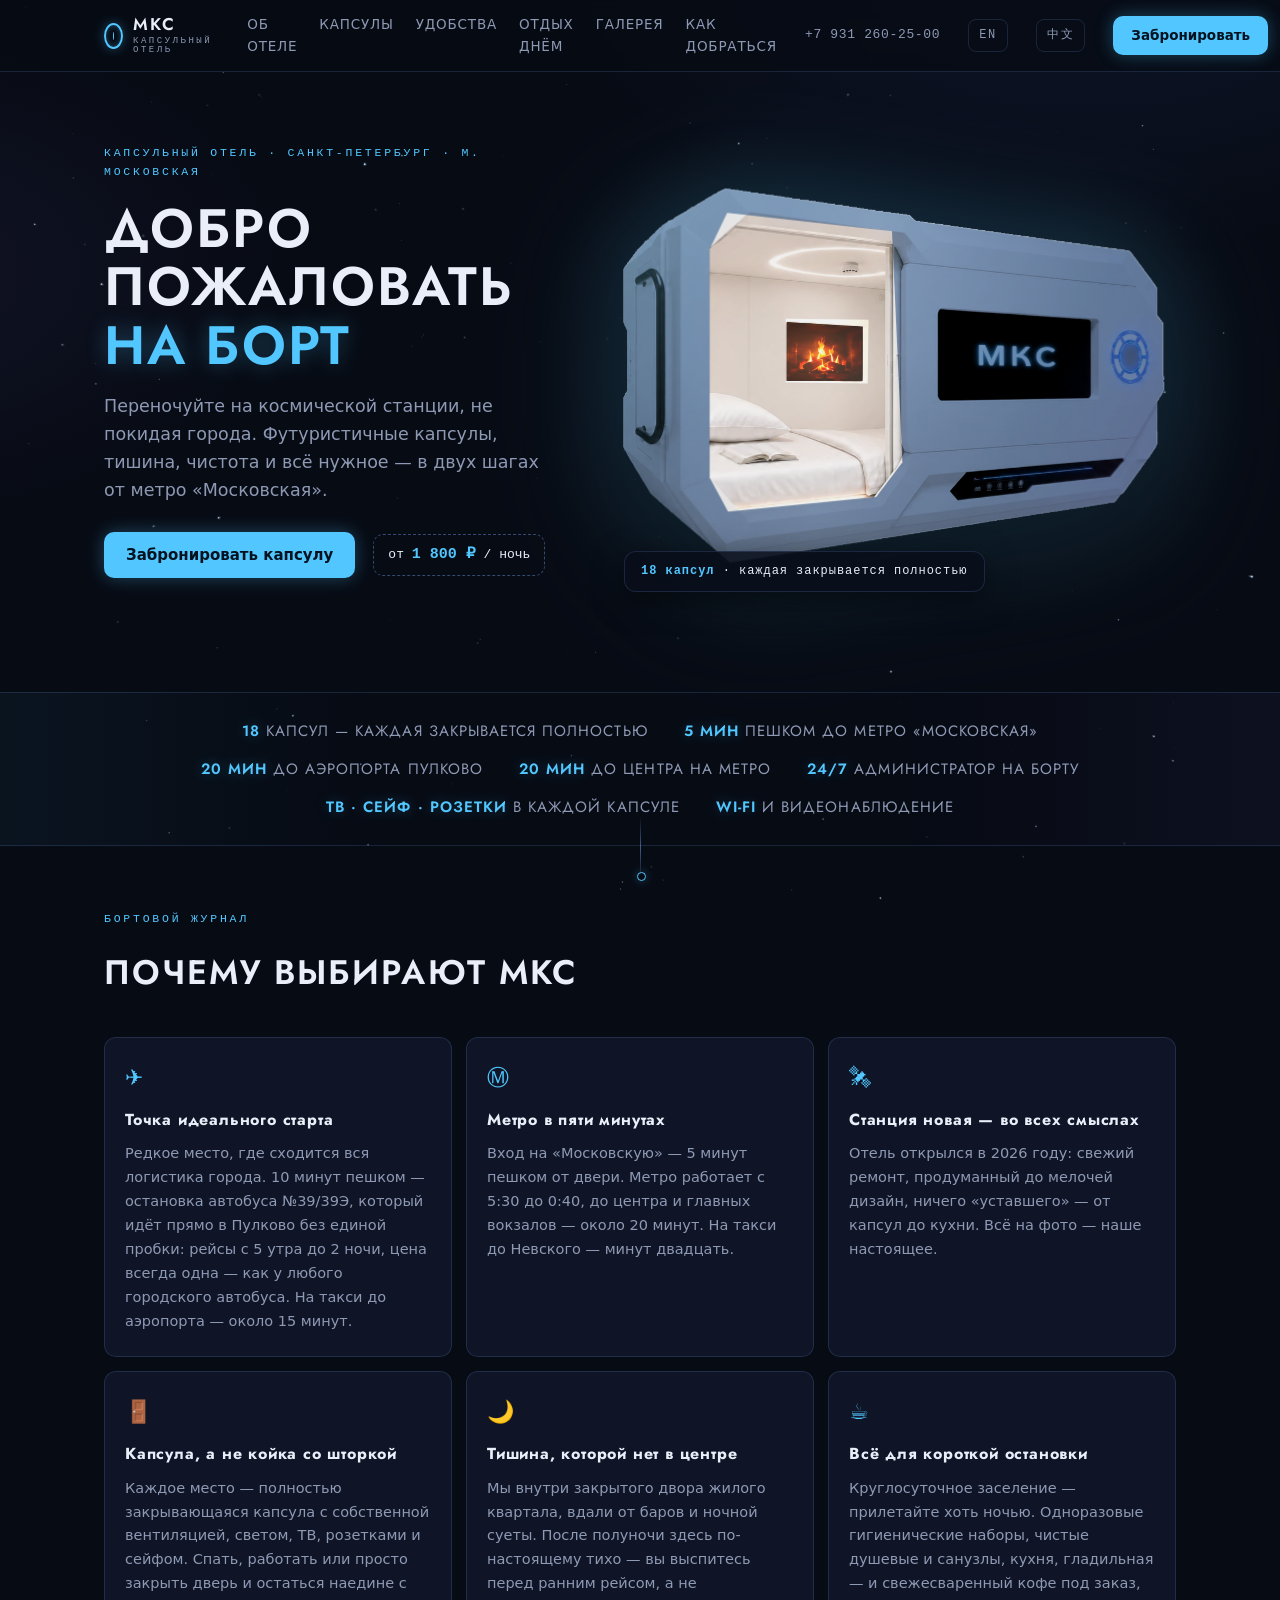
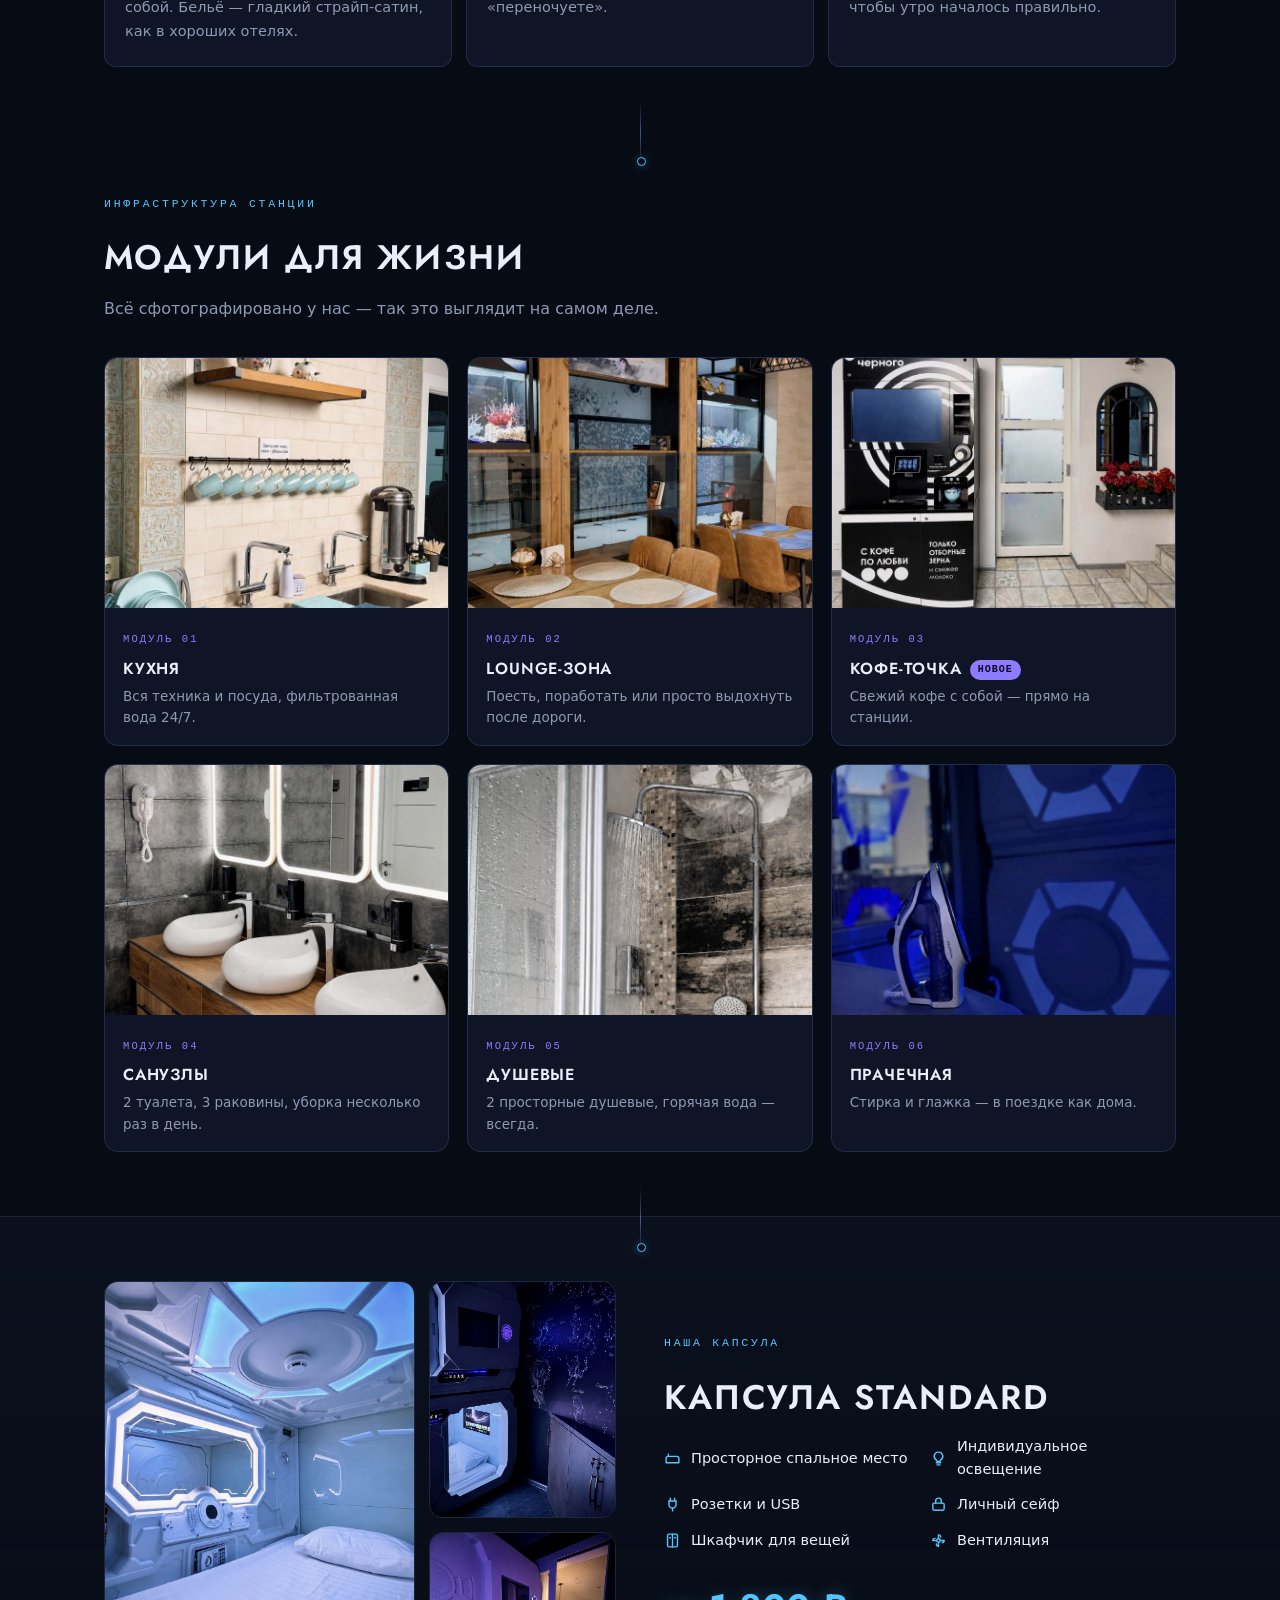
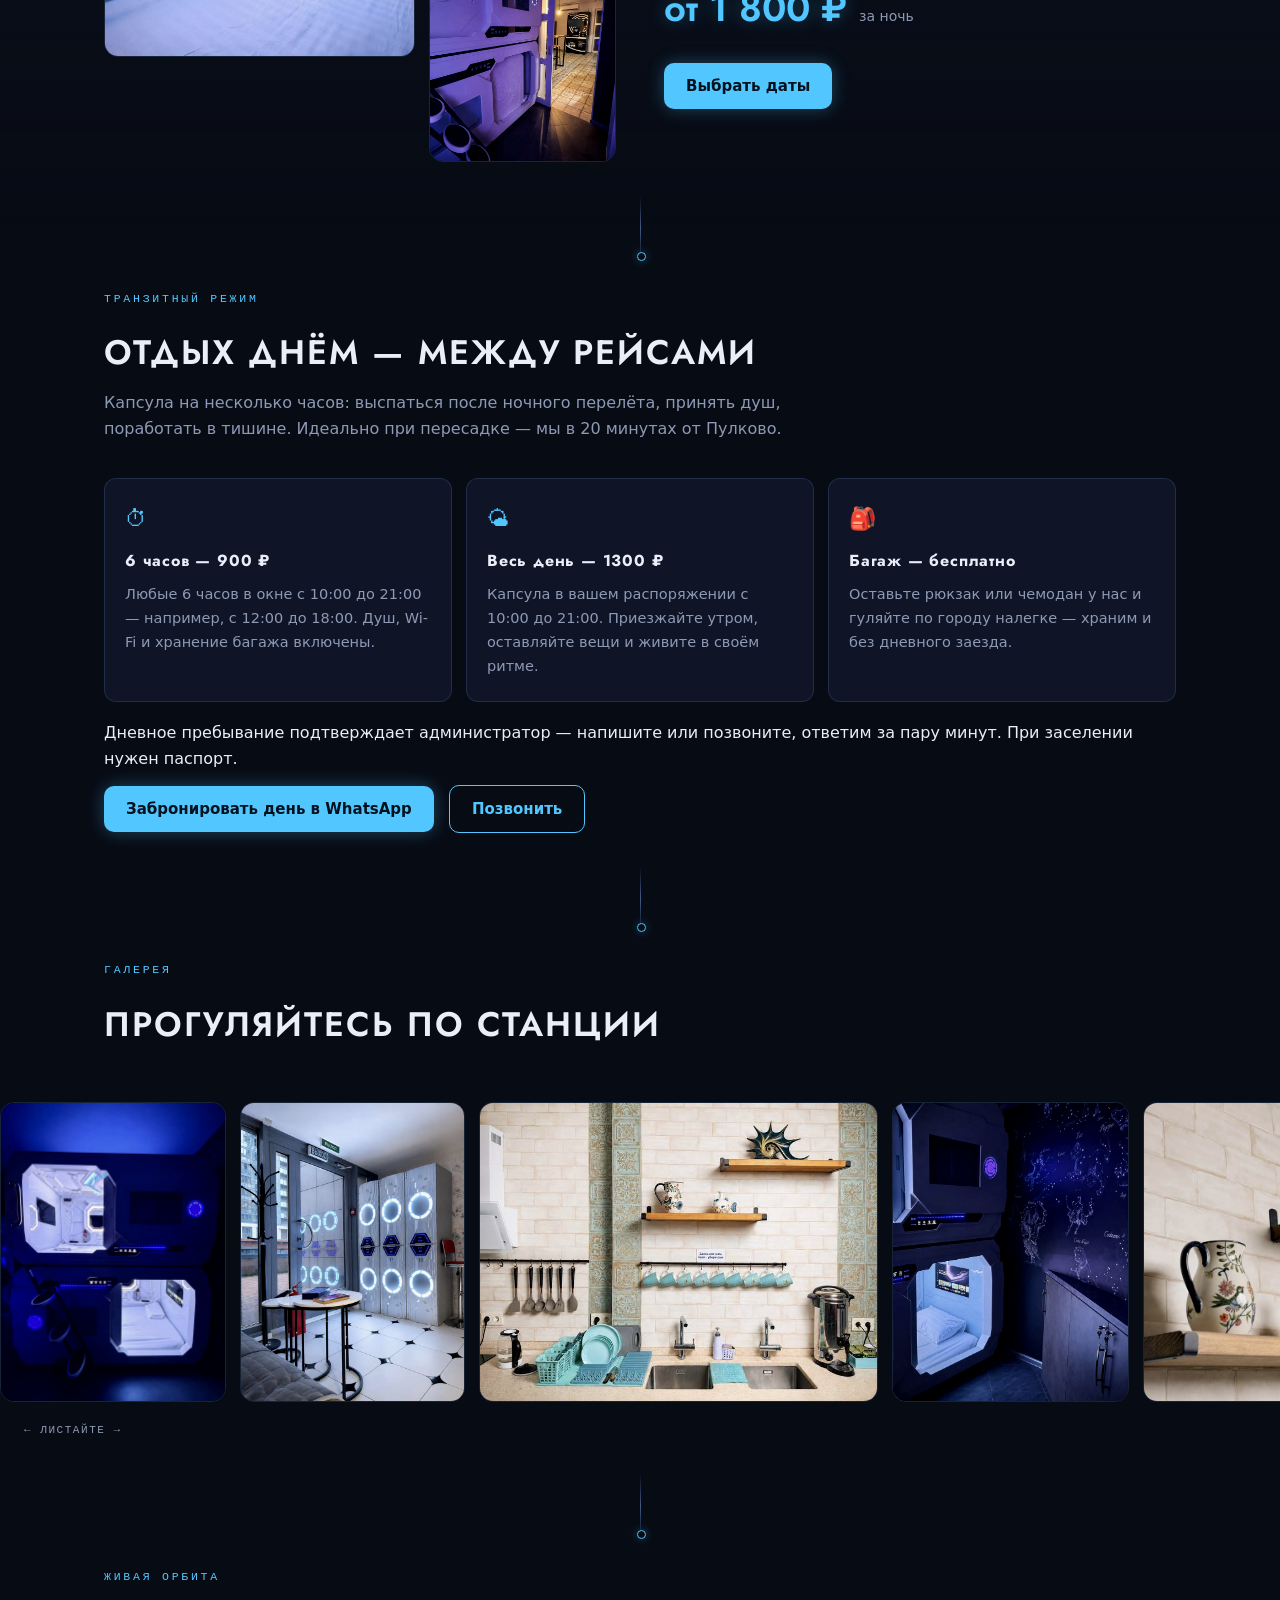
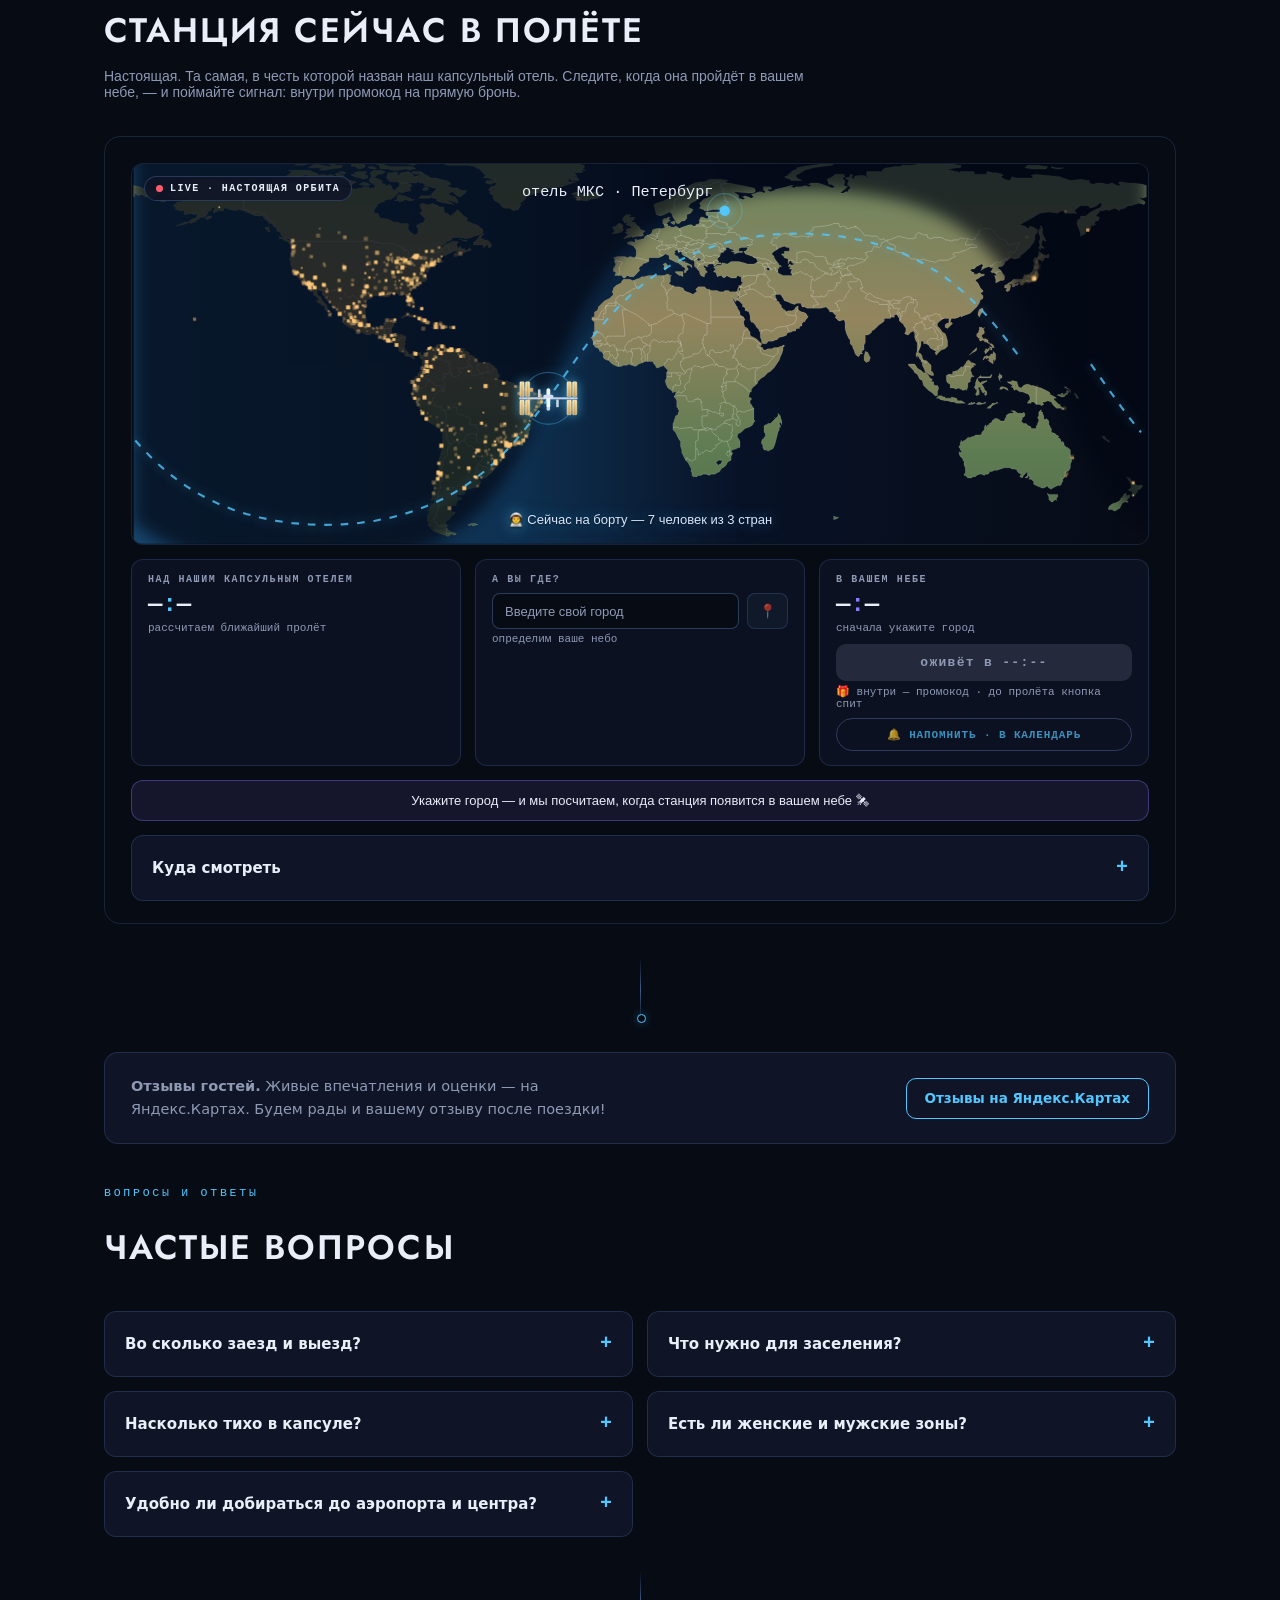
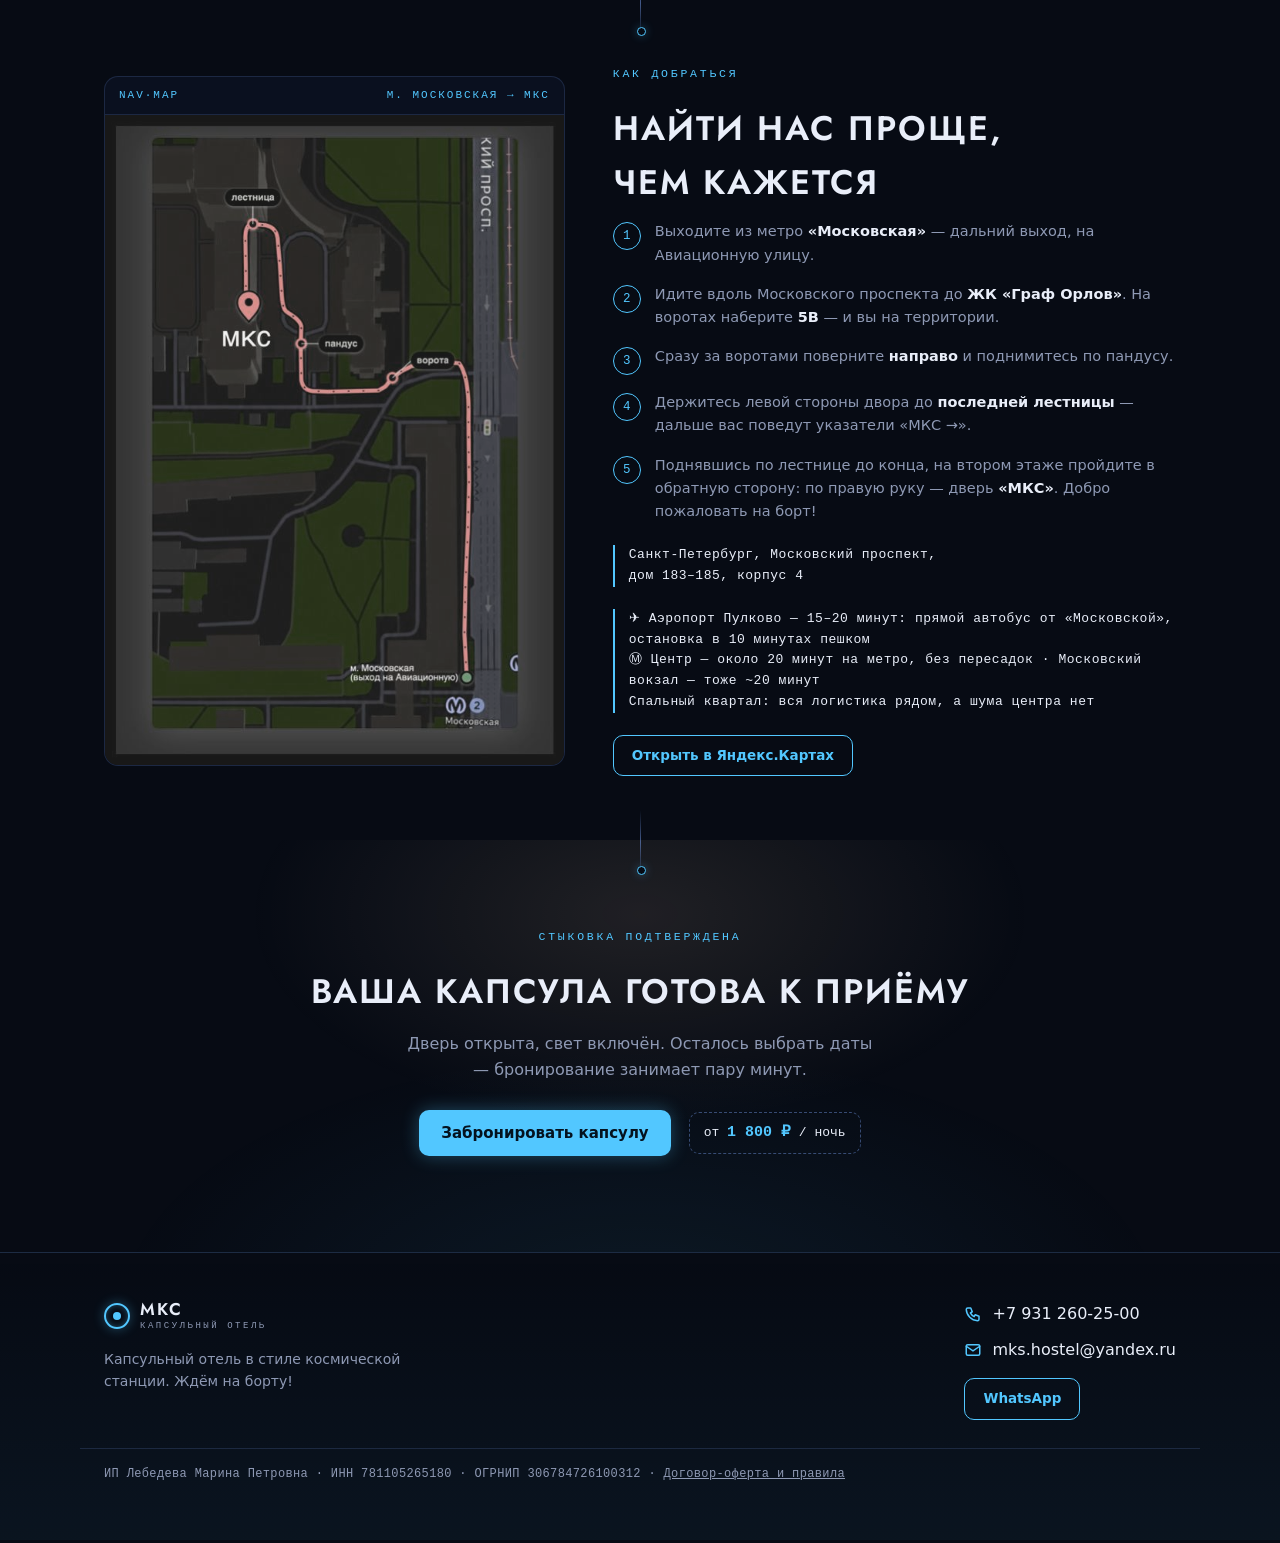
==== index.html @ ea03d128 "Живая орбита: честная ночная заливка терминатора вместо статичного градиента" ====
<!doctype html>
<html lang="ru">
<meta charset="utf-8">
<title>МКС — капсульный хостел в Санкт-Петербурге у метро Московская</title>
<link rel="alternate" hreflang="ru" href="https://mks-hostel.vercel.app/">
<link rel="alternate" hreflang="en" href="https://mks-hostel.vercel.app/en/">
<link rel="alternate" hreflang="zh" href="https://mks-hostel.vercel.app/zh/">
<link rel="canonical" href="https://mks-hostel.vercel.app/">
<meta property="og:locale" content="ru_RU">
<script type="application/ld+json">
{
 "@context": "https://schema.org",
 "@graph": [
  {
   "@type": "Hotel",
   "@id": "https://mks-hostel.vercel.app/#hotel",
   "name": "МКС — капсульный отель",
   "description": "Капсульный отель в стиле космической станции у метро «Московская» в Санкт-Петербурге. 18 капсул, каждая полностью закрывается. От 1800 ₽ за ночь.",
   "url": "https://mks-hostel.vercel.app/",
   "image": [
    "https://mks-hostel.vercel.app/photos/kapsula-vnutri.jpg",
    "https://mks-hostel.vercel.app/photos/kapsuly-siniy-neon.jpg",
    "https://mks-hostel.vercel.app/photos/kapsula-s-tv.jpg",
    "https://mks-hostel.vercel.app/photos/vhod-i-kapsuly.jpg",
    "https://mks-hostel.vercel.app/photos/kuhnya-2.jpg",
    "https://mks-hostel.vercel.app/photos/sanuzel.jpg"
   ],
   "telephone": "+7 931 260-25-00",
   "email": "mks.hostel@yandex.ru",
   "priceRange": "от 1800 ₽",
   "currenciesAccepted": "RUB",
   "checkinTime": "14:00",
   "checkoutTime": "12:00",
   "numberOfRooms": 18,
   "address": {
    "@type": "PostalAddress",
    "streetAddress": "Московский проспект, 183–185, корпус 4",
    "addressLocality": "Санкт-Петербург",
    "addressCountry": "RU"
   },
   "geo": {
    "@type": "GeoCoordinates",
    "latitude": 59.855407,
    "longitude": 30.318716
   },
   "amenityFeature": [
    {
     "@type": "LocationFeatureSpecification",
     "name": "Бесплатный Wi-Fi",
     "value": true
    },
    {
     "@type": "LocationFeatureSpecification",
     "name": "Круглосуточная стойка регистрации",
     "value": true
    },
    {
     "@type": "LocationFeatureSpecification",
     "name": "Видеонаблюдение",
     "value": true
    },
    {
     "@type": "LocationFeatureSpecification",
     "name": "Общая кухня",
     "value": true
    },
    {
     "@type": "LocationFeatureSpecification",
     "name": "Прачечная",
     "value": true
    },
    {
     "@type": "LocationFeatureSpecification",
     "name": "Индивидуальный сейф",
     "value": true
    },
    {
     "@type": "LocationFeatureSpecification",
     "name": "Телевизор в капсуле",
     "value": true
    },
    {
     "@type": "LocationFeatureSpecification",
     "name": "Розетки и USB",
     "value": true
    },
    {
     "@type": "LocationFeatureSpecification",
     "name": "Вентиляция в капсуле",
     "value": true
    },
    {
     "@type": "LocationFeatureSpecification",
     "name": "Кофе-автомат",
     "value": true
    }
   ],
   "sameAs": [
    "https://yandex.ru/maps/org/mks/128790218160/"
   ],
   "potentialAction": {
    "@type": "ReserveAction",
    "target": {
     "@type": "EntryPoint",
     "urlTemplate": "https://reservationsteps.ru/rooms/index/ea21fb37-1ed7-4f28-902e-545dd8283dc3"
    }
   }
  },
  {
   "@type": "FAQPage",
   "mainEntity": [
    {
     "@type": "Question",
     "name": "Во сколько заезд и выезд?",
     "acceptedAnswer": {
      "@type": "Answer",
      "text": "Заезд с 14:00, выезд до 12:00. Ранний заезд и поздний выезд — по договорённости."
     }
    },
    {
     "@type": "Question",
     "name": "Что нужно для заселения?",
     "acceptedAnswer": {
      "@type": "Answer",
      "text": "Паспорт РФ или загранпаспорт. Для детей до 14 лет — свидетельство о рождении. Заселение занимает пару минут — администратор на месте круглосуточно."
     }
    },
    {
     "@type": "Question",
     "name": "Насколько тихо в капсуле?",
     "acceptedAnswer": {
      "@type": "Answer",
      "text": "Капсула закрывается полностью, у каждой — своя вентиляция и свет. Общие зоны отделены от спальной."
     }
    },
    {
     "@type": "Question",
     "name": "Есть ли женские и мужские зоны?",
     "acceptedAnswer": {
      "@type": "Answer",
      "text": "Зоны общие, но есть условно женская комната — по возможности мы всегда селим туда женщин. Наличие мест в ней уточняйте по телефону."
     }
    },
    {
     "@type": "Question",
     "name": "Удобно ли добираться до аэропорта и центра?",
     "acceptedAnswer": {
      "@type": "Answer",
      "text": "До аэропорта Пулково — прямой автобус от метро «Московская», 15–20 минут в пути, остановка в 10 минутах пешком от отеля. До центра — около 20 минут на метро без пересадок, до Московского вокзала — тоже около 20 минут."
     }
    }
   ]
  }
 ]
}
</script>
<meta name="description" content="Капсульный хостел в стиле космической станции. Футуристичные капсулы, тишина и чистота в двух шагах от метро «Московская». От 1800 ₽ за ночь.">
<meta name="viewport" content="width=device-width, initial-scale=1">
<meta name="description" content="Капсульный отель «МКС» в Санкт-Петербурге: полностью закрывающиеся капсулы, тишина и чистота в 5 минутах от метро «Московская». От 1 800 ₽ за ночь.">
<meta property="og:title" content="Капсульный отель «МКС» — переночуйте на космической станции">
<meta property="og:description" content="Футуристичные капсулы в двух шагах от метро «Московская». От 1 800 ₽ за ночь.">
<meta property="og:type" content="website">
<meta property="og:url" content="https://mks-hostel.vercel.app/">
<meta property="og:image" content="https://mks-hostel.vercel.app/photos/kapsuly-siniy-neon.jpg">
<link rel="icon" type="image/png" sizes="32x32" href="/favicon-32.png">
<link rel="icon" type="image/png" sizes="48x48" href="/favicon-48.png">
<link rel="apple-touch-icon" href="/apple-touch-icon.png">
<link rel="preconnect" href="https://fonts.googleapis.com">
<link rel="preconnect" href="https://fonts.gstatic.com" crossorigin>
<link href="https://fonts.googleapis.com/css2?family=Jost:wght@400;500;600&display=swap" rel="stylesheet">
<style>
  :root{
    color-scheme: dark;
    --bg:#070B14;
    --panel:#0F1526;
    --panel-2:#131B30;
    --line:rgba(126,168,255,.16);
    --text:#E9EEF9;
    --muted:#8E99B4;
    --accent:#52C7FF;
    --accent-deep:#1E9BE0;
    --violet:#8F7BFF;
    --glow:rgba(82,199,255,.32);
    --disp:Futura,'Avenir Next',Jost,'Century Gothic','Segoe UI',sans-serif;
    --body:'Avenir Next',Avenir,'Segoe UI',system-ui,sans-serif;
    --door-shape:polygon(20.348% 8.947%, 49.542% 13.456%, 51.396% 71.944%, 46.762% 80.689%, 20.502% 84.379%, 17.259% 75.77%, 17.259% 18.102%);
    --fire-shape:polygon(30.697% 35.594%, 45.371% 35.867%, 45.217% 51.992%, 30.697% 51.719%);
    --door-cut:url("data:image/svg+xml,<svg xmlns='http://www.w3.org/2000/svg' viewBox='0 0 1030 723'><polygon points='209.6,64.7 510.3,97.3 529.4,520.2 481.7,583.4 211.2,610.1 177.8,547.8 177.8,130.9' fill='white'/></svg>");
    --mono:'SF Mono',Menlo,'Cascadia Code',Consolas,monospace;
  }
  *{box-sizing:border-box}
  html{scroll-behavior:smooth}
  @media (prefers-reduced-motion: reduce){ html{scroll-behavior:auto} }
  body{
    margin:0; background:var(--bg); color:var(--text);
    font-family:var(--body); font-size:16px; line-height:1.6;
    background-image:
      radial-gradient(900px 500px at 85% -5%, rgba(84,120,255,.10), transparent 60%),
      radial-gradient(700px 420px at -10% 30%, rgba(143,123,255,.08), transparent 60%);
    background-attachment:fixed;
  }
  #stars{position:fixed;inset:0;z-index:-1;display:block;width:100%;height:100%}
  .wrap{max-width:1120px;margin:0 auto;padding:0 24px}

  /* ── preview banner ── */
  .note{border-bottom:1px solid var(--line);background:linear-gradient(180deg,rgba(82,199,255,.07),transparent)}
  .note .wrap{padding:18px 24px}
  .note-tag{font-family:var(--mono);font-size:11px;letter-spacing:.22em;color:var(--accent);text-transform:uppercase}
  .note p{margin:6px 0 10px;color:var(--muted);font-size:14px;max-width:72ch}
  .chips{display:flex;flex-wrap:wrap;gap:8px}
  .chip{font-size:12.5px;padding:4px 12px;border:1px solid var(--line);border-radius:999px;color:var(--text);background:rgba(82,199,255,.06);white-space:nowrap}

  /* ── header ── */
  header{position:sticky;top:0;z-index:50;background:rgba(7,11,20,.82);backdrop-filter:blur(10px);border-bottom:1px solid var(--line)}
  .nav{display:flex;align-items:center;gap:28px;padding:14px 24px;max-width:1120px;margin:0 auto}
  .logo{display:flex;align-items:center;gap:10px;text-decoration:none;color:var(--text);font-family:var(--disp);font-weight:600;letter-spacing:.12em;font-size:17px}
  .logo-ring{width:26px;height:26px;border-radius:50%;border:2px solid var(--accent);box-shadow:0 0 12px var(--glow), inset 0 0 6px var(--glow);position:relative}
  .logo-ring::after{content:'';position:absolute;inset:7px;border-radius:50%;background:var(--accent)}
  .logo-txt{display:flex;flex-direction:column;line-height:1.05}
  .logo-txt small{font-family:var(--mono);font-size:9px;letter-spacing:.28em;color:var(--muted);text-transform:uppercase;font-weight:400;margin-top:3px}
  nav.menu{display:flex;gap:22px;margin-left:auto}
  nav.menu a{color:var(--muted);text-decoration:none;font-size:13.5px;letter-spacing:.06em;text-transform:uppercase}
  nav.menu a:hover{color:var(--text)}
  .lang-switch{font-family:var(--mono);font-size:12px;letter-spacing:.14em;color:var(--muted);text-decoration:none;border:1px solid var(--line);border-radius:8px;padding:6px 10px;transition:color .15s,border-color .15s;white-space:nowrap}
  .lang-switch:hover{color:var(--accent);border-color:var(--accent)}
  .nav-tel{color:var(--muted);text-decoration:none;font-family:var(--mono);font-size:13px;letter-spacing:.05em;white-space:nowrap}
  .nav-tel:hover{color:var(--accent)}
  .btn{display:inline-block;background:var(--accent);color:#04121F;font-weight:600;text-decoration:none;
    padding:11px 22px;border-radius:10px;box-shadow:0 0 18px var(--glow);transition:transform .15s, box-shadow .15s;font-size:15px}
  .btn:hover{transform:translateY(-1px);box-shadow:0 0 28px var(--glow)}
  .btn:focus-visible, a:focus-visible, summary:focus-visible{outline:2px solid var(--accent);outline-offset:3px}
  .btn.small{padding:9px 18px;font-size:13.5px}
  .btn.ghost{background:transparent;color:var(--accent);border:1px solid var(--accent);box-shadow:none}

  /* декор героя не должен растягивать страницу вбок */
  html,body{overflow-x:clip}
  /* мобильная шапка: умещается вплоть до iPhone SE */
  @media (max-width:700px){
    .nav{gap:10px;padding:10px 12px}
    .logo{font-size:15px;gap:8px}
    .logo-ring{width:22px;height:22px}
    .lang-switch{font-size:10.5px;padding:5px 7px;letter-spacing:.08em}
    .btn.small{padding:8px 11px;font-size:12px}
  }
  @media (max-width:520px){
    .logo-txt small{display:none}
  }

  /* ── hero ── */
  .hero{padding:72px 0 84px}
  .hero .wrap{display:grid;grid-template-columns:.9fr 1.1fr;gap:48px;align-items:center}
  .eyebrow{font-family:var(--mono);font-size:11.5px;letter-spacing:.24em;text-transform:uppercase;color:var(--accent);margin-bottom:18px}
  h1{font-family:var(--disp);font-weight:600;font-size:clamp(34px,4.6vw,54px);line-height:1.08;margin:0 0 18px;letter-spacing:.04em;text-wrap:balance;text-transform:uppercase}
  h1 .neon{color:var(--accent);text-shadow:0 0 22px var(--glow)}
  .hero p.lead{color:var(--muted);font-size:17.5px;max-width:46ch;margin:0 0 28px}
  .cta-row{display:flex;align-items:center;gap:18px;flex-wrap:wrap;margin-bottom:30px}
  .price-chip{font-family:var(--mono);font-size:13px;color:var(--text);border:1px dashed rgba(126,168,255,.4);padding:8px 14px;border-radius:10px}
  .price-chip b{color:var(--accent);font-size:15px}
  .facts{display:flex;gap:26px;flex-wrap:wrap}
  .fact{display:flex;gap:9px;align-items:center;color:var(--muted);font-size:13.5px}
  .fact svg{flex:none}
  .hero-scene{position:relative;isolation:isolate}
  .hero-scene .float{position:absolute;left:2%;bottom:-18px;z-index:70;background:rgba(9,14,26,.84);border:1px solid var(--line);border-radius:12px;padding:10px 16px;font-family:var(--mono);font-size:12px;letter-spacing:.08em;color:var(--text);box-shadow:0 8px 30px rgba(0,0,0,.5);opacity:0;animation:copyIn .8s ease-out 5.6s forwards}
  .hero-scene .float b{color:var(--accent)}
  .replay{position:absolute;z-index:71;right:2%;bottom:-14px;display:inline-flex;gap:7px;align-items:center;padding:7px 13px;font-family:var(--body);font-size:12.5px;color:rgba(226,244,255,.75);border:1px solid rgba(128,208,255,.22);border-radius:999px;background:rgba(4,13,27,.6);cursor:pointer;opacity:0;animation:copyIn .8s ease-out 5.6s forwards;transition:border-color .18s,color .18s}
  .replay:hover{color:#fff;border-color:rgba(128,208,255,.5)}

  /* ═══ сценка «Прибытие капсулы» (кадры из ChatGPT) ═══ */
  .hero-copy{opacity:0;transform:translateY(14px);animation:copyIn .8s ease-out .2s forwards}
  @keyframes copyIn{to{opacity:1;transform:none}}

  .energy-cloud{position:absolute;z-index:2;left:5%;top:4%;width:90%;height:92%;opacity:0;pointer-events:none;transform:scale(.16);transform-origin:50% 50%;filter:blur(28px)}
  .energy-cloud::before,.energy-cloud::after,.energy-cloud__core{position:absolute;content:"";border-radius:50%}
  .energy-cloud::before{inset:7% 2% 5% 2%;background:radial-gradient(ellipse at center,rgba(142,225,255,.36) 0%,rgba(72,170,255,.17) 32%,rgba(33,94,172,.05) 56%,transparent 72%)}
  .energy-cloud::after{inset:25% 22%;border:1px solid rgba(184,237,255,.34);box-shadow:0 0 30px rgba(95,201,255,.35),inset 0 0 28px rgba(95,201,255,.16)}
  .energy-cloud__core{inset:34% 31%;background:radial-gradient(circle,rgba(224,250,255,.74),rgba(92,199,255,.22) 44%,transparent 72%)}
  .energy-cloud__ring{position:absolute;border:1px solid rgba(121,215,255,.28);border-radius:50%}
  .energy-cloud__ring--one{inset:20% 14%;transform:rotate(-12deg)}
  .energy-cloud__ring--two{inset:30% 25%;transform:rotate(19deg)}
  .is-playing .energy-cloud{animation:gather-glow 1s cubic-bezier(.2,.74,.25,1) 1.8s both}

  .capsule-anchor{position:relative;z-index:3;width:100%;aspect-ratio:1030/723;perspective:1500px;pointer-events:none}
  .capsule-entry,.capsule-float,.capsule-art{position:absolute;inset:0}
  .capsule-entry{opacity:0;transform:translate3d(5%,1.8%,0) rotateY(-9deg) rotateX(2deg) scale(.91);transform-origin:60% 50%;filter:blur(12px) brightness(1.16);will-change:transform,opacity,filter}
  .is-playing .capsule-entry{animation:capsule-arrival 1s cubic-bezier(.16,.76,.24,1) 2.8s both}
  .capsule-float{transform:translate3d(0,0,0);transform-origin:60% 50%;will-change:transform}
  .is-playing .capsule-float{animation:capsule-float 6s ease-in-out 5.8s infinite alternate}
  .capsule-art{filter:brightness(.93) contrast(1.04) drop-shadow(0 26px 42px rgba(0,0,0,.55)) drop-shadow(0 0 46px rgba(82,199,255,.3))}
  .capsule-art img{position:absolute;inset:0;display:block;width:100%;height:100%;object-fit:contain;user-select:none}
  .capsule-open{z-index:10}

  .interior-dim,.interior-light,.fireplace-live,.door-layer,.fixed-housing,.sweep-mask{position:absolute;inset:0}
  .interior-dim{z-index:20;opacity:.83;clip-path:var(--door-shape);background:rgba(0,5,13,.75);mix-blend-mode:multiply;will-change:opacity}
  .is-playing .interior-dim{animation:interior-wakes 1s ease-out 4.8s forwards}
  .interior-light{z-index:21;opacity:0;clip-path:var(--door-shape);background:radial-gradient(ellipse at 50% 49%,rgba(246,229,225,.3) 0%,rgba(255,216,206,.2) 42%,rgba(255,216,206,.05) 66%,transparent 78%);mix-blend-mode:screen;will-change:opacity}
  .is-playing .interior-light{animation:interior-light-on 1s ease-out 4.8s forwards}

  .fireplace-live{z-index:25;opacity:0;clip-path:var(--fire-shape);will-change:opacity}
  .fireplace-live__image{animation:fire-flicker .18s steps(2,end) 5.05s infinite alternate;filter:brightness(1.28) saturate(1.25) contrast(1.06)}
  .fireplace-live__glow{position:absolute;inset:32.451% 52.157% 43.362% 22.047%;border-radius:50%;background:radial-gradient(ellipse,rgba(255,116,61,.3),rgba(255,73,28,.08) 46%,transparent 72%);mix-blend-mode:screen;animation:fire-glow .54s ease-in-out 5.05s infinite alternate}
  .is-playing .fireplace-live{animation:fire-starts .4s ease-out 4.95s forwards}

  .door-cool{position:absolute;inset:0;background:linear-gradient(102deg,rgb(52,86,140) 0%,rgb(104,140,186) 42%,rgb(44,78,132) 100%);mix-blend-mode:multiply;opacity:.74}
  .door-layer{z-index:40;opacity:1;clip-path:var(--door-shape);transform:translate3d(0,0,0);filter:drop-shadow(-11px 2px 10px rgba(0,2,8,.46));will-change:transform,opacity,filter}
  .is-playing .door-layer{animation:door-opens 1s cubic-bezier(.62,.01,.22,1) 4.8s forwards}
  .fixed-housing{z-index:50;clip-path:polygon(50.623% 7.17%, 92.175% 13.729%, 99.743% 22.749%, 99.743% 77.956%, 92.638% 88.479%, 44.445% 97.634%, 44.445% 86.155%, 50.623% 71.67%)}

  /* ── подгонка капсулы под палитру сайта ── */
  .capsule-cool,.capsule-rim,.interior-warm{position:absolute;inset:0;pointer-events:none}
  .capsule-cool{z-index:55;opacity:.74;
    -webkit-mask-image:url("[data-uri]"),var(--door-cut);-webkit-mask-size:contain,100% 100%;-webkit-mask-position:center;-webkit-mask-repeat:no-repeat;-webkit-mask-composite:destination-out;
    mask-image:url("[data-uri]"),var(--door-cut);mask-size:contain,100% 100%;mask-position:center;mask-repeat:no-repeat;mask-composite:subtract;
    background:
      linear-gradient(178deg,rgba(255,255,255,0) 45%,rgba(28,48,84,.4) 100%),
      linear-gradient(102deg,rgb(52,86,140) 0%,rgb(104,140,186) 42%,rgb(44,78,132) 100%);
    mix-blend-mode:multiply}
  .capsule-rim{z-index:56;opacity:.5;
    -webkit-mask-image:url("[data-uri]"),var(--door-cut);-webkit-mask-size:contain,100% 100%;-webkit-mask-position:center;-webkit-mask-repeat:no-repeat;-webkit-mask-composite:destination-out;
    mask-image:url("[data-uri]"),var(--door-cut);mask-size:contain,100% 100%;mask-position:center;mask-repeat:no-repeat;mask-composite:subtract;
    background:
      linear-gradient(118deg,rgba(140,225,255,.72) 0%,rgba(120,215,255,.2) 24%,transparent 46%),
      linear-gradient(300deg,rgba(143,123,255,.34) 0%,transparent 30%);
    mix-blend-mode:screen}
  /* тёплый свет из проёма возвращается поверх холодного тона */
  .interior-warm{z-index:57;opacity:0;clip-path:var(--door-shape);
    background:radial-gradient(ellipse at 48% 52%,rgba(255,233,206,.5) 0%,rgba(255,206,170,.28) 45%,transparent 74%);
    mix-blend-mode:screen}
  .is-playing .interior-warm{animation:interior-warm-on 1.2s ease-out 4.9s forwards,warm-breath 6s ease-in-out 6.6s infinite alternate}
  @keyframes interior-warm-on{to{opacity:.55}}
  @keyframes warm-breath{from{opacity:.55}to{opacity:.38}}

  /* неоновая вывеска на экране капсулы: лежит в его плоскости */
  .is-playing

  .sweep-mask{z-index:60;overflow:hidden;pointer-events:none;-webkit-mask:url("[data-uri]") center / contain no-repeat;mask:url("[data-uri]") center / contain no-repeat}
  .sweep-beam{position:absolute;top:-45%;left:0;width:28%;height:190%;opacity:0;background:linear-gradient(90deg,transparent 0%,rgba(83,183,255,.08) 18%,rgba(151,229,255,.52) 42%,rgba(227,252,255,.98) 50%,rgba(86,181,255,.32) 61%,transparent 100%);mix-blend-mode:screen;transform:translateX(-150%) skewX(-10deg);will-change:transform,opacity}
  .is-playing .sweep-beam{animation:body-sweep 1s cubic-bezier(.4,0,.24,1) 3.8s both}

  @keyframes gather-glow{0%{opacity:0;transform:scale(.16);filter:blur(38px)}58%{opacity:.9;transform:scale(.66);filter:blur(20px)}100%{opacity:0;transform:scale(1.12);filter:blur(16px)}}
  @keyframes capsule-arrival{0%{opacity:0;transform:translate3d(5%,1.8%,0) rotateY(-9deg) rotateX(2deg) scale(.91);filter:blur(12px) brightness(1.16)}38%{opacity:.72}100%{opacity:1;transform:translate3d(0,0,0) rotateY(1deg) rotateX(0deg) scale(1);filter:blur(0) brightness(1)}}
  @keyframes body-sweep{0%{opacity:0;transform:translateX(-150%) skewX(-10deg)}12%,78%{opacity:1}100%{opacity:0;transform:translateX(430%) skewX(-10deg)}}
  @keyframes door-opens{0%{opacity:1;transform:translate3d(0,0,0);filter:drop-shadow(-11px 2px 10px rgba(0,2,8,.46))}72%{opacity:1}100%{opacity:0;transform:translate3d(23%,0,0);filter:drop-shadow(-18px 2px 16px rgba(0,2,8,.18))}}
  @keyframes interior-wakes{0%{opacity:.83}38%{opacity:.55}100%{opacity:0}}
  @keyframes interior-light-on{0%{opacity:0}55%{opacity:.55}100%{opacity:.32}}
  @keyframes fire-starts{to{opacity:1}}
  @keyframes fire-flicker{0%{opacity:.58;filter:brightness(1.13) saturate(1.18) contrast(1.03)}48%{opacity:.88;filter:brightness(1.31) saturate(1.32) contrast(1.07)}100%{opacity:.68;filter:brightness(1.21) saturate(1.24) contrast(1.04)}}
  @keyframes fire-glow{from{opacity:.42;transform:scale(.96)}to{opacity:.76;transform:scale(1.05)}}
  @keyframes capsule-float{0%{transform:translate3d(0,0,0) rotateZ(0deg)}45%{transform:translate3d(-2px,-5px,0) rotateZ(-.08deg)}100%{transform:translate3d(2px,4px,0) rotateZ(.08deg)}}

  @media (prefers-reduced-motion: reduce){
    .hero-copy,.hero-scene .float,.replay{animation:none;opacity:1;transform:none}
    .energy-cloud{opacity:0}
    .capsule-entry{opacity:1;transform:none;filter:none}
    .door-layer,.interior-dim,.sweep-mask{display:none}
    .interior-light{opacity:.2}
    .fireplace-live{opacity:1}
    .interior-warm{opacity:.55}
    .fireplace-live__image,.fireplace-live__glow,.capsule-float,
    .is-playing .energy-cloud,.is-playing .capsule-entry,.is-playing .capsule-float{animation:none}
  }

  /* ── sections ── */
  section{padding:64px 0}
  .dock{position:relative}
  .dock::before{content:'';position:absolute;left:50%;top:-30px;height:64px;width:1px;background:linear-gradient(180deg,transparent,rgba(126,168,255,.5),transparent);pointer-events:none}
  .dock::after{content:'';position:absolute;left:calc(50% - 3.5px);top:26px;width:7px;height:7px;border-radius:50%;border:1px solid var(--accent);background:var(--bg);box-shadow:0 0 10px var(--glow);pointer-events:none}
  h2{font-family:var(--disp);font-weight:600;font-size:clamp(24px,3vw,34px);letter-spacing:.06em;text-transform:uppercase;margin:0 0 10px;text-wrap:balance}
  .sec-head{max-width:70ch;margin-bottom:36px}
  .sec-head p{color:var(--muted);margin:0}

  /* факт-лента под hero */
  .factline{padding:26px 0;border-top:1px solid var(--line);border-bottom:1px solid var(--line);background:linear-gradient(90deg,rgba(82,199,255,.05),transparent 30%,transparent 70%,rgba(143,123,255,.05))}
  .fl-row{display:flex;flex-wrap:wrap;gap:14px 36px;justify-content:center;align-items:baseline}
  .fl-item{font-family:var(--disp);font-size:15px;letter-spacing:.07em;text-transform:uppercase;color:var(--muted);white-space:nowrap}
  @media (max-width: 560px){ .fl-item{white-space:normal;text-align:center} }
  .fl-item b{color:var(--accent);font-weight:600;text-shadow:0 0 14px var(--glow)}

  /* why us */
  .grid4{display:grid;grid-template-columns:repeat(4,1fr);gap:16px}
  .card{background:var(--panel);border:1px solid var(--line);border-radius:14px;padding:24px 22px}
  .card svg{color:var(--accent);margin-bottom:14px}
  .card h3{font-family:var(--disp);font-size:15.5px;letter-spacing:.08em;text-transform:uppercase;margin:0 0 8px;font-weight:600}
  .card p{color:var(--muted);font-size:14px;margin:0;line-height:1.55}

  /* modules */
  .grid3{display:grid;grid-template-columns:repeat(3,1fr);gap:18px}
  .mod{background:var(--panel);border:1px solid var(--line);border-radius:14px;overflow:hidden;transition:transform .18s, box-shadow .18s}
  .mod:hover{transform:translateY(-3px);box-shadow:0 14px 40px rgba(0,0,0,.5), 0 0 24px rgba(82,199,255,.10)}
  .mod img{cursor:zoom-in;width:100%;height:250px;object-fit:cover;display:block}
  .mod img,.strip img,.cap-photos img{filter:saturate(.85) contrast(1.06) brightness(.97)}
  .mod .pad{padding:16px 18px}
  .mod .tag{font-family:var(--mono);font-size:10.5px;letter-spacing:.2em;color:var(--violet);text-transform:uppercase}
  .mod h3{font-family:var(--disp);font-size:16px;margin:6px 0 4px;letter-spacing:.05em;font-weight:600;text-transform:uppercase}
  .mod p{margin:0;color:var(--muted);font-size:13.5px}
  .mod .new{display:inline-block;margin-left:8px;background:var(--violet);color:#0B0620;font-family:var(--mono);font-size:10px;padding:2px 8px;border-radius:999px;letter-spacing:.1em;vertical-align:2px}

  /* capsule */
  .capsule{background:linear-gradient(180deg,rgba(15,21,38,.6),rgba(15,21,38,0));border-top:1px solid var(--line)}
  .capsule .wrap{display:grid;grid-template-columns:1fr 1fr;gap:48px;align-items:center}
  .cap-photos{display:grid;grid-template-columns:2fr 1.2fr;gap:14px;align-items:start}
  .cap-photos img{width:100%;border-radius:14px;border:1px solid var(--line);display:block}
  .cap-photos img.tall{grid-row:span 2}
  .features{list-style:none;padding:0;margin:0 0 26px;display:grid;grid-template-columns:1fr 1fr;gap:12px 20px}
  .features li{display:flex;gap:10px;align-items:center;color:var(--text);font-size:14.5px}
  .features svg{color:var(--accent);flex:none}
  .price-line{display:flex;align-items:baseline;gap:12px;margin-bottom:24px}
  .price-line .num{font-family:var(--disp);font-size:38px;font-weight:600;color:var(--accent);text-shadow:0 0 18px var(--glow)}
  .price-line .per{color:var(--muted);font-size:14px}

  /* gallery */
  .strip{display:flex;gap:14px;overflow-x:auto;padding:14px 24px 20px;scroll-snap-type:x mandatory;cursor:grab}
  .strip.dragging{cursor:grabbing;scroll-snap-type:none}
  .strip::-webkit-scrollbar{height:8px}
  .strip::-webkit-scrollbar-thumb{background:rgba(126,168,255,.25);border-radius:4px}
  .strip img{height:300px;border-radius:14px;border:1px solid var(--line);scroll-snap-align:start;flex:none;position:relative;transition:transform .25s ease;user-select:none;-webkit-user-drag:none}
  .strip img:hover{transform:scale(1.05);z-index:2}
  .strip img{cursor:zoom-in}
  .lightbox{position:fixed;inset:0;z-index:200;background:rgba(4,7,14,.94);display:flex;align-items:center;justify-content:center;padding:4vmin;opacity:0;pointer-events:none;transition:opacity .25s}
  .lightbox.open{opacity:1;pointer-events:auto}
  .lightbox img{width:min(96vw,1600px);height:92vh;object-fit:contain;border-radius:12px;border:1px solid var(--line);box-shadow:0 30px 80px rgba(0,0,0,.7);cursor:zoom-out}
  .lightbox-nav{position:absolute;top:50%;transform:translateY(-50%);width:54px;height:54px;border-radius:50%;border:1px solid rgba(128,208,255,.35);background:rgba(9,14,26,.72);color:var(--text);font-size:22px;cursor:pointer;line-height:1;display:flex;align-items:center;justify-content:center;transition:border-color .15s,color .15s}
.lightbox-nav:hover{border-color:var(--accent);color:var(--accent)}
.lightbox-nav.prev{left:16px}
.lightbox-nav.next{right:16px}
.lightbox-count{position:absolute;bottom:16px;left:50%;transform:translateX(-50%);font-family:var(--mono);font-size:12px;letter-spacing:.12em;color:var(--muted);background:rgba(9,14,26,.72);border:1px solid var(--line);border-radius:999px;padding:5px 14px}
@media (max-width:600px){.lightbox-nav{width:44px;height:44px}.lightbox-nav.prev{left:8px}.lightbox-nav.next{right:8px}}
.lightbox-close{position:absolute;top:18px;right:22px;width:44px;height:44px;border-radius:50%;border:1px solid rgba(128,208,255,.35);background:rgba(9,14,26,.7);color:var(--text);font-size:20px;cursor:pointer;line-height:1}
  .lightbox-close:hover{border-color:var(--accent);color:var(--accent)}
  .strip.dragging img{transform:none}
  .strip-hint{font-family:var(--mono);font-size:11px;color:var(--muted);letter-spacing:.14em;text-transform:uppercase;padding:0 24px}

  /* whyus */
  .why-grid{display:grid;grid-template-columns:repeat(3,1fr);gap:14px}
  .why-card{background:var(--panel);border:1px solid var(--line);border-radius:12px;padding:22px 20px}
  .why-card .ic{font-size:22px;margin-bottom:12px;color:var(--accent)}
  .why-card h3{font-family:var(--disp);font-size:16px;letter-spacing:.05em;margin:0 0 10px;color:var(--text)}
  .why-card p{margin:0;color:var(--muted);font-size:14.5px;line-height:1.65}
  @media(max-width:900px){.why-grid{grid-template-columns:1fr 1fr}}
  @media(max-width:620px){.why-grid{grid-template-columns:1fr}}
  /* faq */
  .faq-grid{display:grid;grid-template-columns:1fr 1fr;gap:14px}
  details{background:var(--panel);border:1px solid var(--line);border-radius:12px;padding:0 20px}
  summary{cursor:pointer;padding:16px 0;font-weight:600;font-size:15px;list-style:none;display:flex;justify-content:space-between;align-items:center;gap:12px}
  summary::after{content:'+';color:var(--accent);font-size:20px;font-family:var(--mono)}
  summary::-webkit-details-marker{display:none}
  details[open] summary::after{content:'–'}
  details p{margin:0;padding:0 0 18px;color:var(--muted);font-size:14px}
  .reviews-row{display:flex;align-items:center;gap:18px;flex-wrap:wrap;background:var(--panel);border:1px solid var(--line);border-radius:14px;padding:22px 26px;margin-bottom:40px}
  .reviews-row p{margin:0;color:var(--muted);font-size:14.5px;max-width:52ch}
  .reviews-row .spacer{margin-left:auto}

  /* map / directions */
  .route .wrap{display:grid;grid-template-columns:.9fr 1.1fr;gap:48px;align-items:center}
  .nav-screen{border:1px solid var(--line);border-radius:14px;overflow:hidden;background:#0A101F}
  .nav-screen-top{display:flex;justify-content:space-between;gap:12px;font-family:var(--mono);font-size:11px;letter-spacing:.18em;text-transform:uppercase;color:var(--accent);padding:10px 14px;border-bottom:1px solid var(--line)}
  .route img{width:100%;display:block;filter:invert(.93) hue-rotate(185deg) saturate(.7) brightness(1.05) contrast(.95)}
  .steps{list-style:none;margin:0;padding:0;display:grid;gap:16px}
  .steps li{display:flex;gap:14px;align-items:flex-start}
  .steps .n{font-family:var(--mono);flex:none;width:28px;height:28px;border-radius:50%;border:1px solid var(--accent);color:var(--accent);display:flex;align-items:center;justify-content:center;font-size:12.5px;margin-top:2px}
  .steps p{margin:0;color:var(--muted);font-size:14.5px}
  .steps b{color:var(--text)}
  .addr{font-family:var(--mono);font-size:13px;color:var(--text);letter-spacing:.04em;border-left:2px solid var(--accent);padding-left:14px;margin:22px 0}

  /* финальный призыв */
  .cta-final{padding:88px 0 96px;text-align:center;background:radial-gradient(560px 300px at 50% 18%,rgba(255,216,180,.10),transparent 70%),radial-gradient(760px 380px at 50% 115%,rgba(82,199,255,.08),transparent 70%)}
  .cta-final h2{margin-bottom:12px}
  .cta-final p{color:var(--muted);max-width:46ch;margin:0 auto 28px}
  .cta-final .cta-row{justify-content:center;margin-bottom:0}

  /* footer */
  footer{border-top:1px solid var(--line);padding:48px 0 56px;background:linear-gradient(180deg,transparent,rgba(82,199,255,.05))}
  .foot{display:flex;flex-wrap:wrap;gap:28px;align-items:flex-start;justify-content:space-between}
  .contact-list{display:grid;gap:10px}
  .contact-list a{color:var(--text);text-decoration:none;font-size:16px;display:flex;gap:10px;align-items:center}
  .contact-list a:hover{color:var(--accent)}
  .contact-list svg{color:var(--accent)}
  .msgr{display:flex;gap:10px;margin-top:6px}
  .foot-note{font-family:var(--mono);font-size:11px;color:var(--muted);letter-spacing:.1em;margin-top:26px}

  @media (max-width: 1050px){
    .nav-tel{display:none}
  }
  @media (max-width: 900px){
    .hero .wrap,.capsule .wrap,.route .wrap{grid-template-columns:1fr;gap:36px}
    .grid4{grid-template-columns:1fr 1fr}
    .grid3{grid-template-columns:1fr 1fr}
    .faq-grid{grid-template-columns:1fr}
    nav.menu{display:none}
    .nav .btn{margin-left:auto}
    .hero{padding:44px 0 56px}
    .hero-photo .float{left:12px}
  }
  @media (max-width: 1050px){
    /* на узком экране подпись и кнопка встают в поток, а не поверх друг друга */
    .hero-scene{display:flex;flex-direction:column;align-items:flex-start}
    .hero-scene .capsule-anchor{order:1}
    .hero-scene .float{position:static;order:2;margin:16px 0 0;left:auto;bottom:auto}
    .replay{position:static;order:3;margin:10px 0 0;right:auto;bottom:auto}
  }
  @media (max-width: 560px){
    .grid4,.grid3,.features{grid-template-columns:1fr}
    .strip img{height:220px}
  }
</style>

<canvas id="stars" aria-hidden="true"></canvas>

<header>
  <div class="nav">
    <a class="logo" href="#top"><span class="logo-ring"></span><span class="logo-txt">МКС<small>капсульный отель</small></span></a>
    <nav class="menu">
      <a href="#why">Об отеле</a>
      <a href="#capsule">Капсулы</a>
      <a href="#modules">Удобства</a>
      <a href="#dayuse">Отдых днём</a>
      <a href="#gallery">Галерея</a>
      <a href="#route">Как добраться</a>
    </nav>
    <a class="nav-tel" href="tel:+79312602500">+7 931 260-25-00</a>
    <a class="lang-switch" href="/en/">EN</a>
    <a class="lang-switch" href="/zh/">中文</a>
    <a class="btn small" href="https://reservationsteps.ru/rooms/index/ea21fb37-1ed7-4f28-902e-545dd8283dc3?lang=ru" target="_blank" rel="noopener">Забронировать</a>
  </div>
</header>

<section class="hero" id="top">
  <div class="wrap">
    <div class="hero-copy">
      <div class="eyebrow">Капсульный отель · Санкт-Петербург · м. Московская</div>
      <h1>Добро пожаловать <span class="neon">на борт</span></h1>
      <p class="lead">Переночуйте на космической станции, не покидая города. Футуристичные капсулы, тишина, чистота и всё нужное — в двух шагах от метро «Московская».</p>
      <div class="cta-row">
        <a class="btn" href="https://reservationsteps.ru/rooms/index/ea21fb37-1ed7-4f28-902e-545dd8283dc3?lang=ru" target="_blank" rel="noopener">Забронировать капсулу</a>
        <span class="price-chip">от <b>1 800 ₽</b> / ночь</span>
      </div>
      
    </div>
    <div class="hero-scene is-playing" id="capsuleHero">
      <div class="energy-cloud" aria-hidden="true">
        <span class="energy-cloud__core"></span>
        <span class="energy-cloud__ring energy-cloud__ring--one"></span>
        <span class="energy-cloud__ring energy-cloud__ring--two"></span>
      </div>

      <div class="capsule-anchor" role="img" aria-label="Капсула МКС: дверь открывается, внутри уютная постель и камин">
        <div class="capsule-entry">
          <div class="capsule-float">
            <div class="capsule-art">
              <img class="capsule-open" alt="" src="[data-uri]" alt="" draggable="false">
              <div class="interior-dim"></div>
              <div class="interior-light"></div>
              <div class="fireplace-live">
                <img class="fireplace-live__image" alt="" src="[data-uri]" alt="" draggable="false">
                <span class="fireplace-live__glow"></span>
              </div>
              <div class="door-layer"><img alt="" src="[data-uri]" alt="" draggable="false"><span class="door-cool"></span></div>
              <img class="fixed-housing" alt="" src="[data-uri]" alt="" draggable="false">

              <!-- подгонка под палитру сайта: холодный тон корпуса + неоновый контровой свет -->
              <div class="capsule-cool"></div>
              <div class="capsule-rim"></div>
              <div class="interior-warm"></div>

              <!-- неоновая вывеска «МКС» на чёрном экране капсулы -->
              

              <div class="sweep-mask"><span class="sweep-beam"></span></div>
            </div>
          </div>
        </div>
      </div>

      <div class="float"><b>18 капсул</b> · каждая закрывается полностью</div>
      
  </div>
</section>

<section class="factline" id="why" aria-label="Главное об отеле">
  <div class="wrap fl-row">
    <span class="fl-item"><b>18</b> капсул — каждая закрывается полностью</span>
    <span class="fl-item"><b>5 мин</b> пешком до метро «Московская»</span>
    <span class="fl-item"><b>20 мин</b> до аэропорта Пулково</span>
    <span class="fl-item"><b>20 мин</b> до центра на метро</span>
    <span class="fl-item"><b>24/7</b> администратор на борту</span>
    <span class="fl-item"><b>ТВ · сейф · розетки</b> в каждой капсуле</span>
    <span class="fl-item"><b>Wi-Fi</b> и видеонаблюдение</span>
  </div>
</section>

<section id="benefits" class="dock">
  <div class="wrap">
    <div class="sec-head">
      <div class="eyebrow">Бортовой журнал</div>
      <h2>Почему выбирают МКС</h2>
    </div>
    <div class="why-grid">
      <div class="why-card"><div class="ic">✈</div><h3>Точка идеального старта</h3><p>Редкое место, где сходится вся логистика города. 10 минут пешком — остановка автобуса №39/39Э, который идёт прямо в Пулково без единой пробки: рейсы с 5 утра до 2 ночи, цена всегда одна — как у любого городского автобуса. На такси до аэропорта — около 15 минут.</p></div>
      <div class="why-card"><div class="ic">Ⓜ</div><h3>Метро в пяти минутах</h3><p>Вход на «Московскую» — 5 минут пешком от двери. Метро работает с 5:30 до 0:40, до центра и главных вокзалов — около 20 минут. На такси до Невского — минут двадцать.</p></div>
      <div class="why-card"><div class="ic">🛰</div><h3>Станция новая — во всех смыслах</h3><p>Отель открылся в 2026 году: свежий ремонт, продуманный до мелочей дизайн, ничего «уставшего» — от капсул до кухни. Всё на фото — наше настоящее.</p></div>
      <div class="why-card"><div class="ic">🚪</div><h3>Капсула, а не койка со шторкой</h3><p>Каждое место — полностью закрывающаяся капсула с собственной вентиляцией, светом, ТВ, розетками и сейфом. Спать, работать или просто закрыть дверь и остаться наедине с собой. Бельё — гладкий страйп-сатин, как в хороших отелях.</p></div>
      <div class="why-card"><div class="ic">🌙</div><h3>Тишина, которой нет в центре</h3><p>Мы внутри закрытого двора жилого квартала, вдали от баров и ночной суеты. После полуночи здесь по-настоящему тихо — вы выспитесь перед ранним рейсом, а не «переночуете».</p></div>
      <div class="why-card"><div class="ic">☕</div><h3>Всё для короткой остановки</h3><p>Круглосуточное заселение — прилетайте хоть ночью. Одноразовые гигиенические наборы, чистые душевые и санузлы, кухня, гладильная — и свежесваренный кофе под заказ, чтобы утро началось правильно.</p></div>
    </div>
  </div>
</section>

<section id="modules" class="dock">
  <div class="wrap">
    <div class="sec-head">
      <div class="eyebrow">Инфраструктура станции</div>
      <h2>Модули для жизни</h2>
      <p>Всё сфотографировано у нас — так это выглядит на самом деле.</p>
    </div>
    <div class="grid3">
      <div class="mod"><img data-full="photos/kuhnya-2.jpg" alt="Кухня: техника и посуда" src="[data-uri]" alt="Кухня" loading="lazy">
        <div class="pad"><span class="tag">Модуль 01</span><h3>Кухня</h3><p>Вся техника и посуда, фильтрованная вода 24/7.</p></div></div>
      <div class="mod"><img data-full="photos/obedennaya-zona.jpg" alt="Lounge-зона: столы и диваны" src="[data-uri]" alt="Обеденная зона" loading="lazy">
        <div class="pad"><span class="tag">Модуль 02</span><h3>Lounge-зона</h3><p>Поесть, поработать или просто выдохнуть после дороги.</p></div></div>
      <div class="mod"><img data-full="photos/kofe-avtomat.jpg" alt="Кофе-автомат на станции" src="[data-uri]" alt="Кофейный автомат" loading="lazy">
        <div class="pad"><span class="tag">Модуль 03</span><h3>Кофе-точка<span class="new">новое</span></h3><p>Свежий кофе с собой — прямо на станции.</p></div></div>
      <div class="mod"><img data-full="photos/sanuzel.jpg" alt="Санузел: раковины" src="[data-uri]" alt="Санузел с неоновыми зеркалами" loading="lazy">
        <div class="pad"><span class="tag">Модуль 04</span><h3>Санузлы</h3><p>2 туалета, 3 раковины, уборка несколько раз в день.</p></div></div>
      <div class="mod"><img data-full="photos/dushevaya.jpg" alt="Душевая — тропический душ" src="[data-uri]" alt="Душевая" loading="lazy">
        <div class="pad"><span class="tag">Модуль 05</span><h3>Душевые</h3><p>2 просторные душевые, горячая вода — всегда.</p></div></div>
      <div class="mod"><img data-full="photos/prachechnaya.jpg" alt="Прачечная: стирка и глажка" src="[data-uri]" alt="Гладильная зона" loading="lazy">
        <div class="pad"><span class="tag">Модуль 06</span><h3>Прачечная</h3><p>Стирка и глажка — в поездке как дома.</p></div></div>
    </div>
  </div>
</section>

<section class="capsule dock" id="capsule">
  <div class="wrap">
    <div class="cap-photos">
      <img class="tall" alt="Капсула изнутри — спальное место" src="[data-uri]" alt="Капсула внутри">
      <img alt="Фото капсулы" src="[data-uri]" alt="Капсула с телевизором">
      <img alt="Фото капсулы" src="[data-uri]" alt="Капсулы в фиолетовой подсветке">
    </div>
    <div>
      <div class="eyebrow">Наша капсула</div>
      <h2>Капсула Standard</h2>
      <ul class="features">
        <li><svg width="17" height="17" viewBox="0 0 24 24" fill="none" stroke="currentColor" stroke-width="2" stroke-linecap="round"><path d="M3 18v-6a3 3 0 0 1 3-3h12a3 3 0 0 1 3 3v6M3 18h18M6 9V6"/></svg>Просторное спальное место</li>
        <li><svg width="17" height="17" viewBox="0 0 24 24" fill="none" stroke="currentColor" stroke-width="2" stroke-linecap="round"><path d="M9 18h6M10 21h4M12 3a6 6 0 0 1 3.5 10.9c-.8.6-1.5 1.2-1.5 2.1h-4c0-.9-.7-1.5-1.5-2.1A6 6 0 0 1 12 3z"/></svg>Индивидуальное освещение</li>
        <li><svg width="17" height="17" viewBox="0 0 24 24" fill="none" stroke="currentColor" stroke-width="2" stroke-linecap="round"><path d="M9 7V3M15 7V3M7 7h10v5a5 5 0 0 1-10 0zM12 17v4"/></svg>Розетки и USB</li>
        <li><svg width="17" height="17" viewBox="0 0 24 24" fill="none" stroke="currentColor" stroke-width="2" stroke-linecap="round"><rect x="4" y="10" width="16" height="10" rx="2"/><path d="M8 10V7a4 4 0 0 1 8 0v3"/></svg>Личный сейф</li>
        <li><svg width="17" height="17" viewBox="0 0 24 24" fill="none" stroke="currentColor" stroke-width="2" stroke-linecap="round"><rect x="5" y="3" width="14" height="18" rx="2"/><path d="M12 3v18M8 8h1M15 8h1"/></svg>Шкафчик для вещей</li>
        <li><svg width="17" height="17" viewBox="0 0 24 24" fill="none" stroke="currentColor" stroke-width="2" stroke-linecap="round"><path d="M12 12m-2.5 0a2.5 2.5 0 1 0 5 0 2.5 2.5 0 1 0-5 0M12 9.5V4a3 3 0 0 1 3 3M12 14.5V20a3 3 0 0 1-3-3M9.5 12H4a3 3 0 0 1 3-3M14.5 12H20a3 3 0 0 1-3 3"/></svg>Вентиляция</li>
      </ul>
      <div class="price-line"><span class="num">от 1 800 ₽</span><span class="per">за ночь</span></div>
      <a class="btn" href="https://reservationsteps.ru/rooms/index/ea21fb37-1ed7-4f28-902e-545dd8283dc3?lang=ru" target="_blank" rel="noopener">Выбрать даты</a>
    </div>
  </div>
</section>

<section id="dayuse" class="dock">
  <div class="wrap">
    <div class="sec-head">
      <div class="eyebrow">Транзитный режим</div>
      <h2>Отдых днём — между рейсами</h2>
      <p>Капсула на несколько часов: выспаться после ночного перелёта, принять душ, поработать в тишине. Идеально при пересадке — мы в 20 минутах от Пулково.</p>
    </div>
    <div class="why-grid">
      <div class="why-card"><div class="ic">⏱</div><h3>6 часов — 900 ₽</h3><p>Любые 6 часов в окне с 10:00 до 21:00 — например, с 12:00 до 18:00. Душ, Wi-Fi и хранение багажа включены.</p></div>
      <div class="why-card"><div class="ic">🌤</div><h3>Весь день — 1300 ₽</h3><p>Капсула в вашем распоряжении с 10:00 до 21:00. Приезжайте утром, оставляйте вещи и живите в своём ритме.</p></div>
      <div class="why-card"><div class="ic">🎒</div><h3>Багаж — бесплатно</h3><p>Оставьте рюкзак или чемодан у нас и гуляйте по городу налегке — храним и без дневного заезда.</p></div>
    </div>
    <p style="margin:18px 0 14px">Дневное пребывание подтверждает администратор — напишите или позвоните, ответим за пару минут. При заселении нужен паспорт.</p>
    <a class="btn" href="https://wa.me/79312602500?text=%D0%97%D0%B4%D1%80%D0%B0%D0%B2%D1%81%D1%82%D0%B2%D1%83%D0%B9%D1%82%D0%B5!%20%D0%A5%D0%BE%D1%87%D1%83%20%D0%B7%D0%B0%D0%B1%D1%80%D0%BE%D0%BD%D0%B8%D1%80%D0%BE%D0%B2%D0%B0%D1%82%D1%8C%20%D0%B4%D0%BD%D0%B5%D0%B2%D0%BD%D0%BE%D0%B9%20%D0%BE%D1%82%D0%B4%D1%8B%D1%85%20%D0%B2%20%D0%BA%D0%B0%D0%BF%D1%81%D1%83%D0%BB%D0%B5" target="_blank" rel="noopener">Забронировать день в WhatsApp</a>
    <a class="btn ghost" href="tel:+79312602500" style="margin-left:10px">Позвонить</a>
  </div>
</section>

<section id="gallery" class="dock" style="padding-left:0;padding-right:0">
  <div class="wrap">
    <div class="sec-head">
      <div class="eyebrow">Галерея</div>
      <h2>Прогуляйтесь по станции</h2>
    </div>
  </div>
  <div class="strip">
    <img data-full="photos/kapsuly-siniy-neon.jpg" src="[data-uri]" alt="Капсулы с синей подсветкой" loading="lazy">
    <img data-full="photos/vhod-i-kapsuly.jpg" src="[data-uri]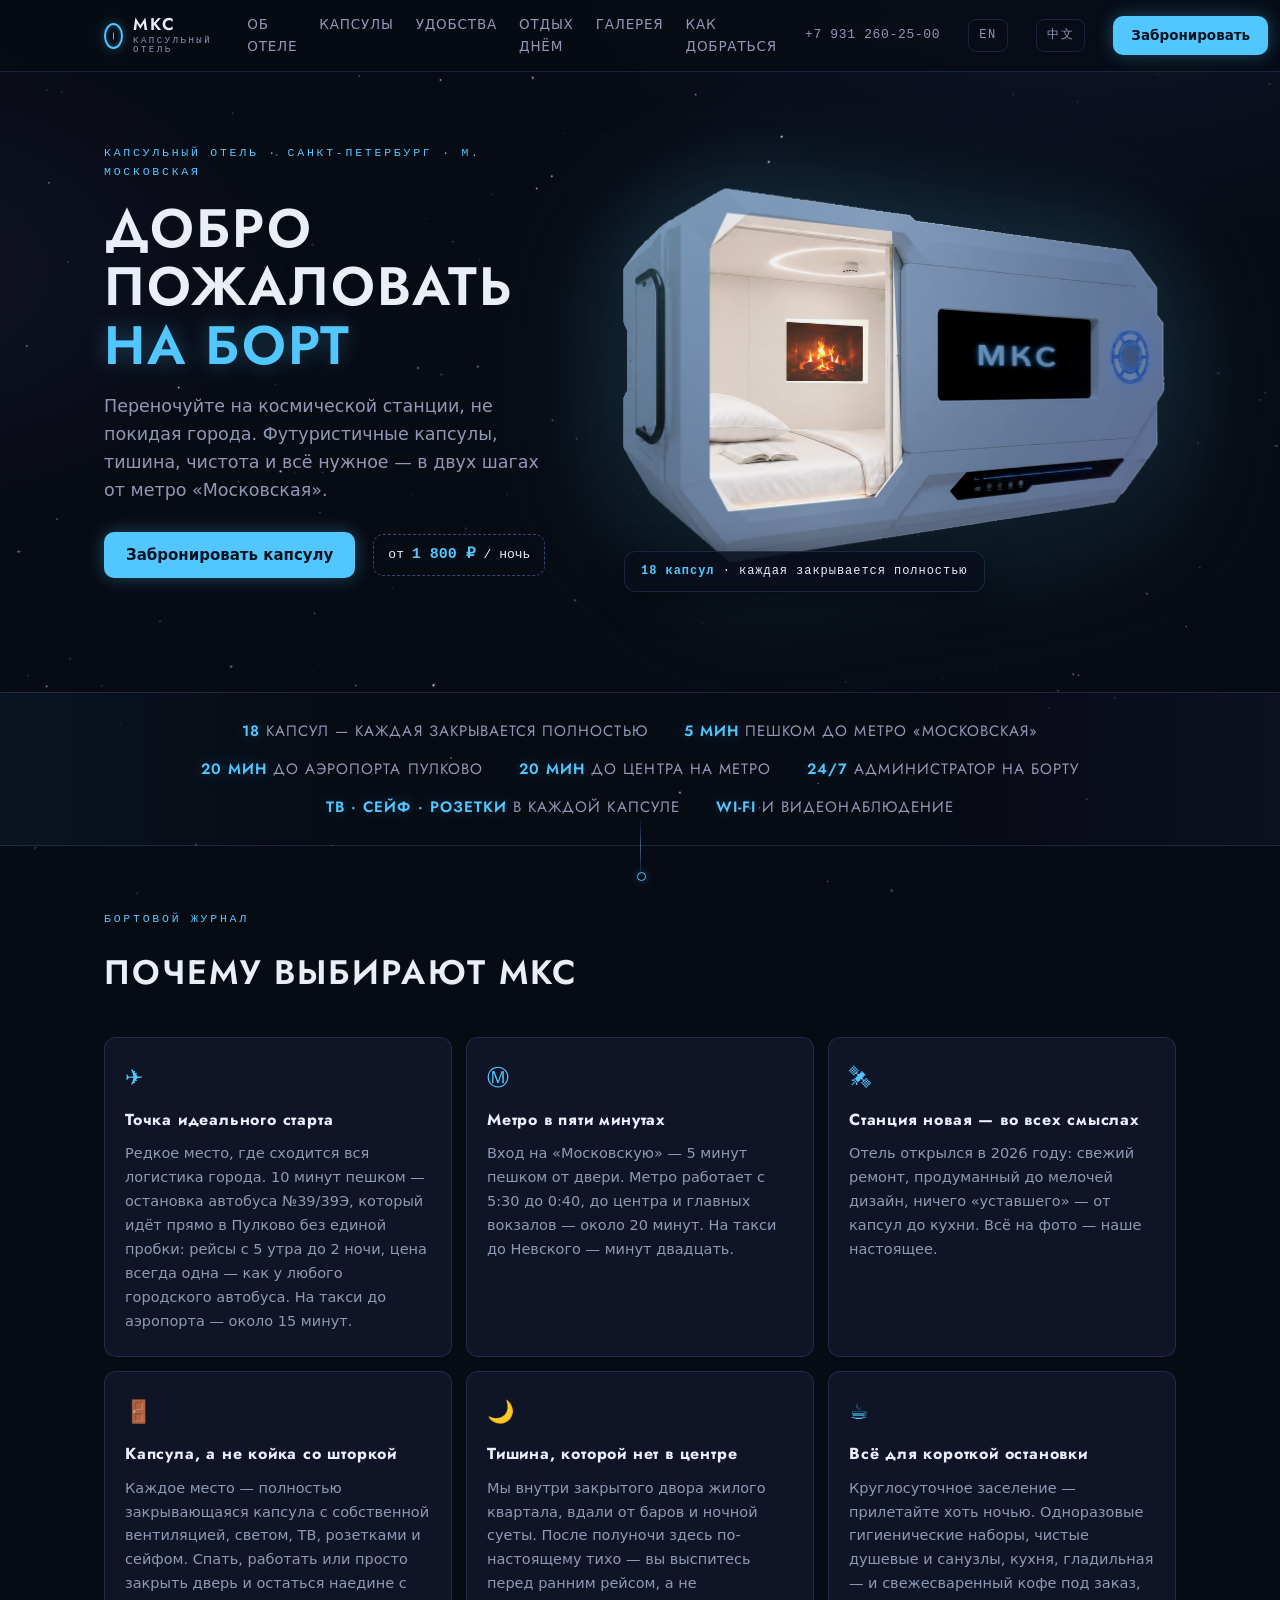
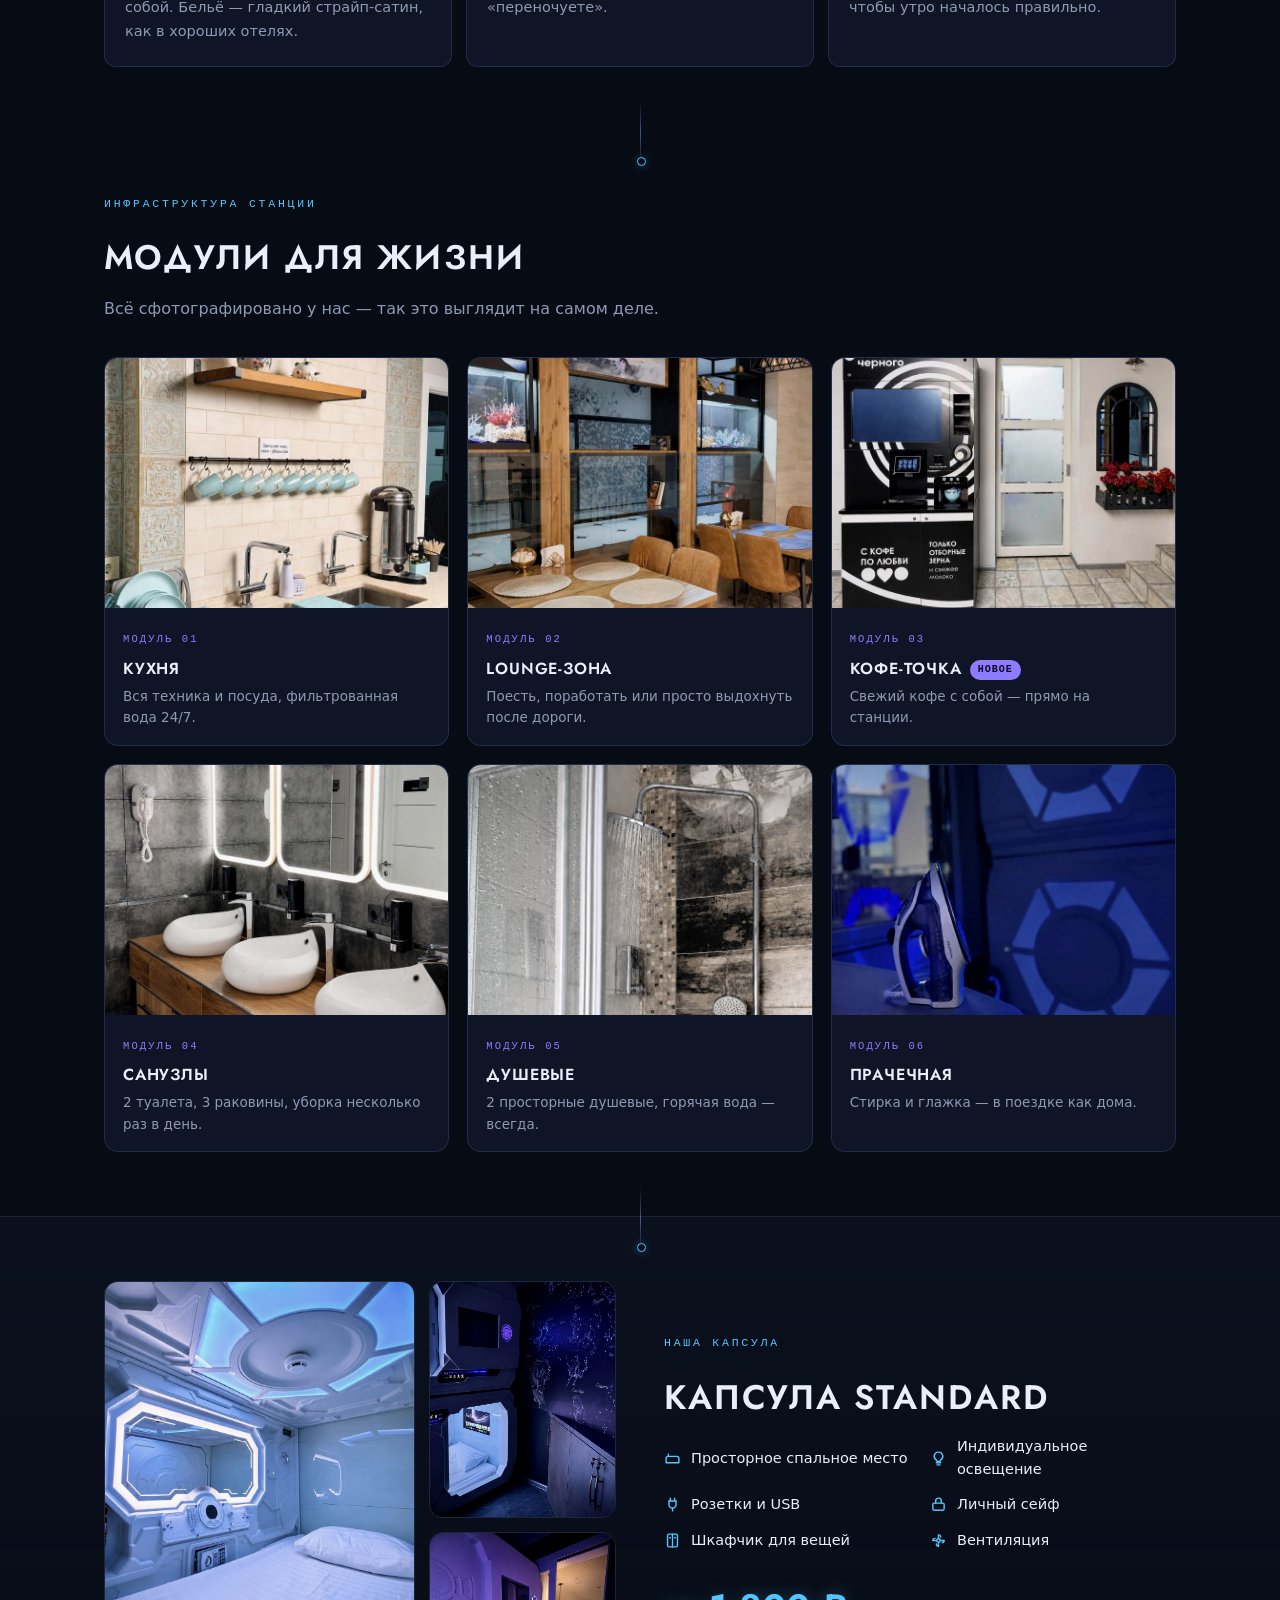
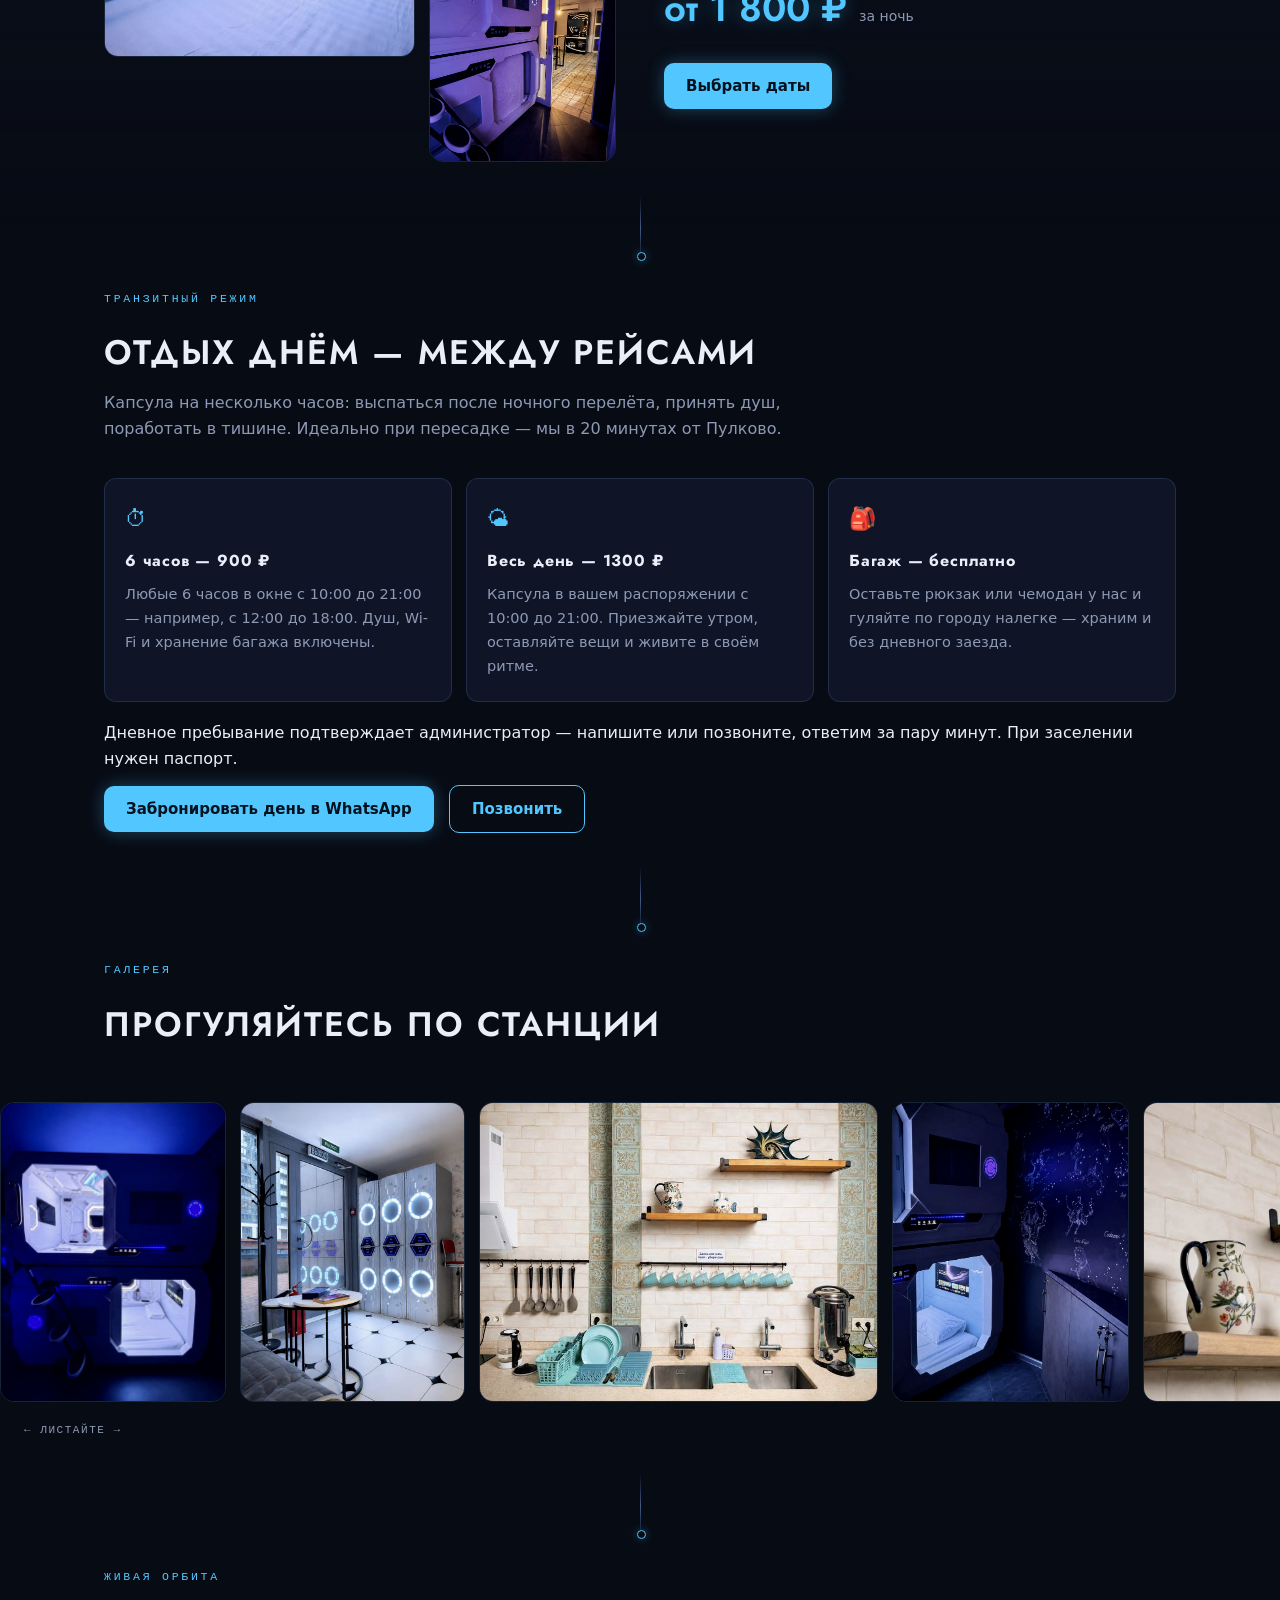
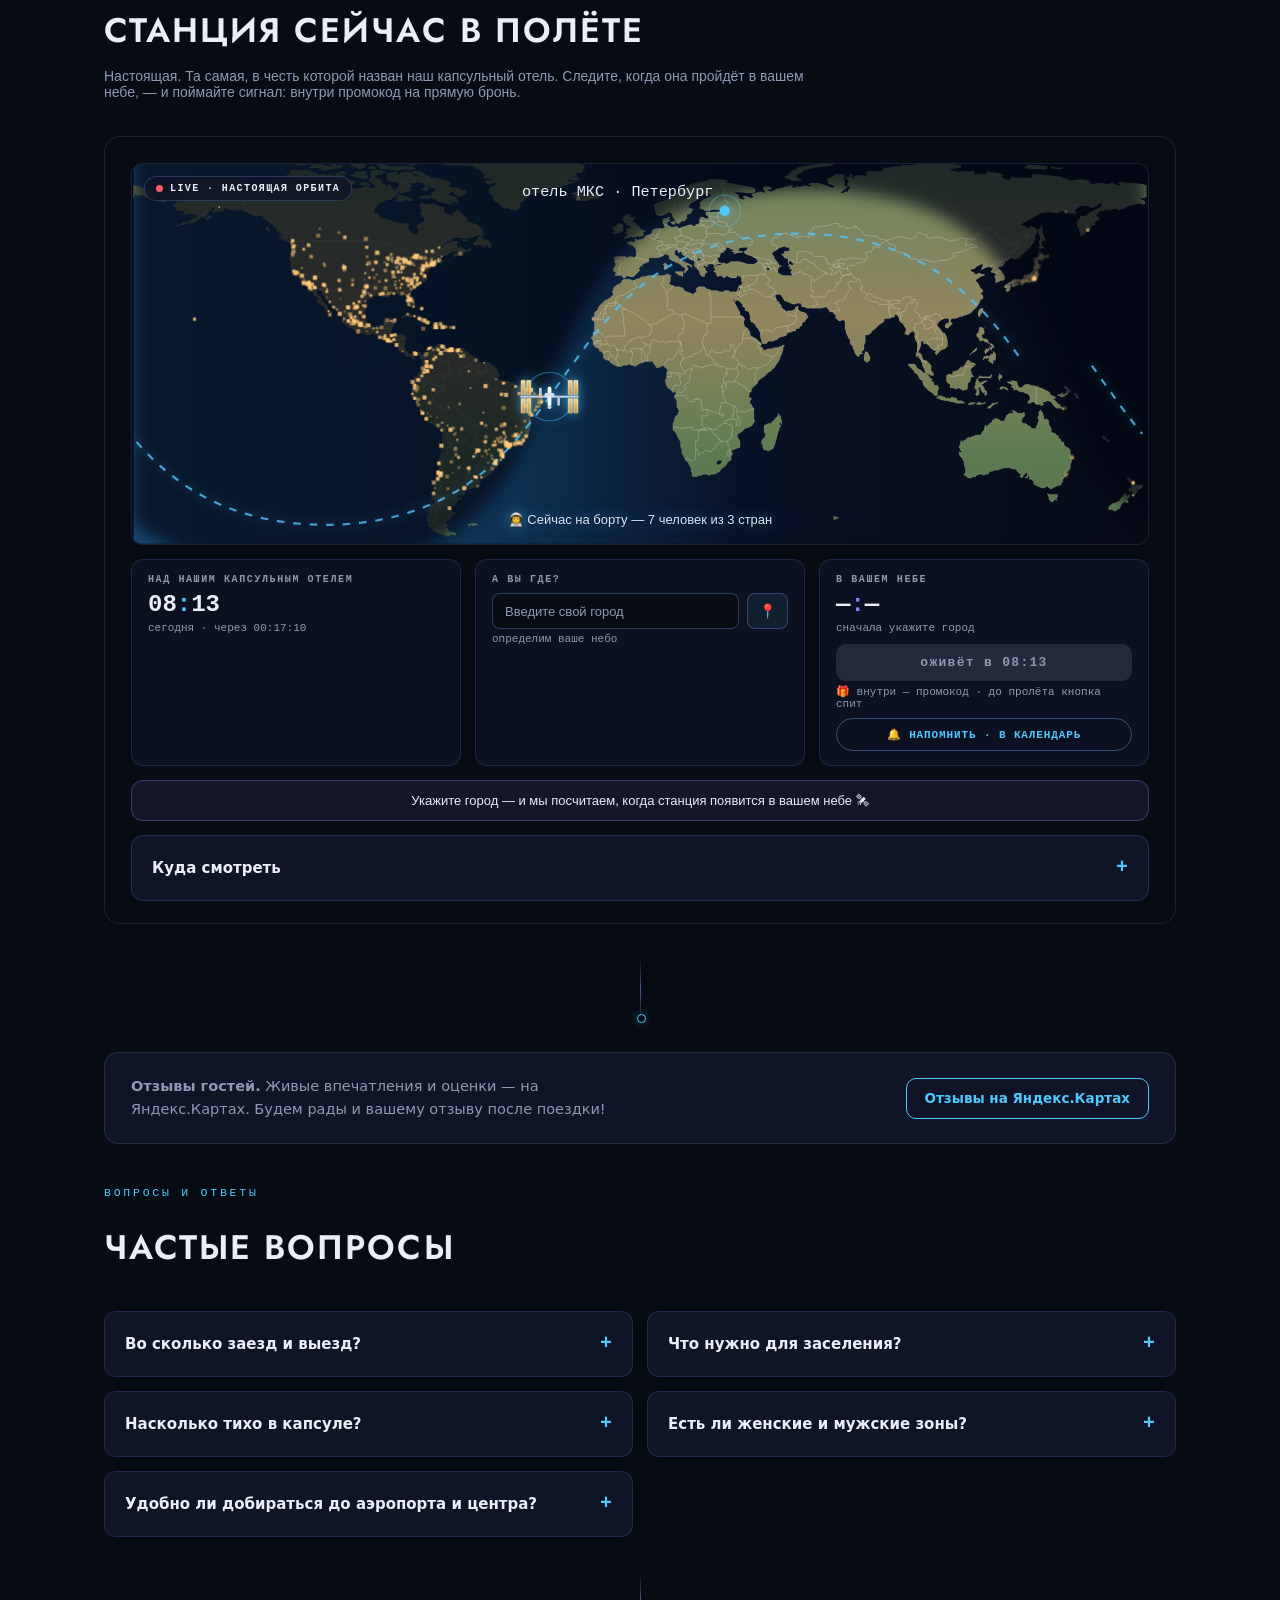
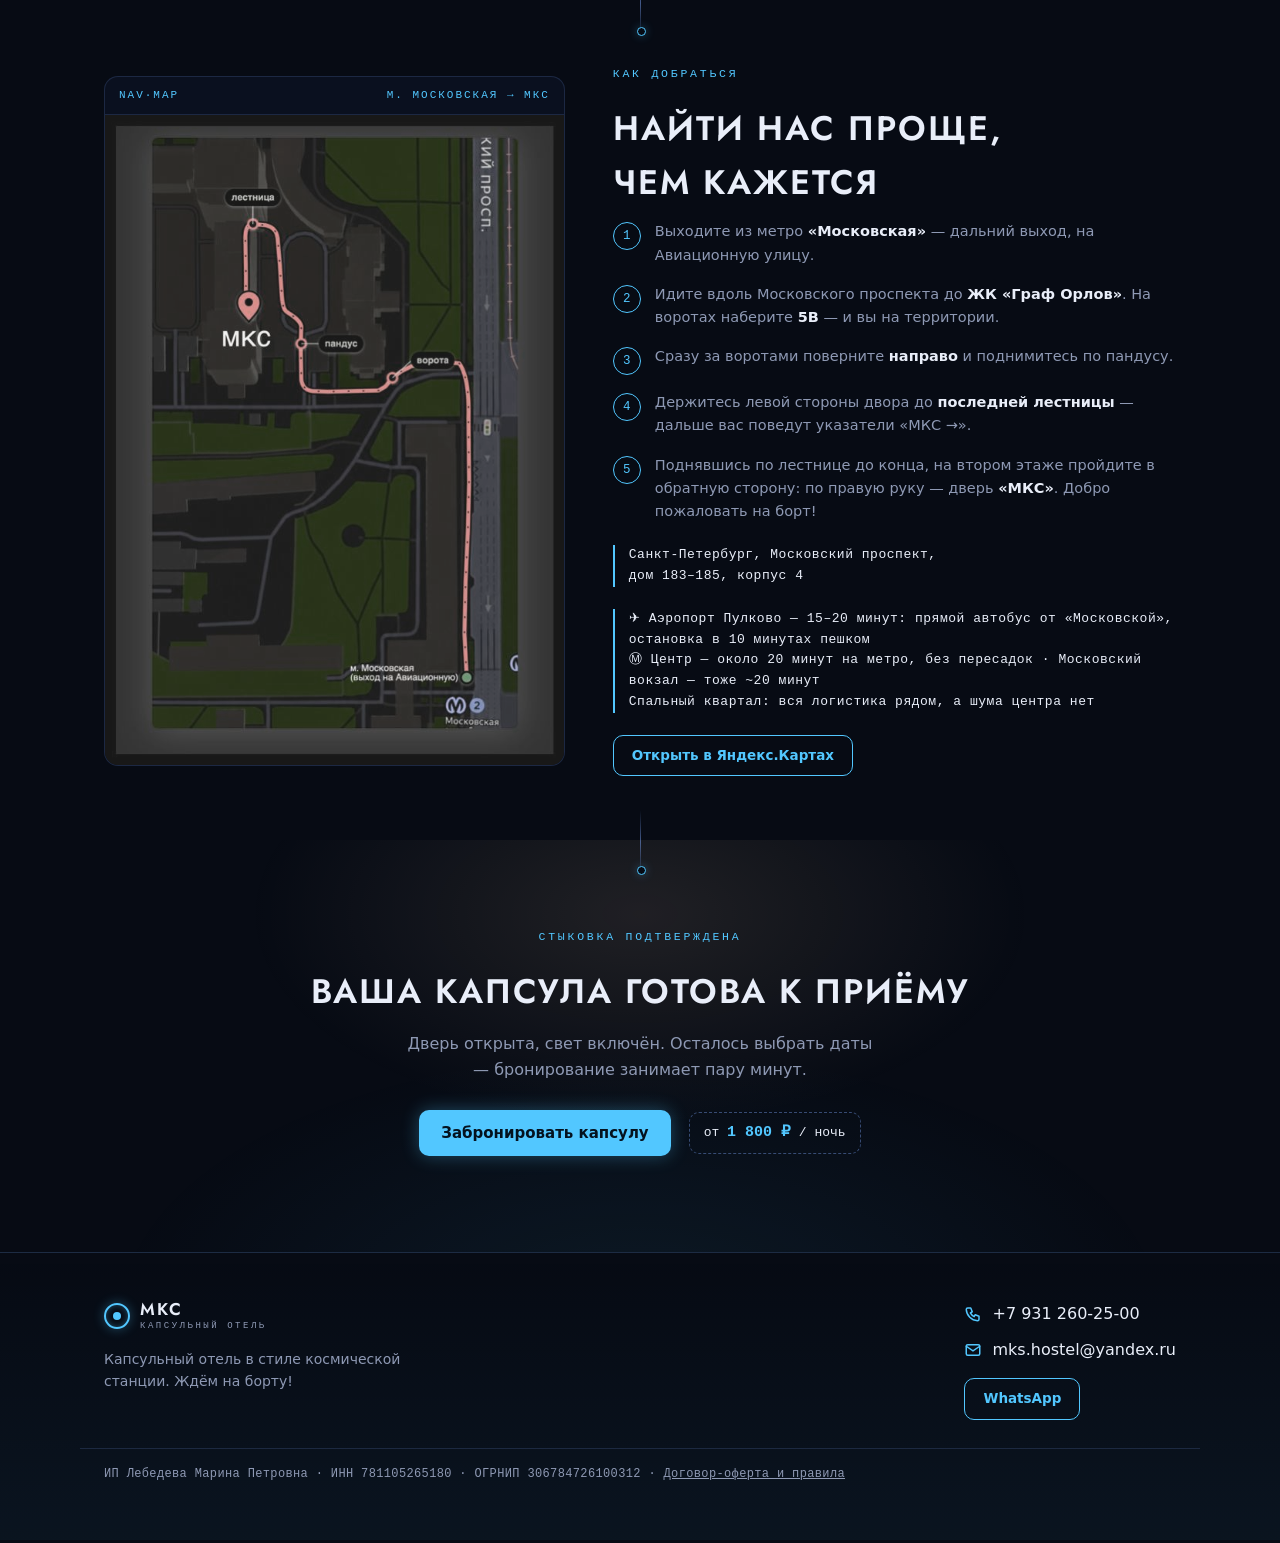
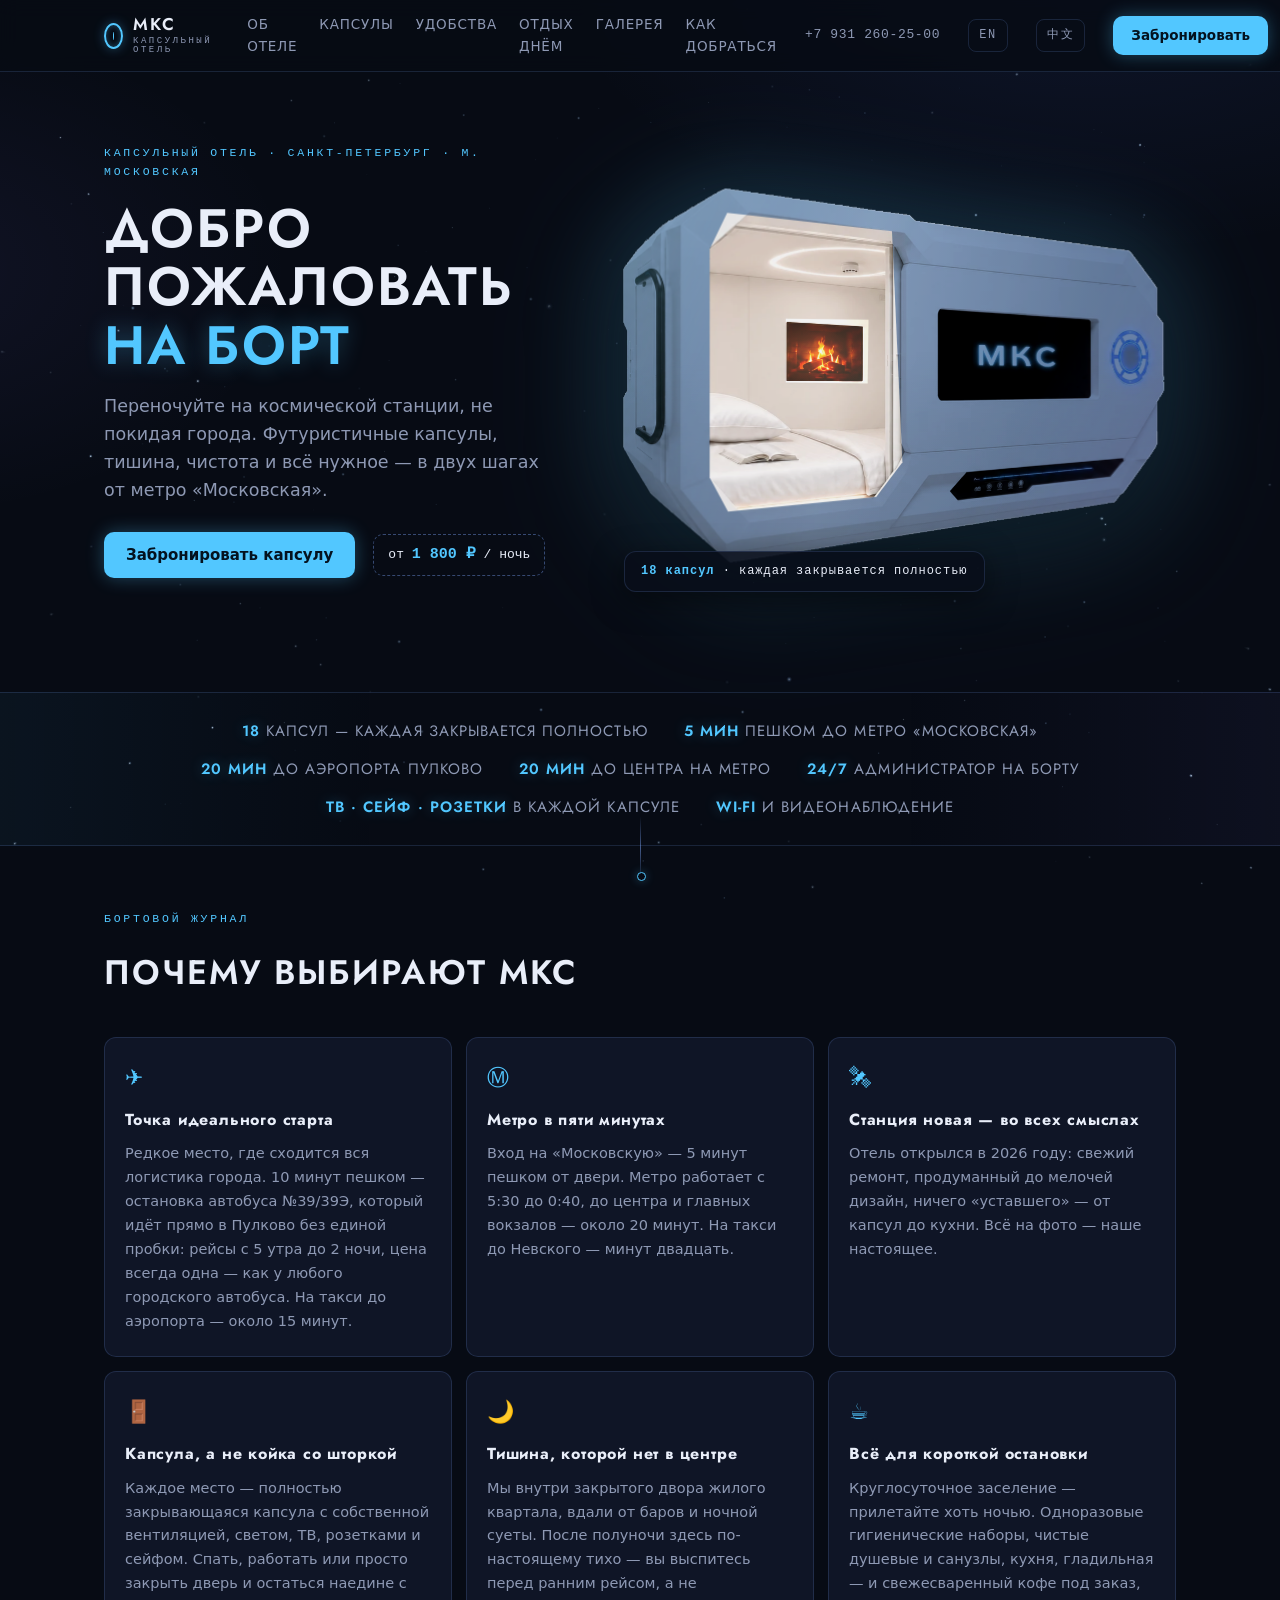
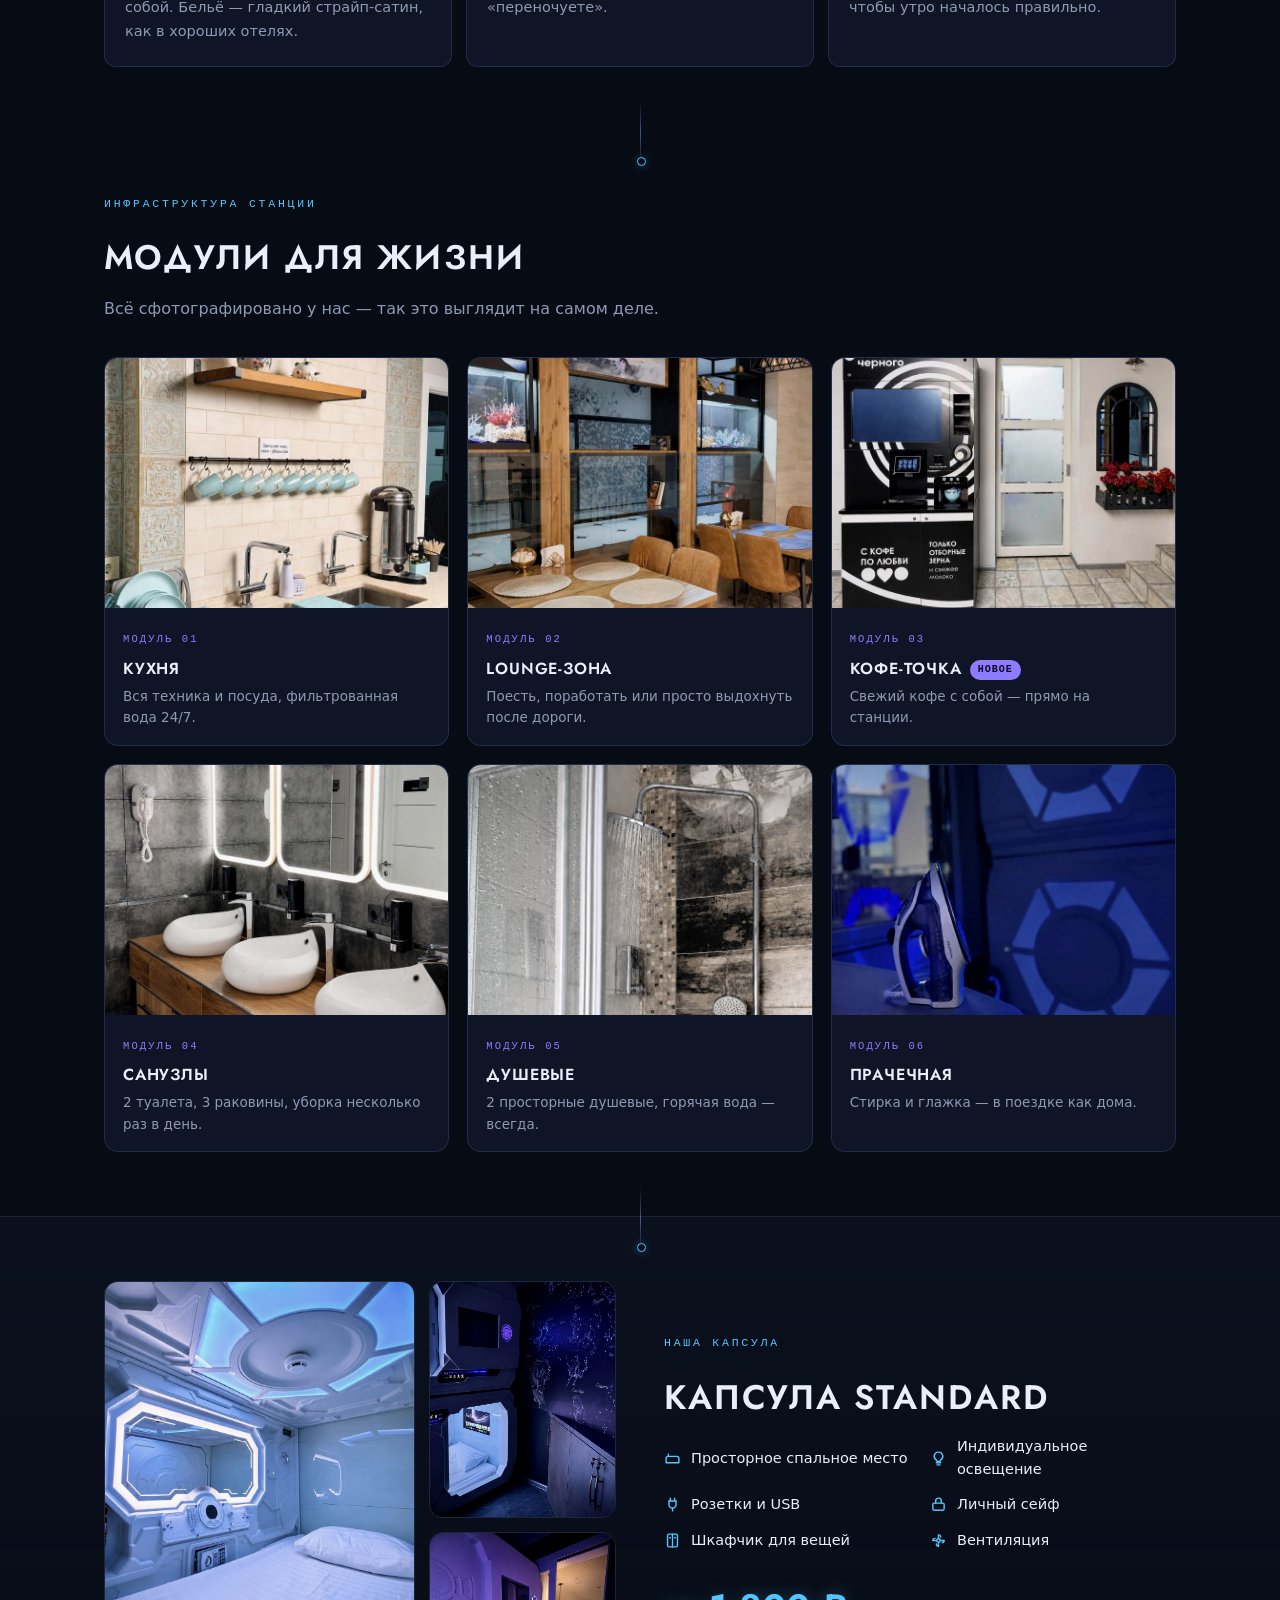
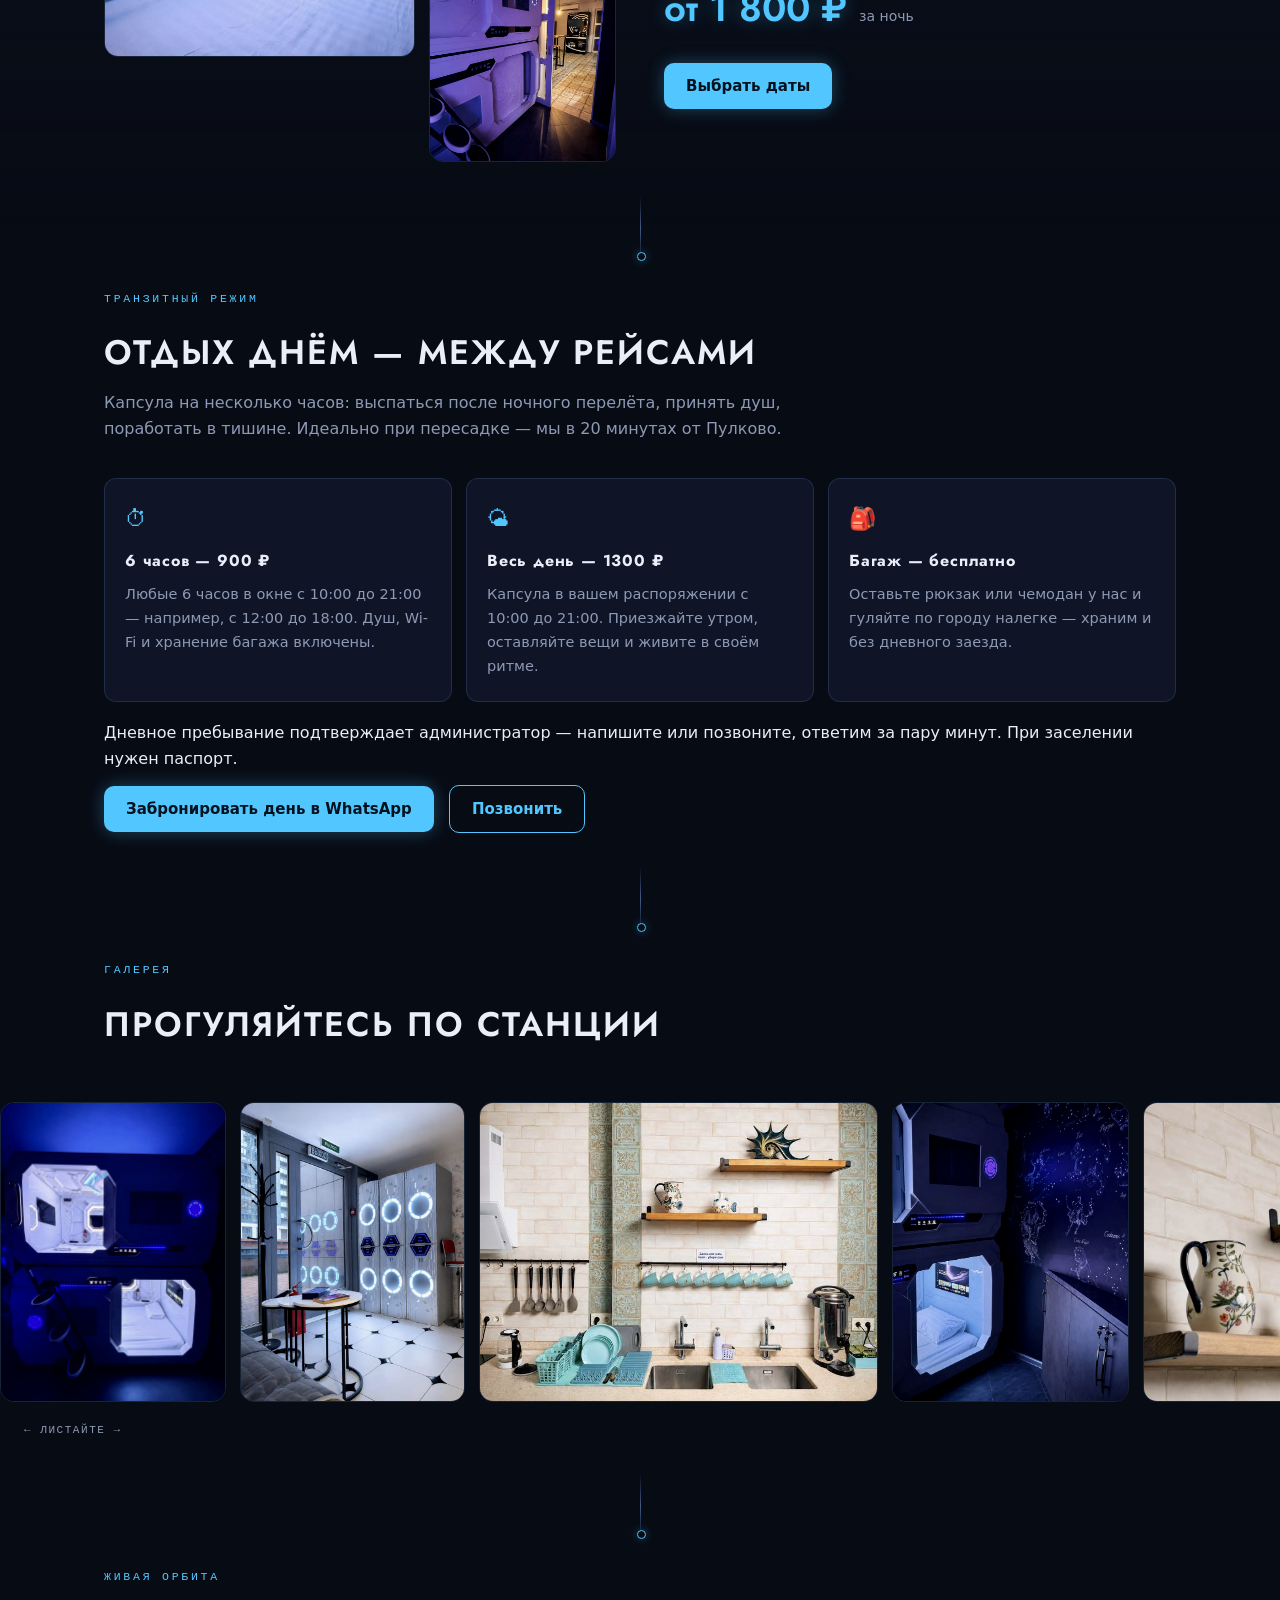
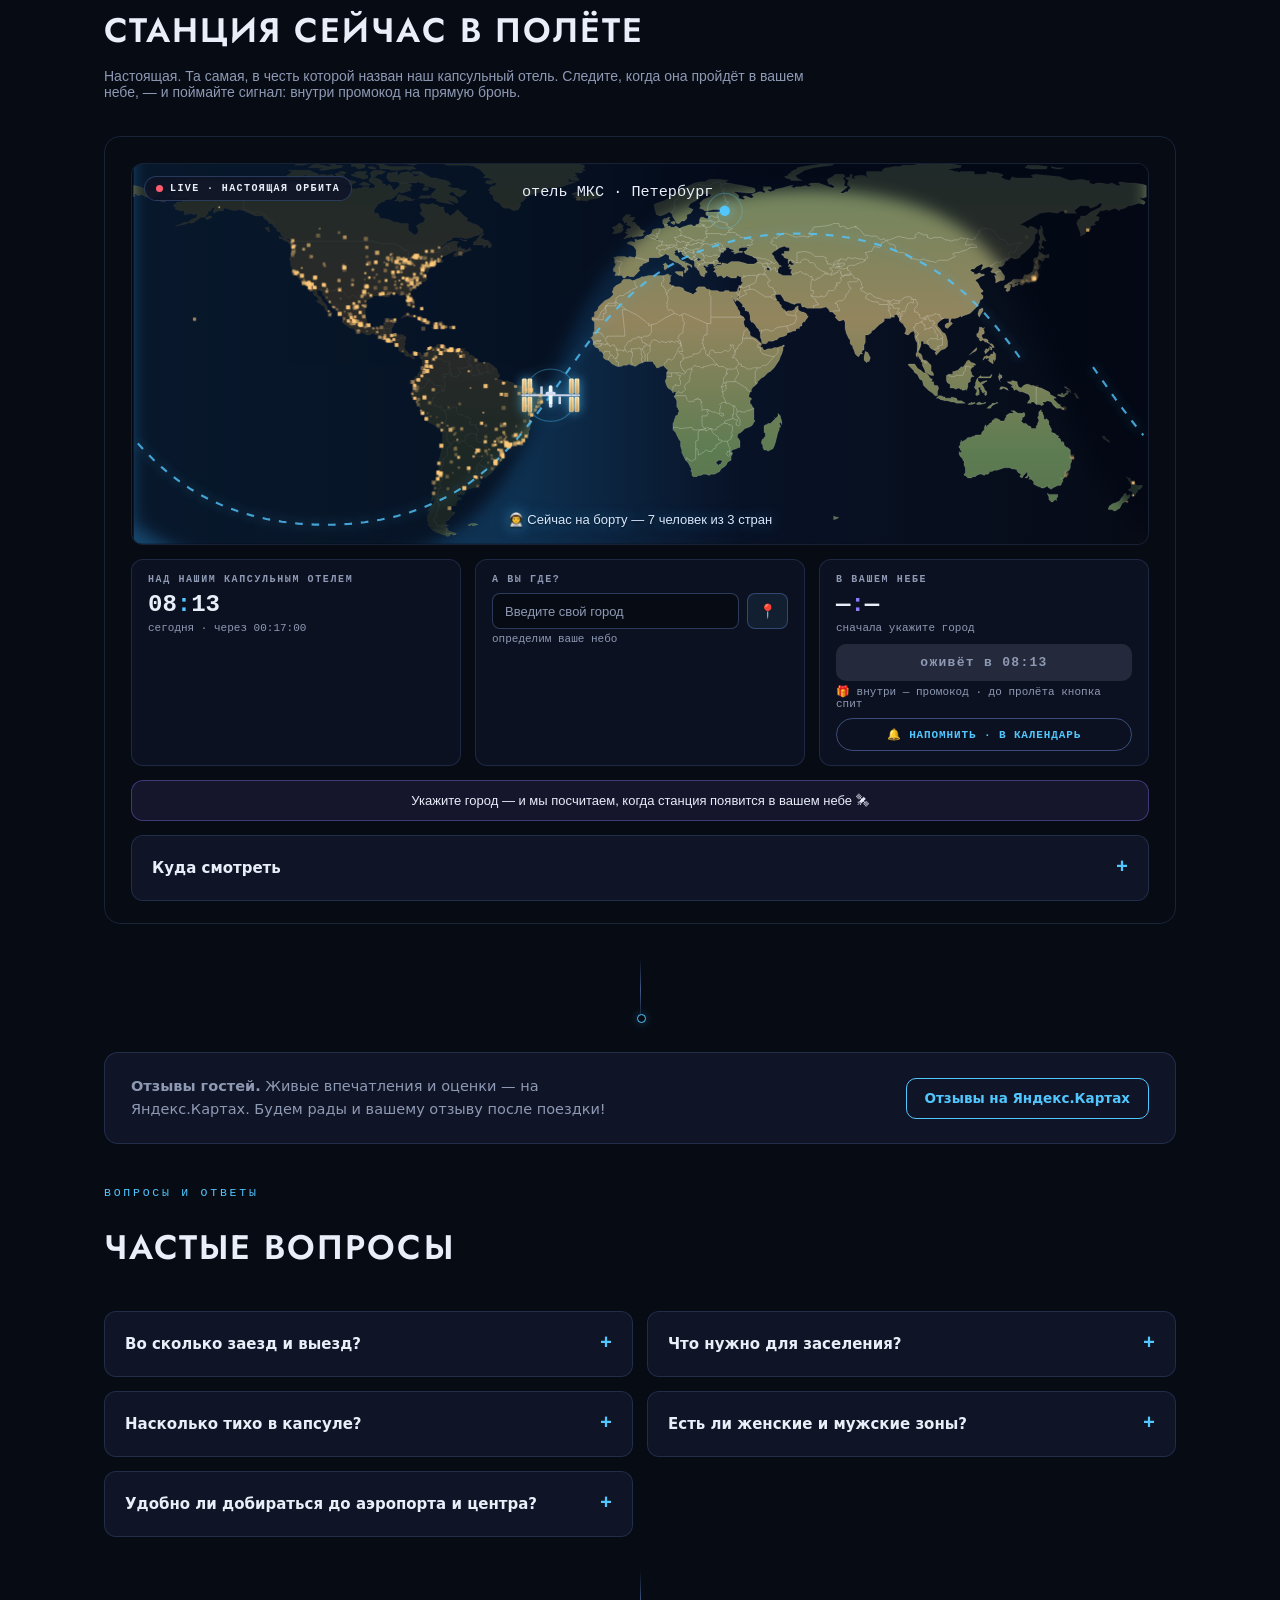
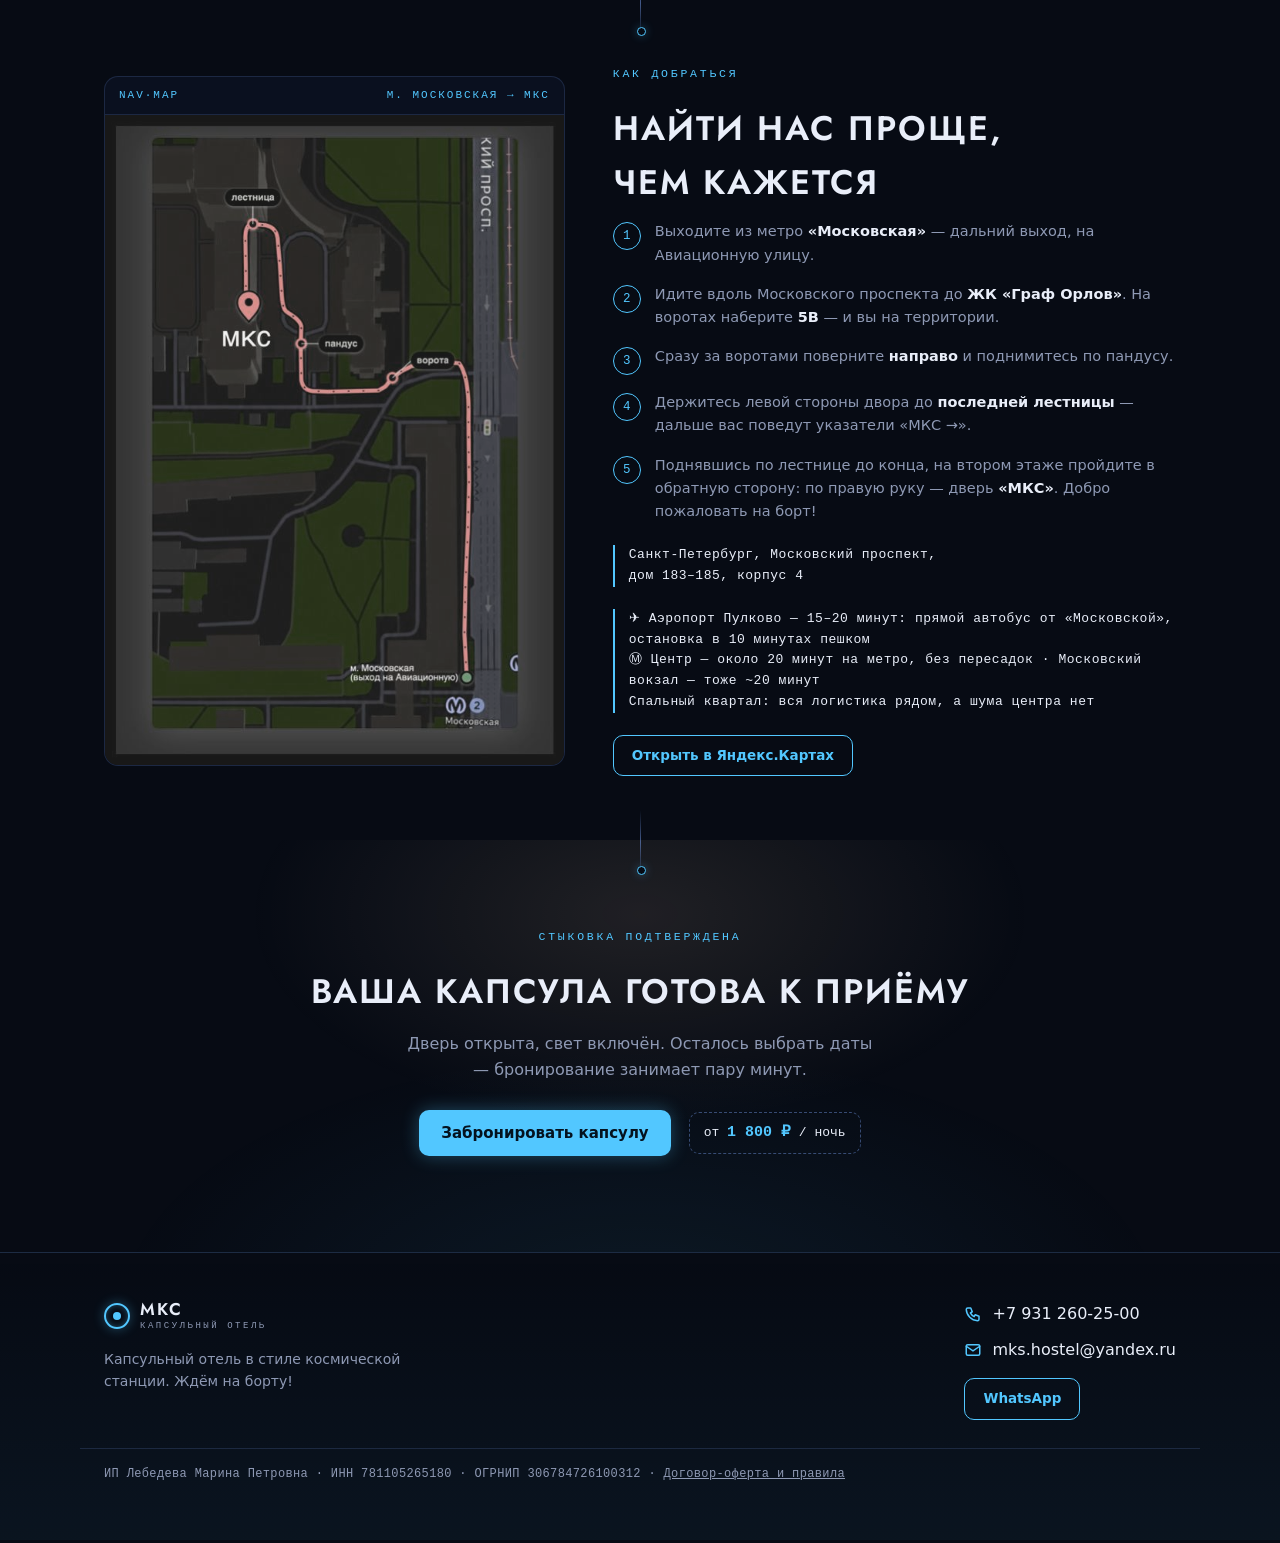
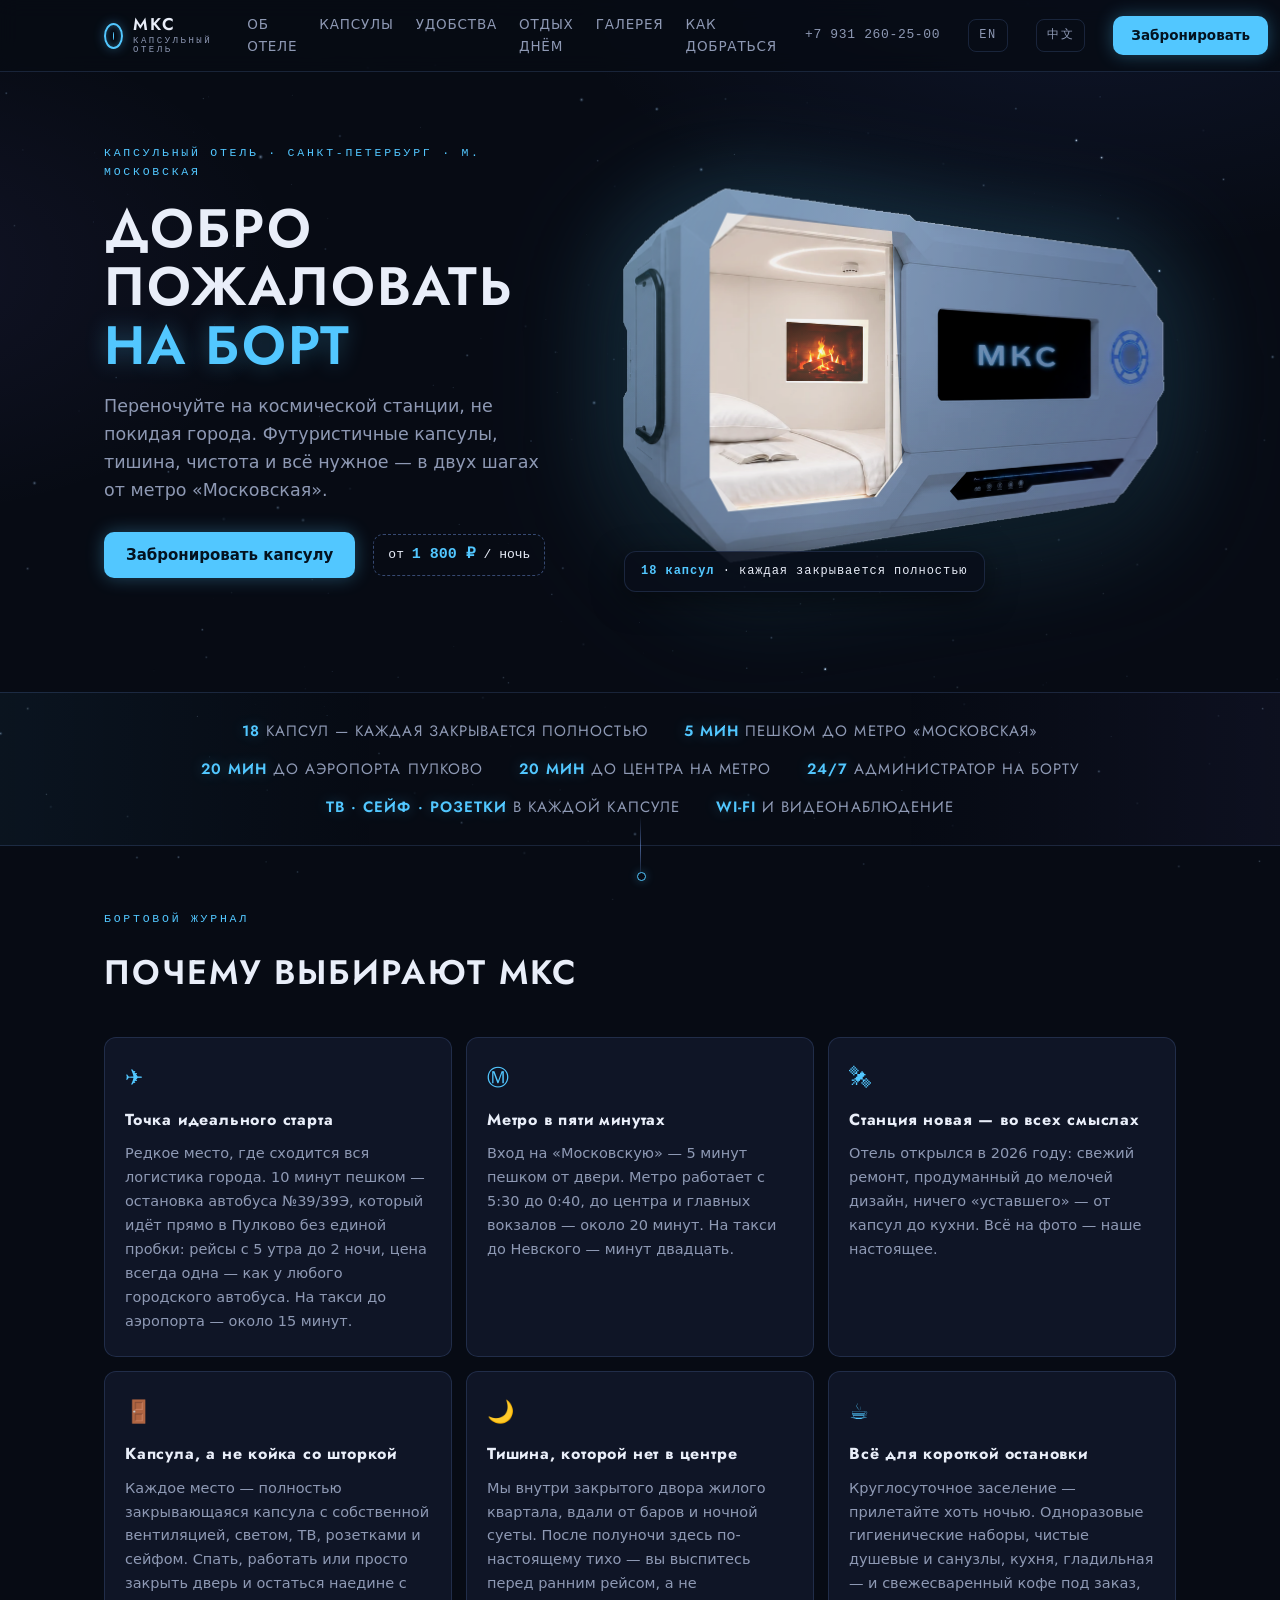
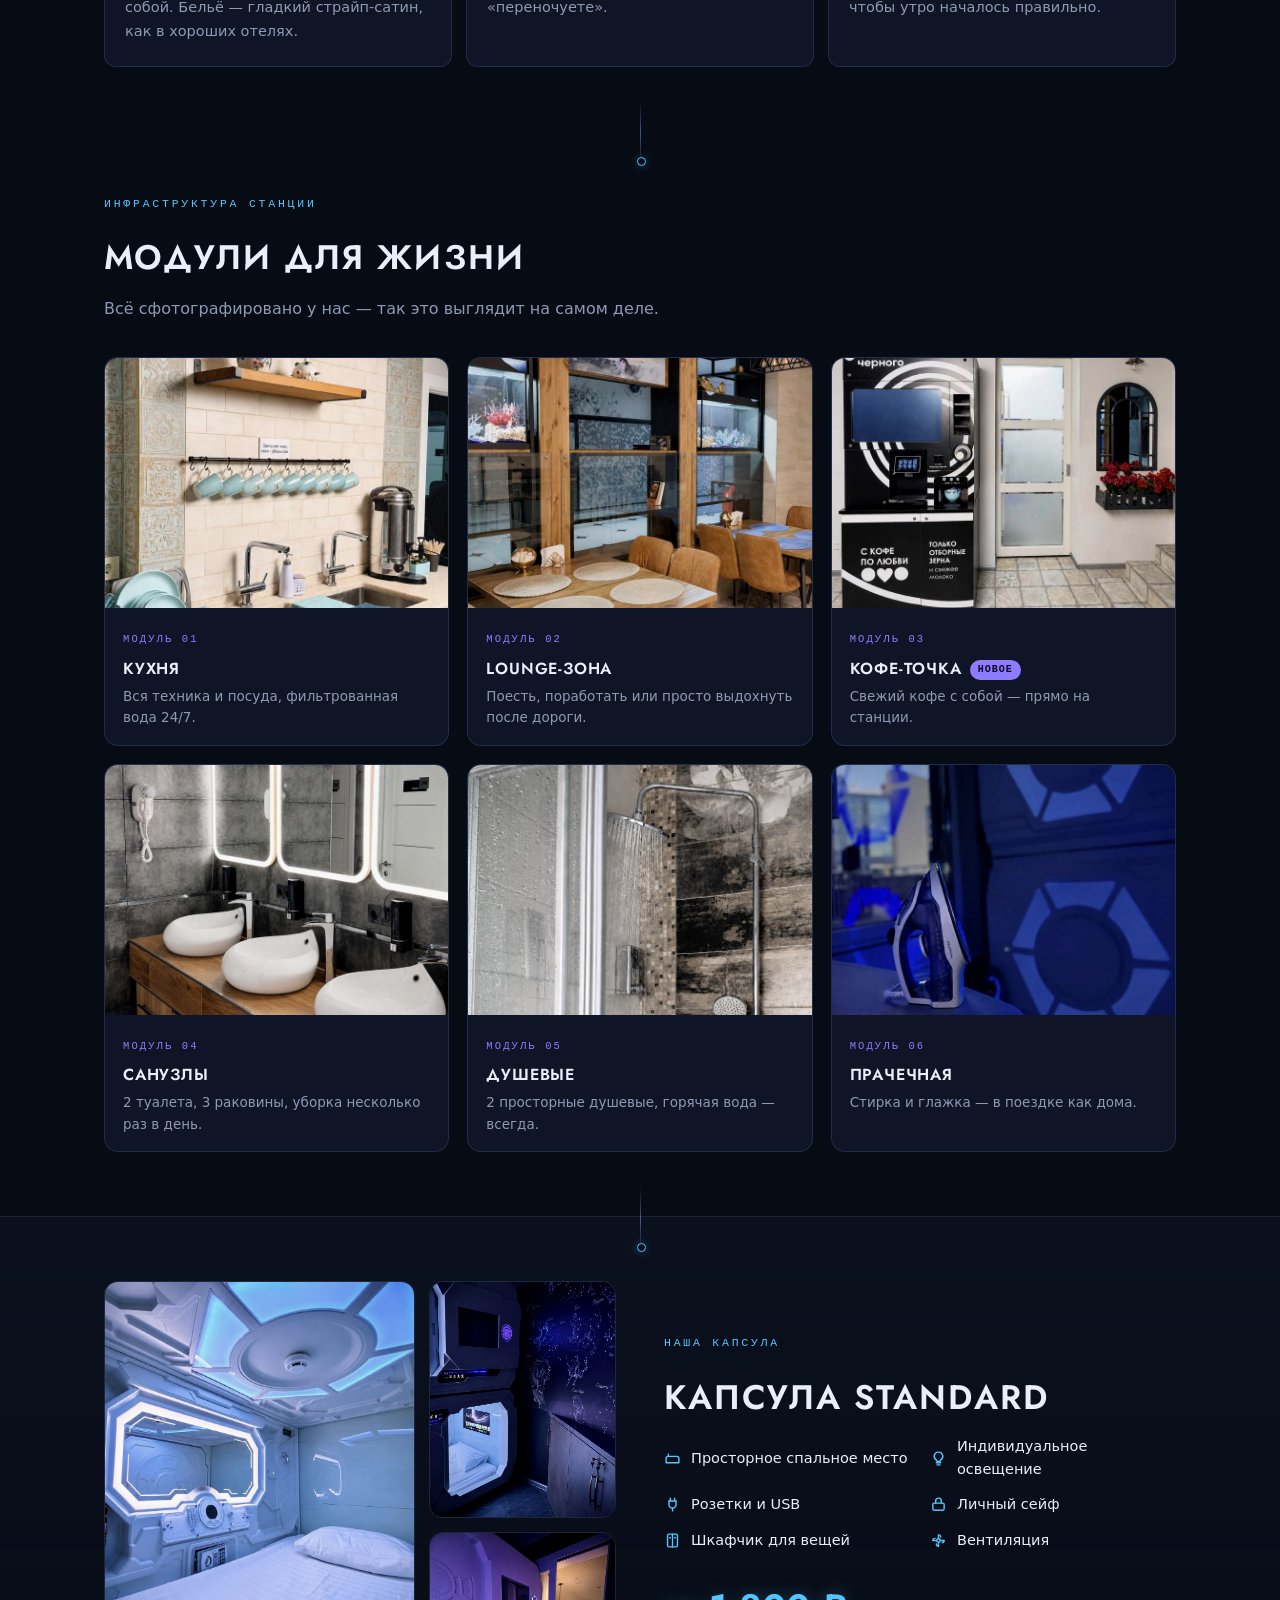
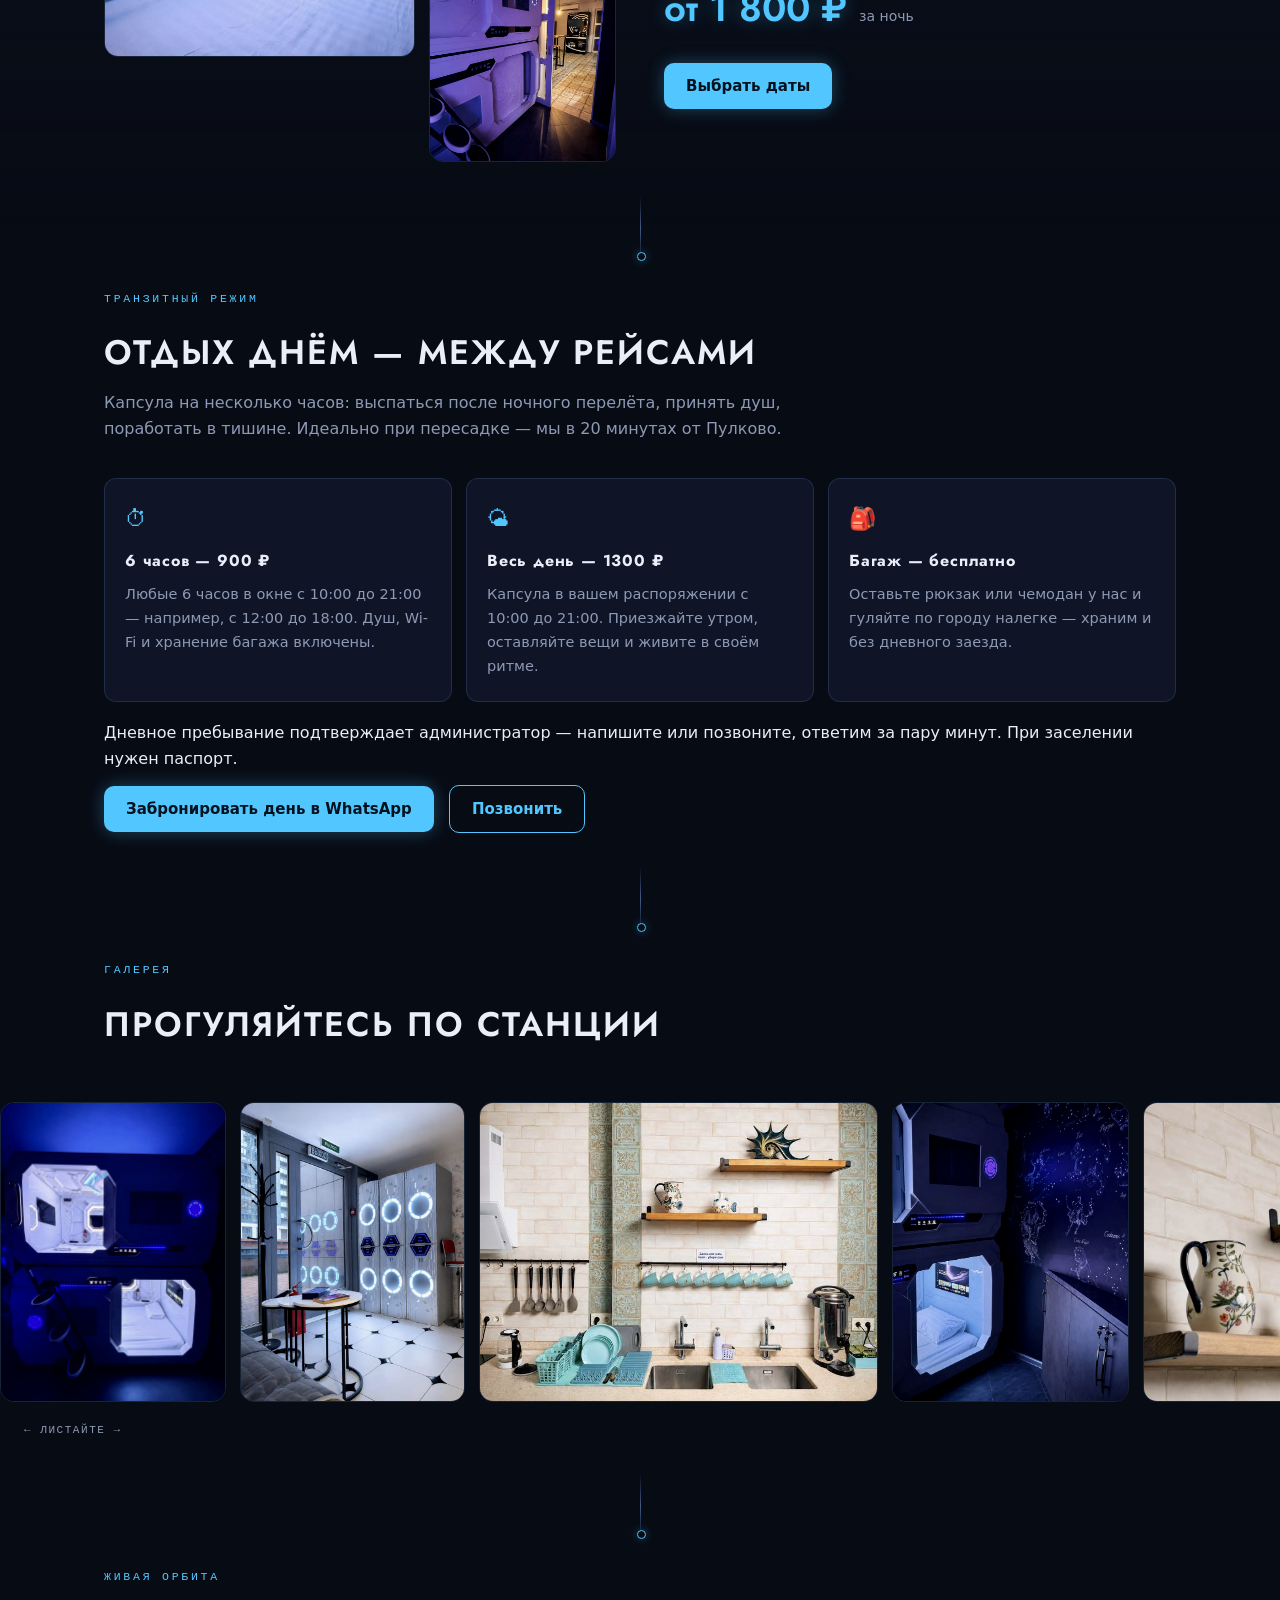
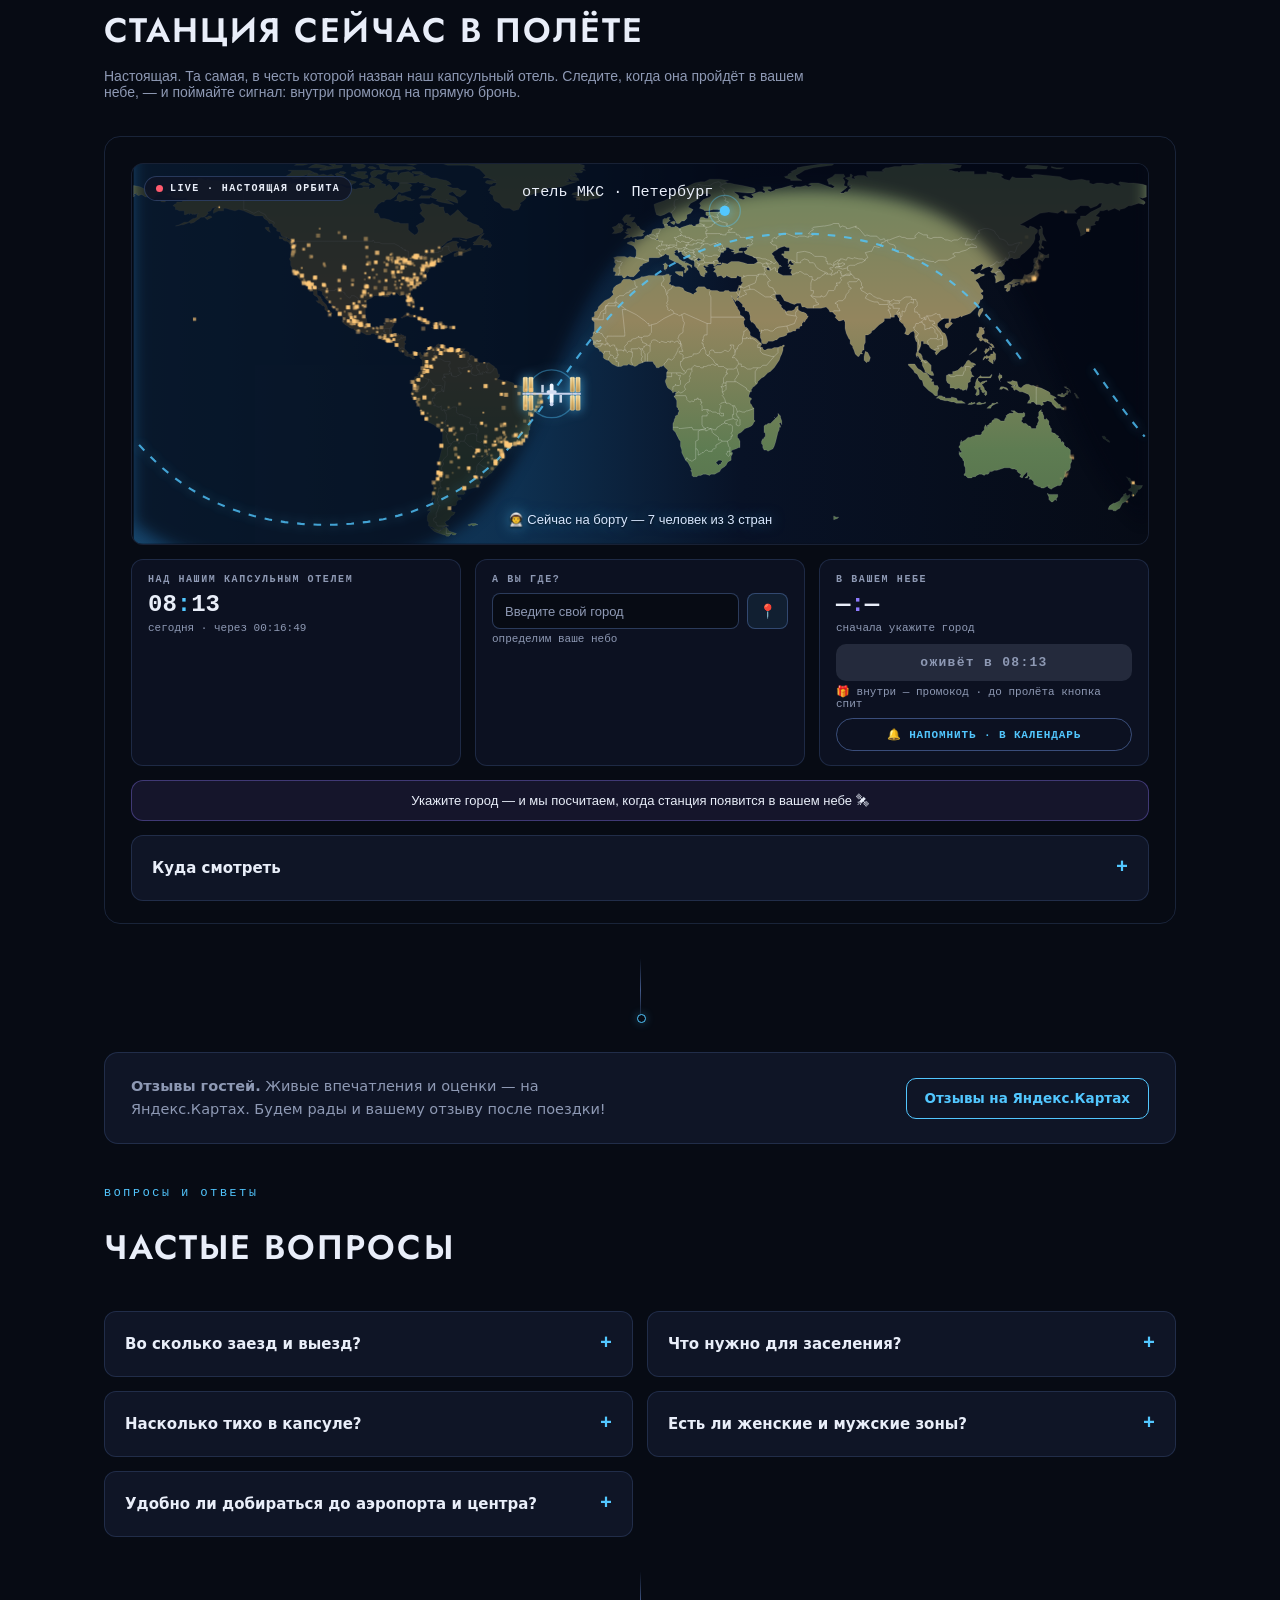
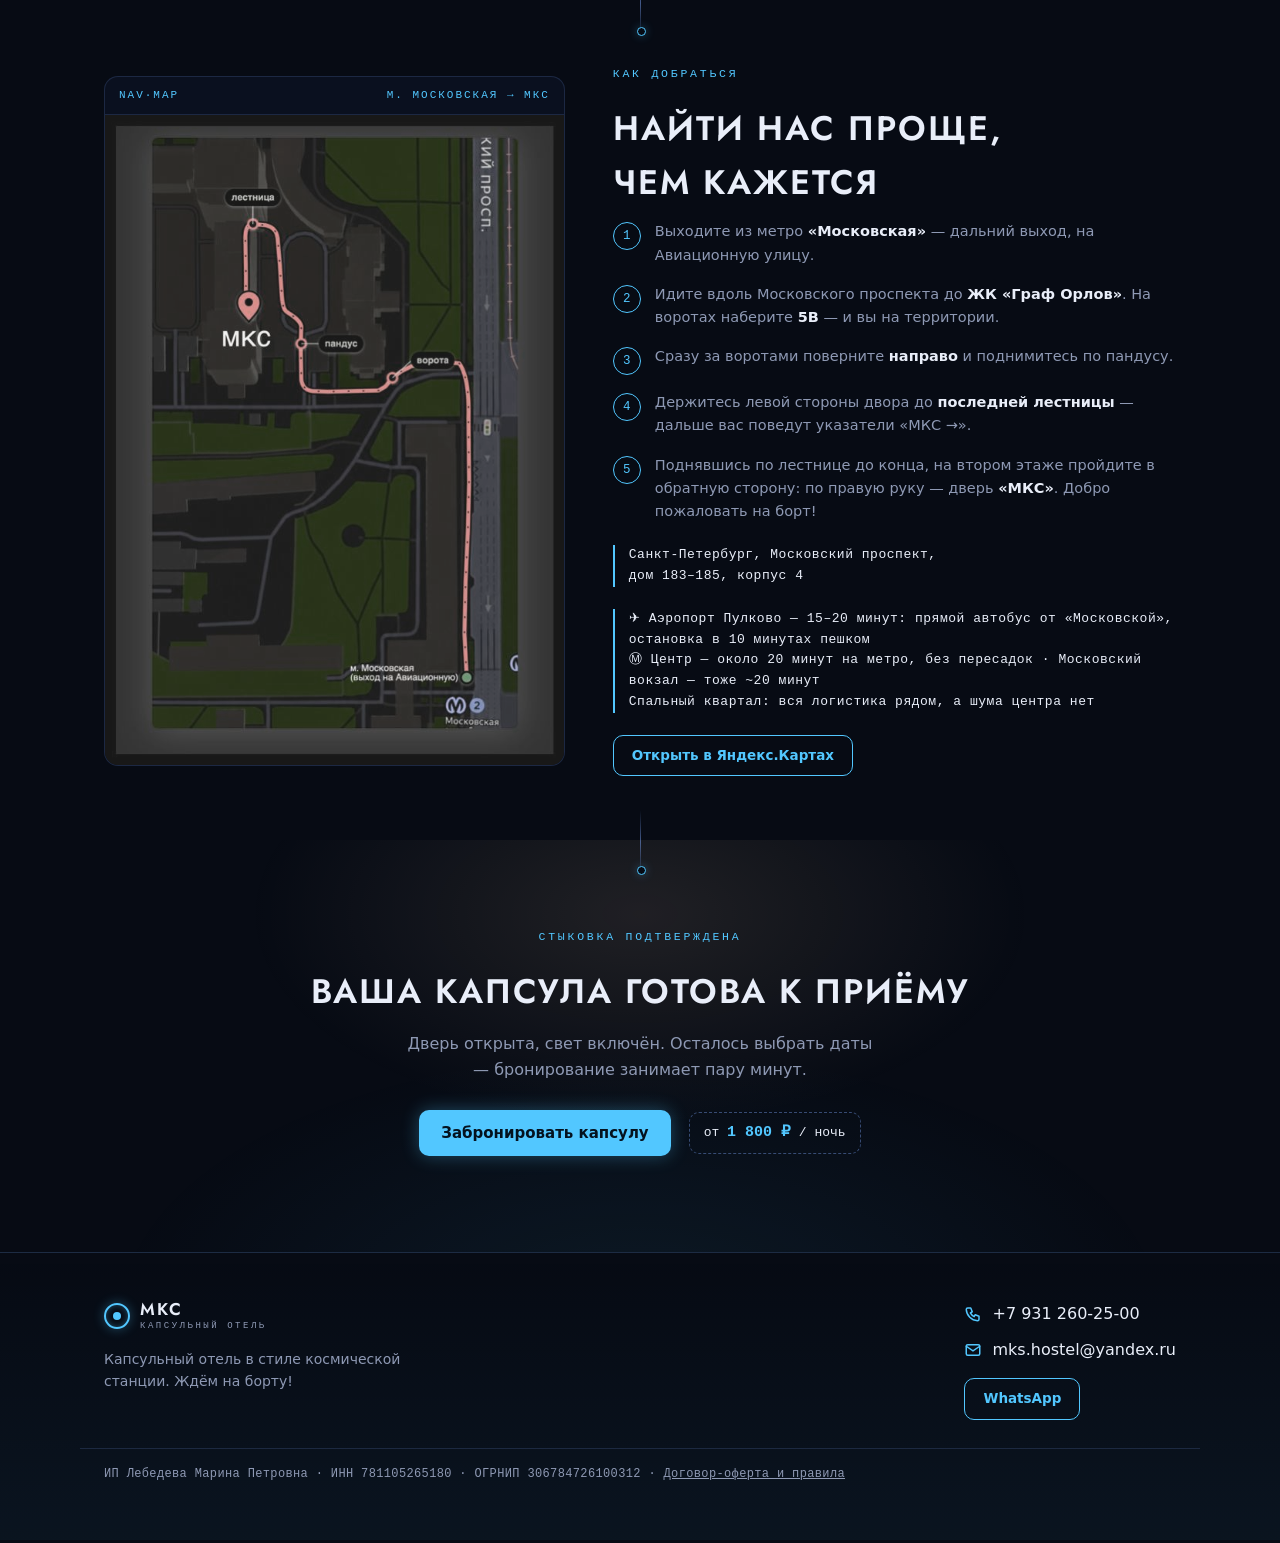
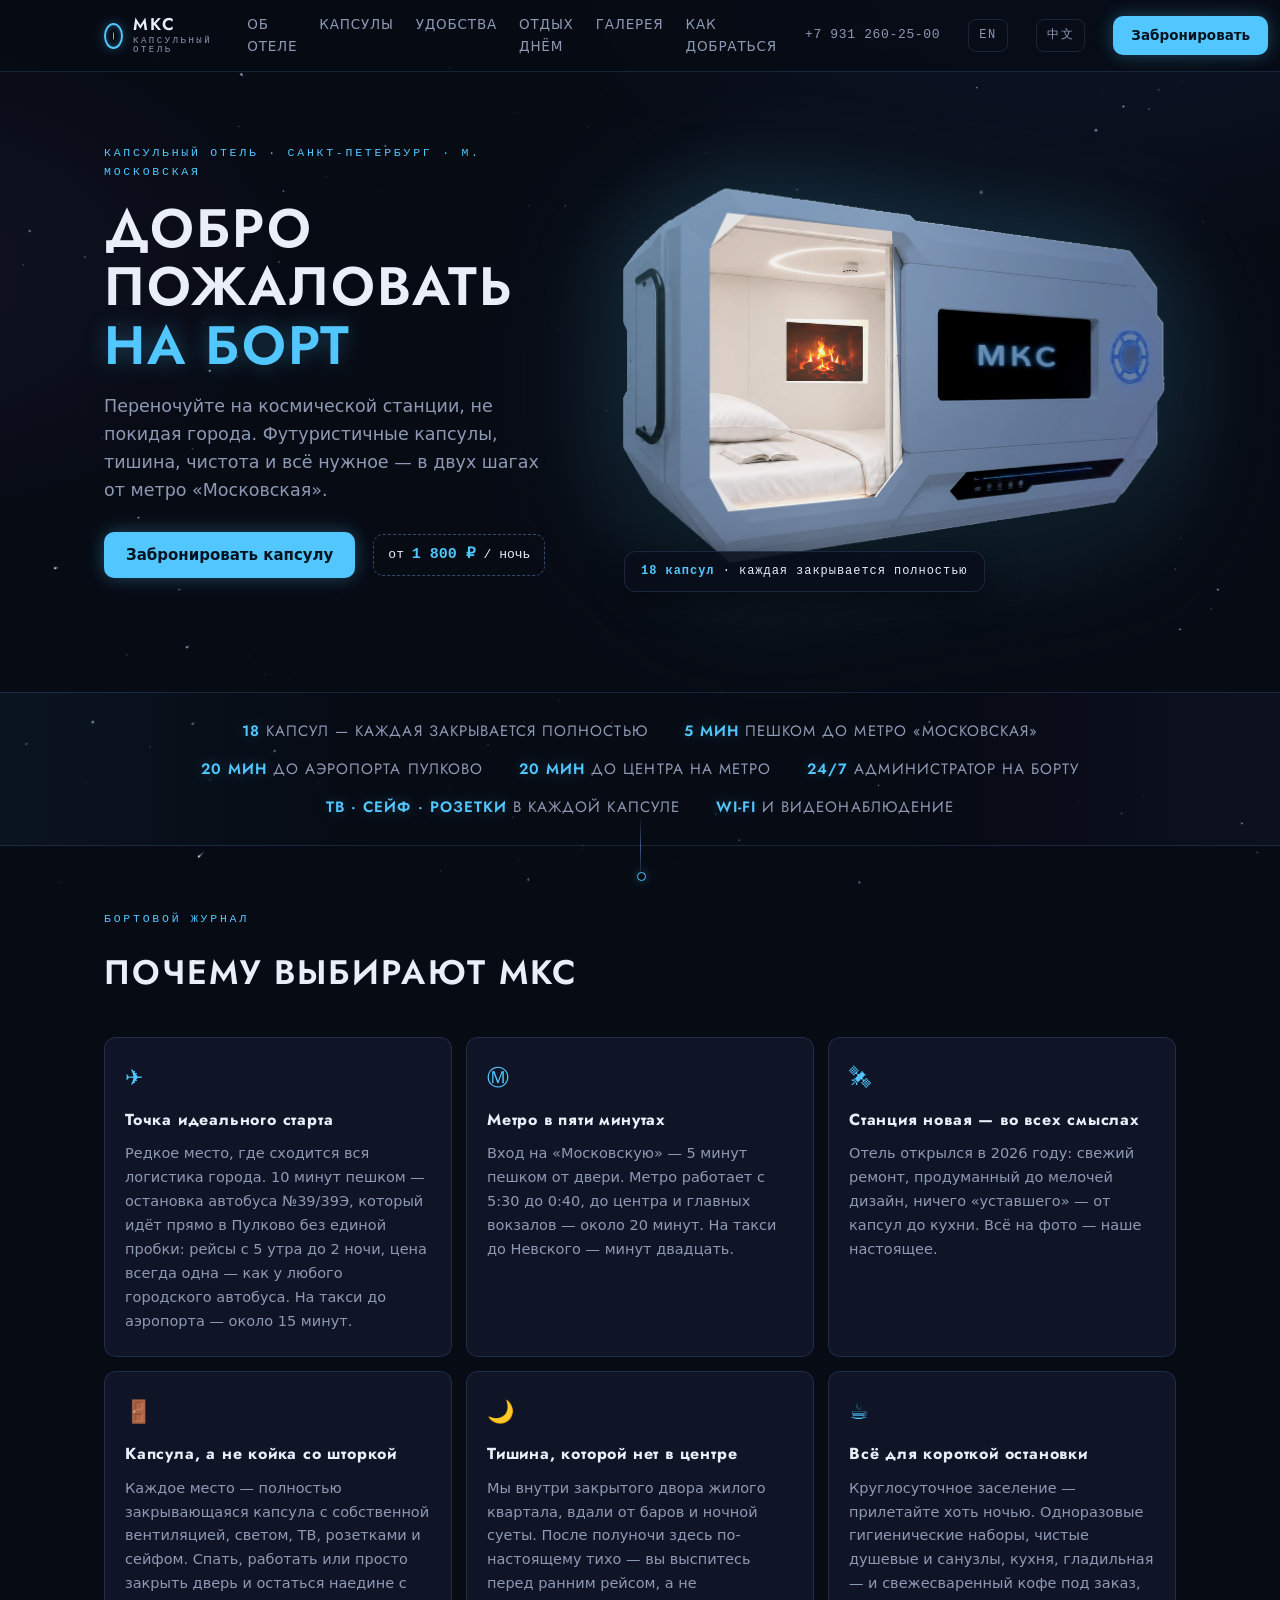
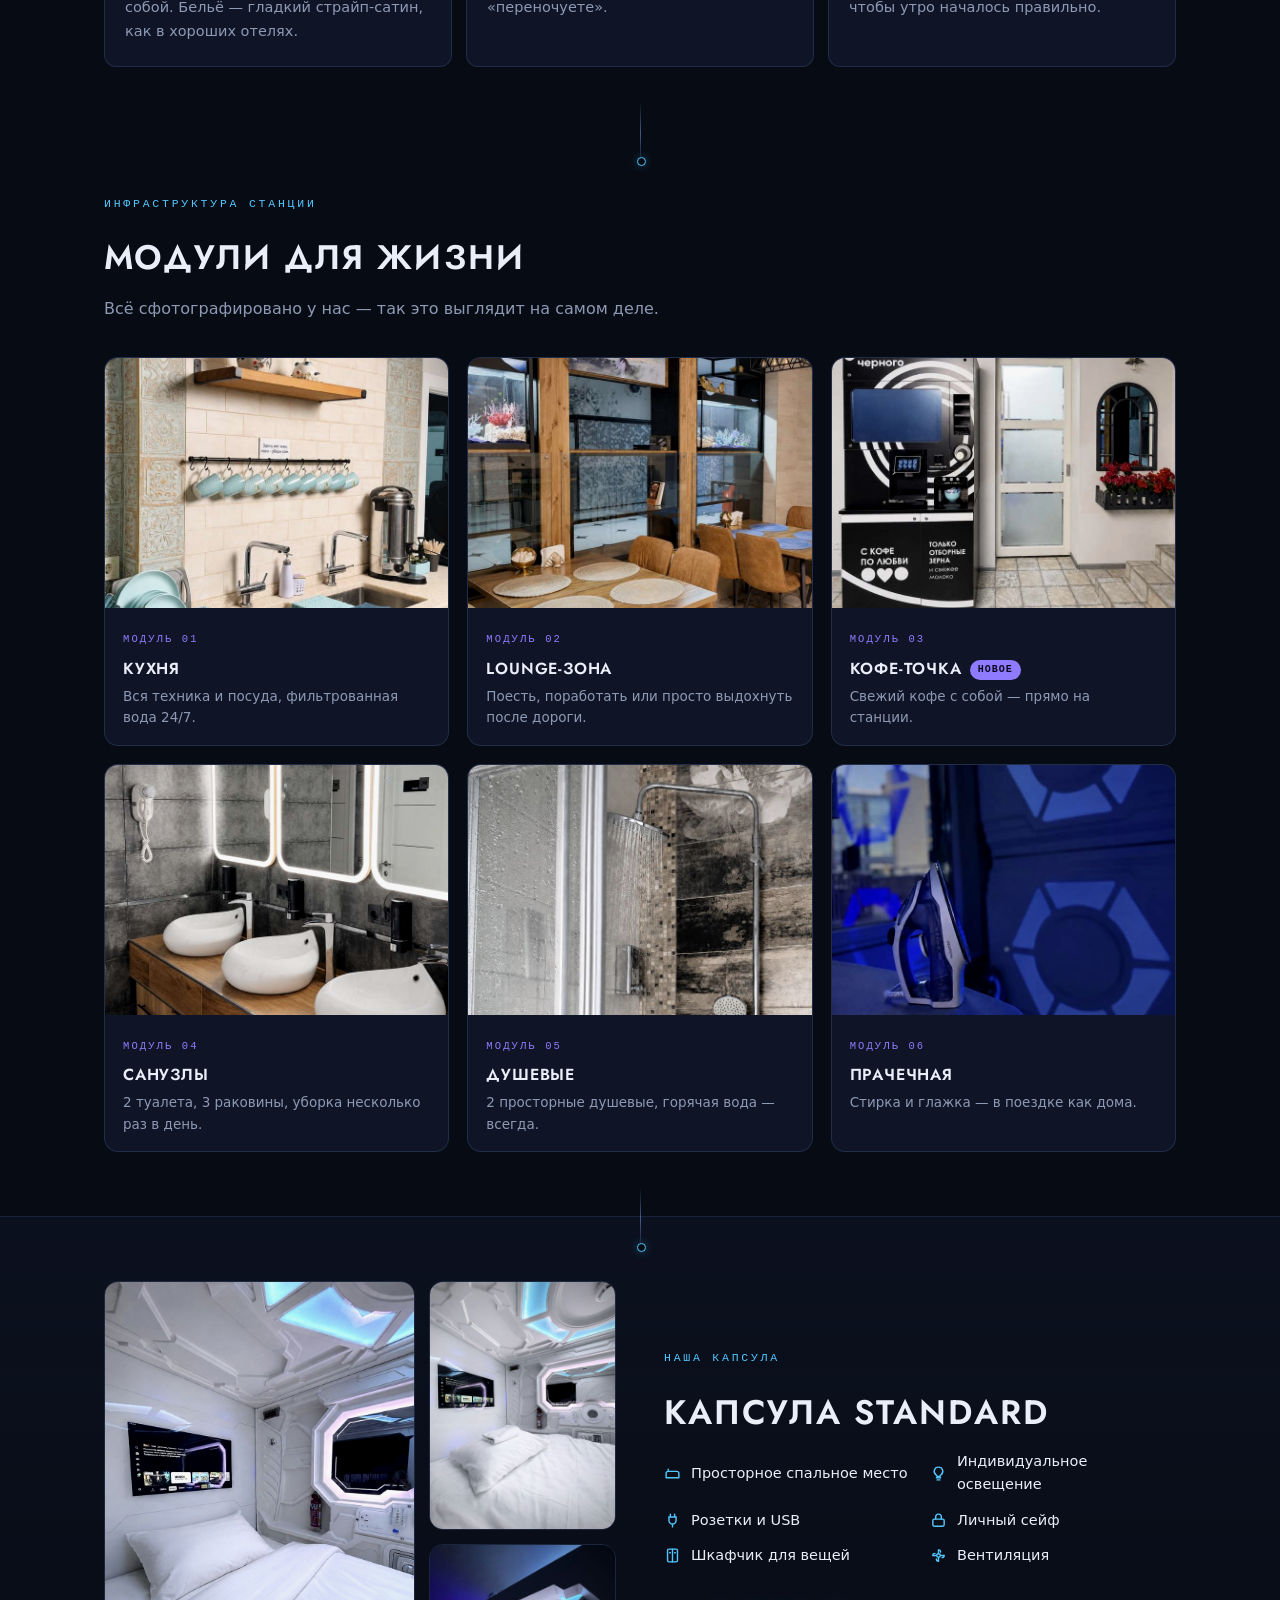
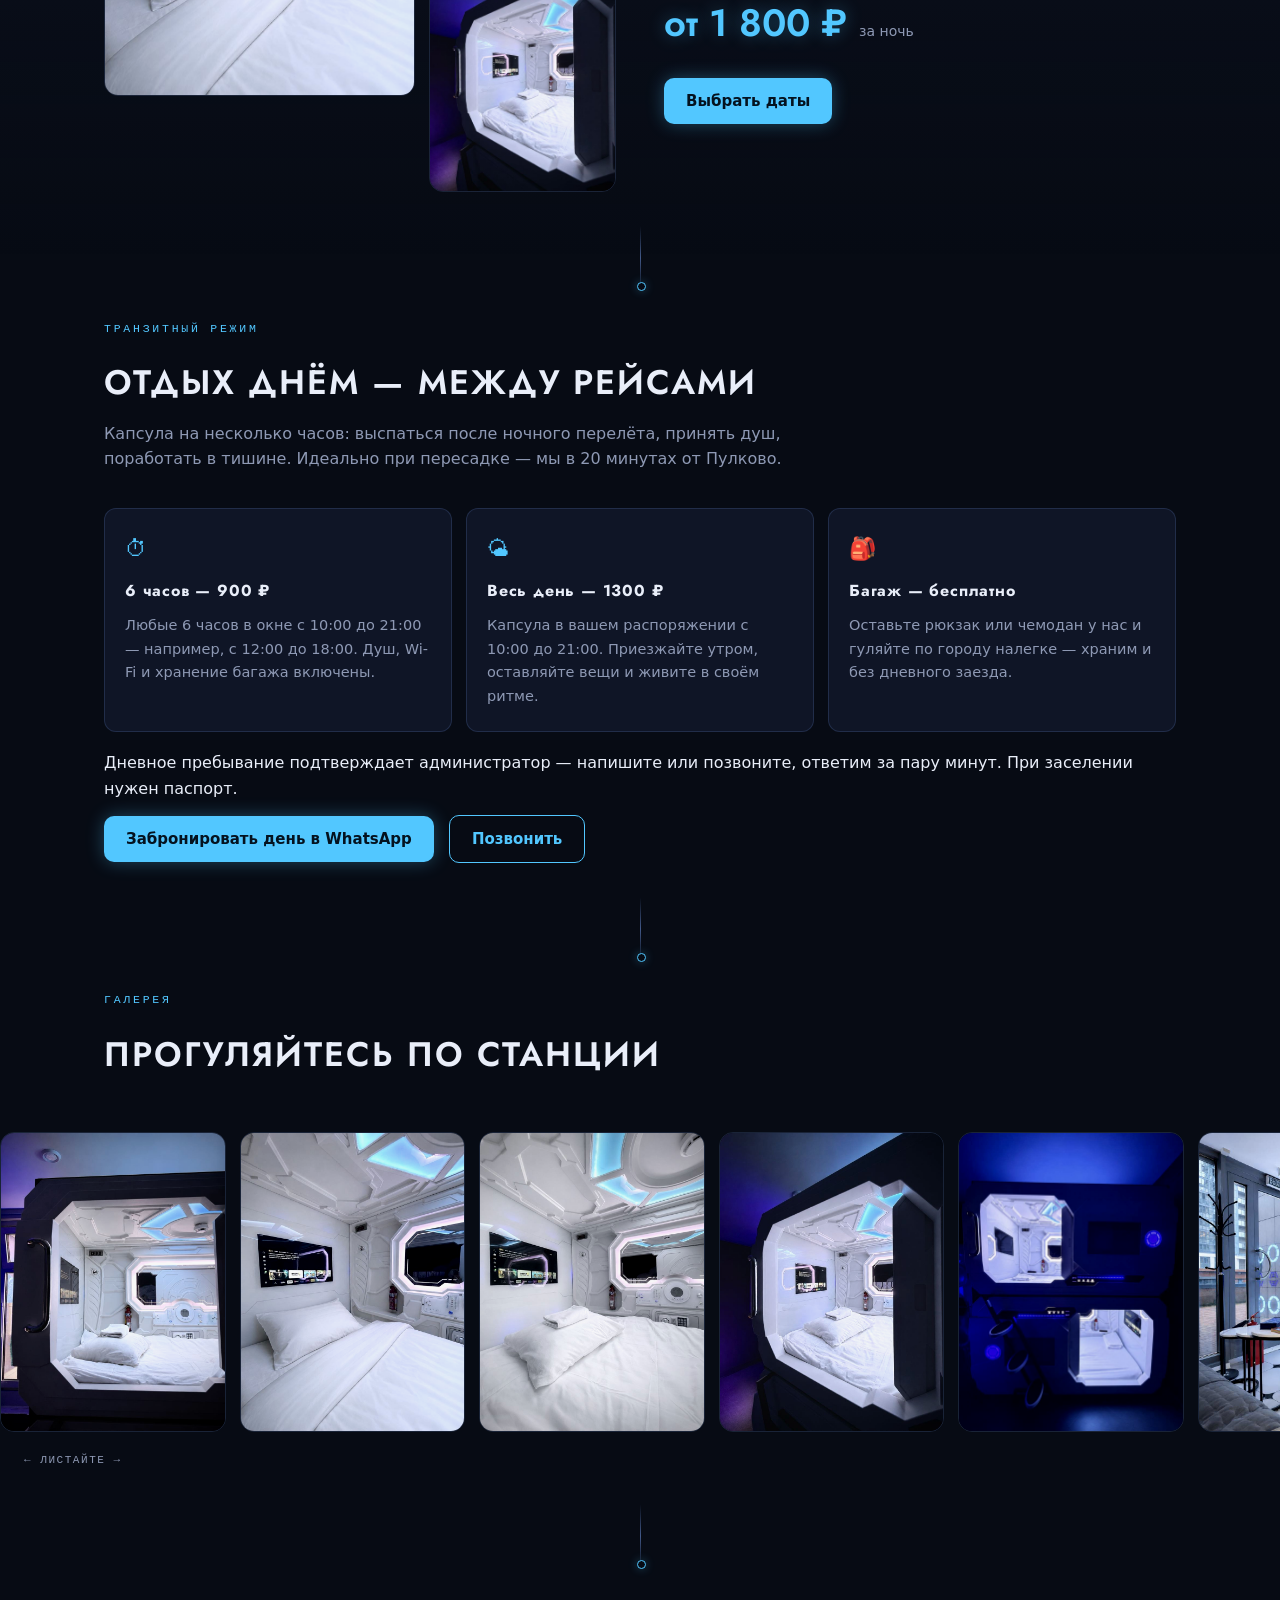
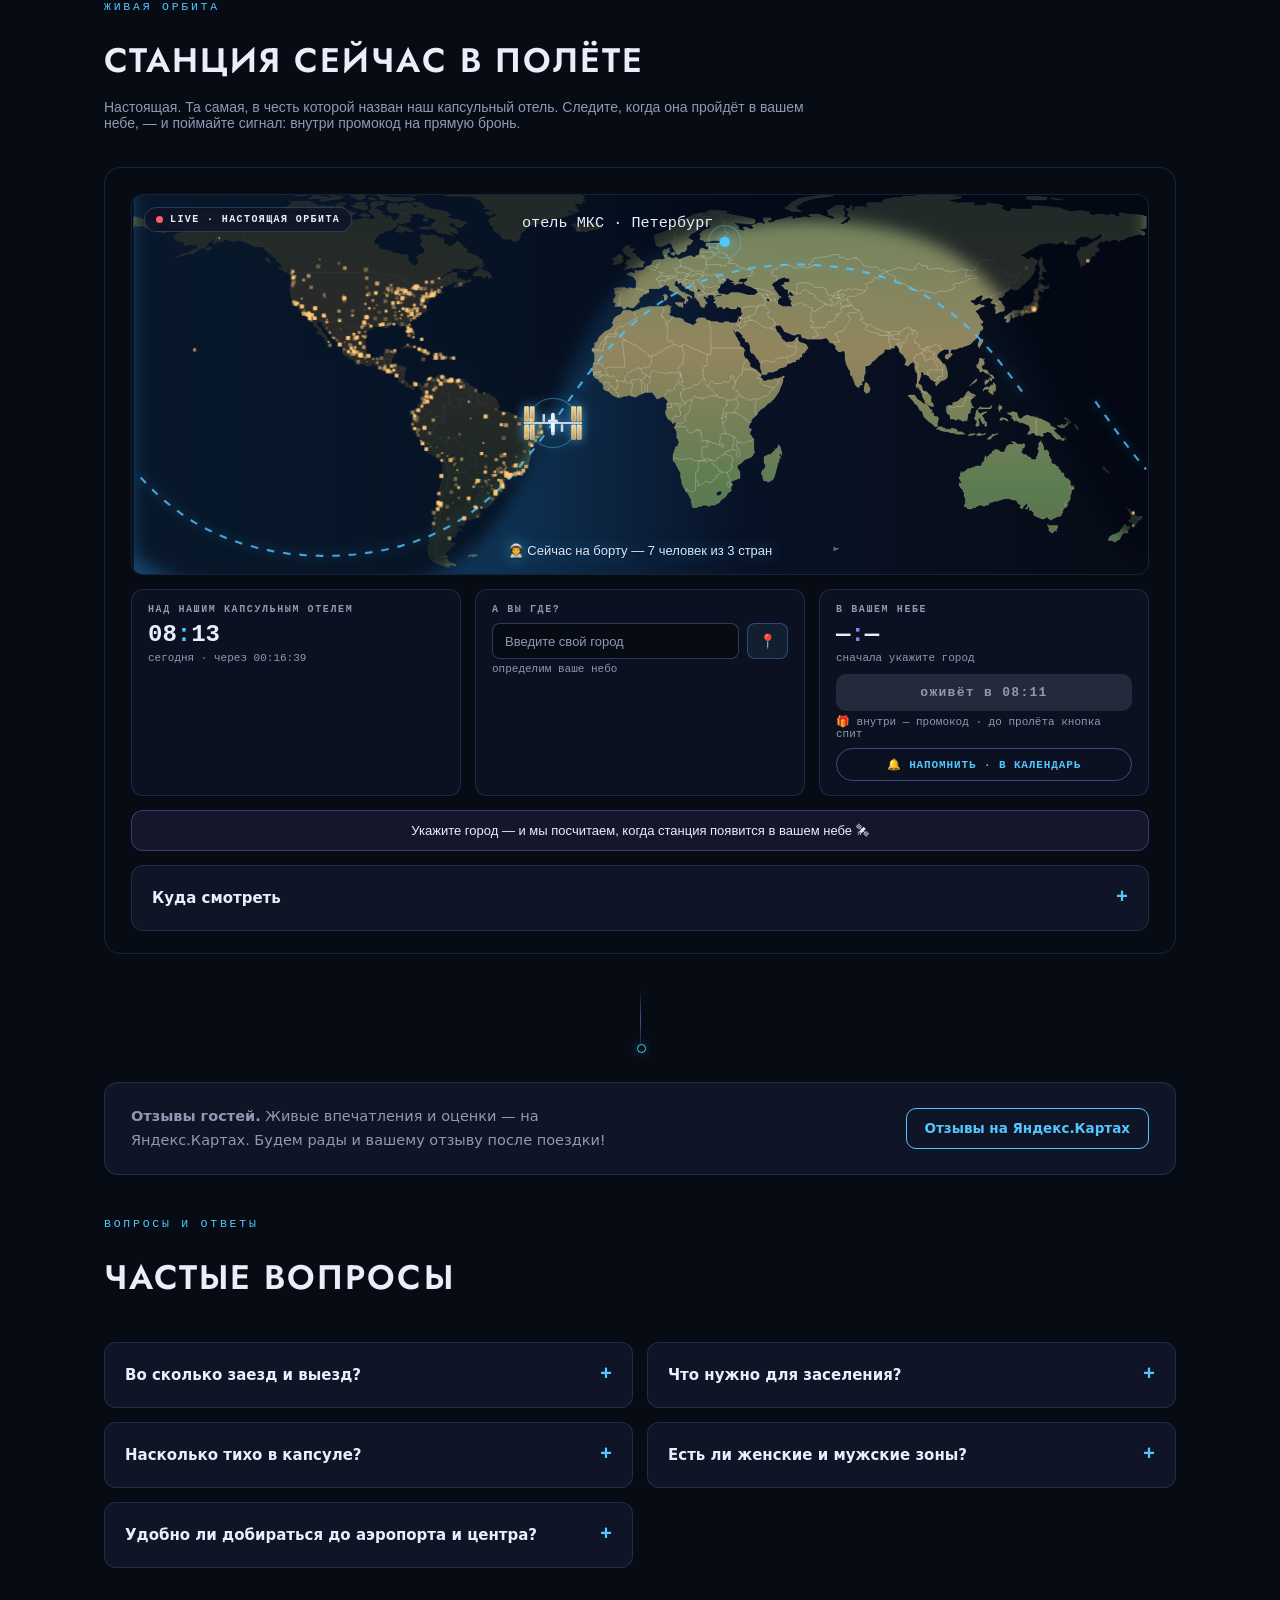
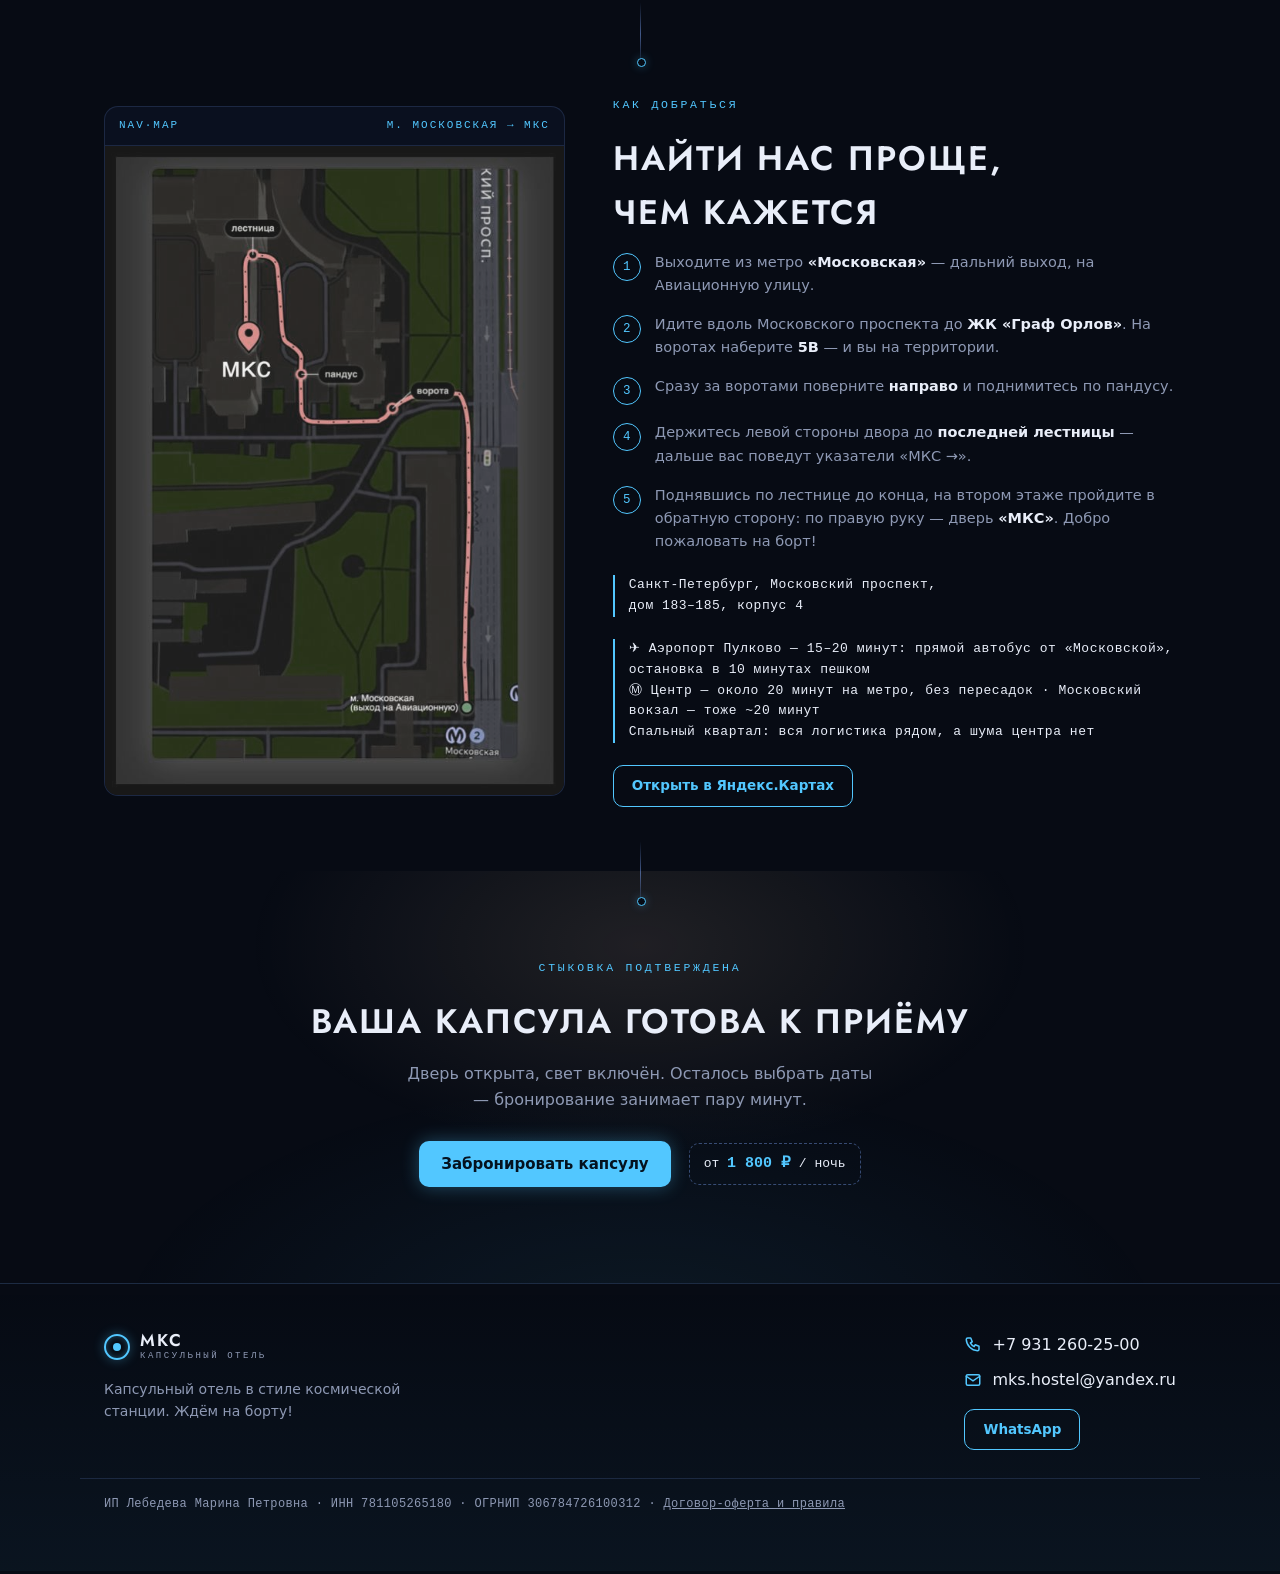
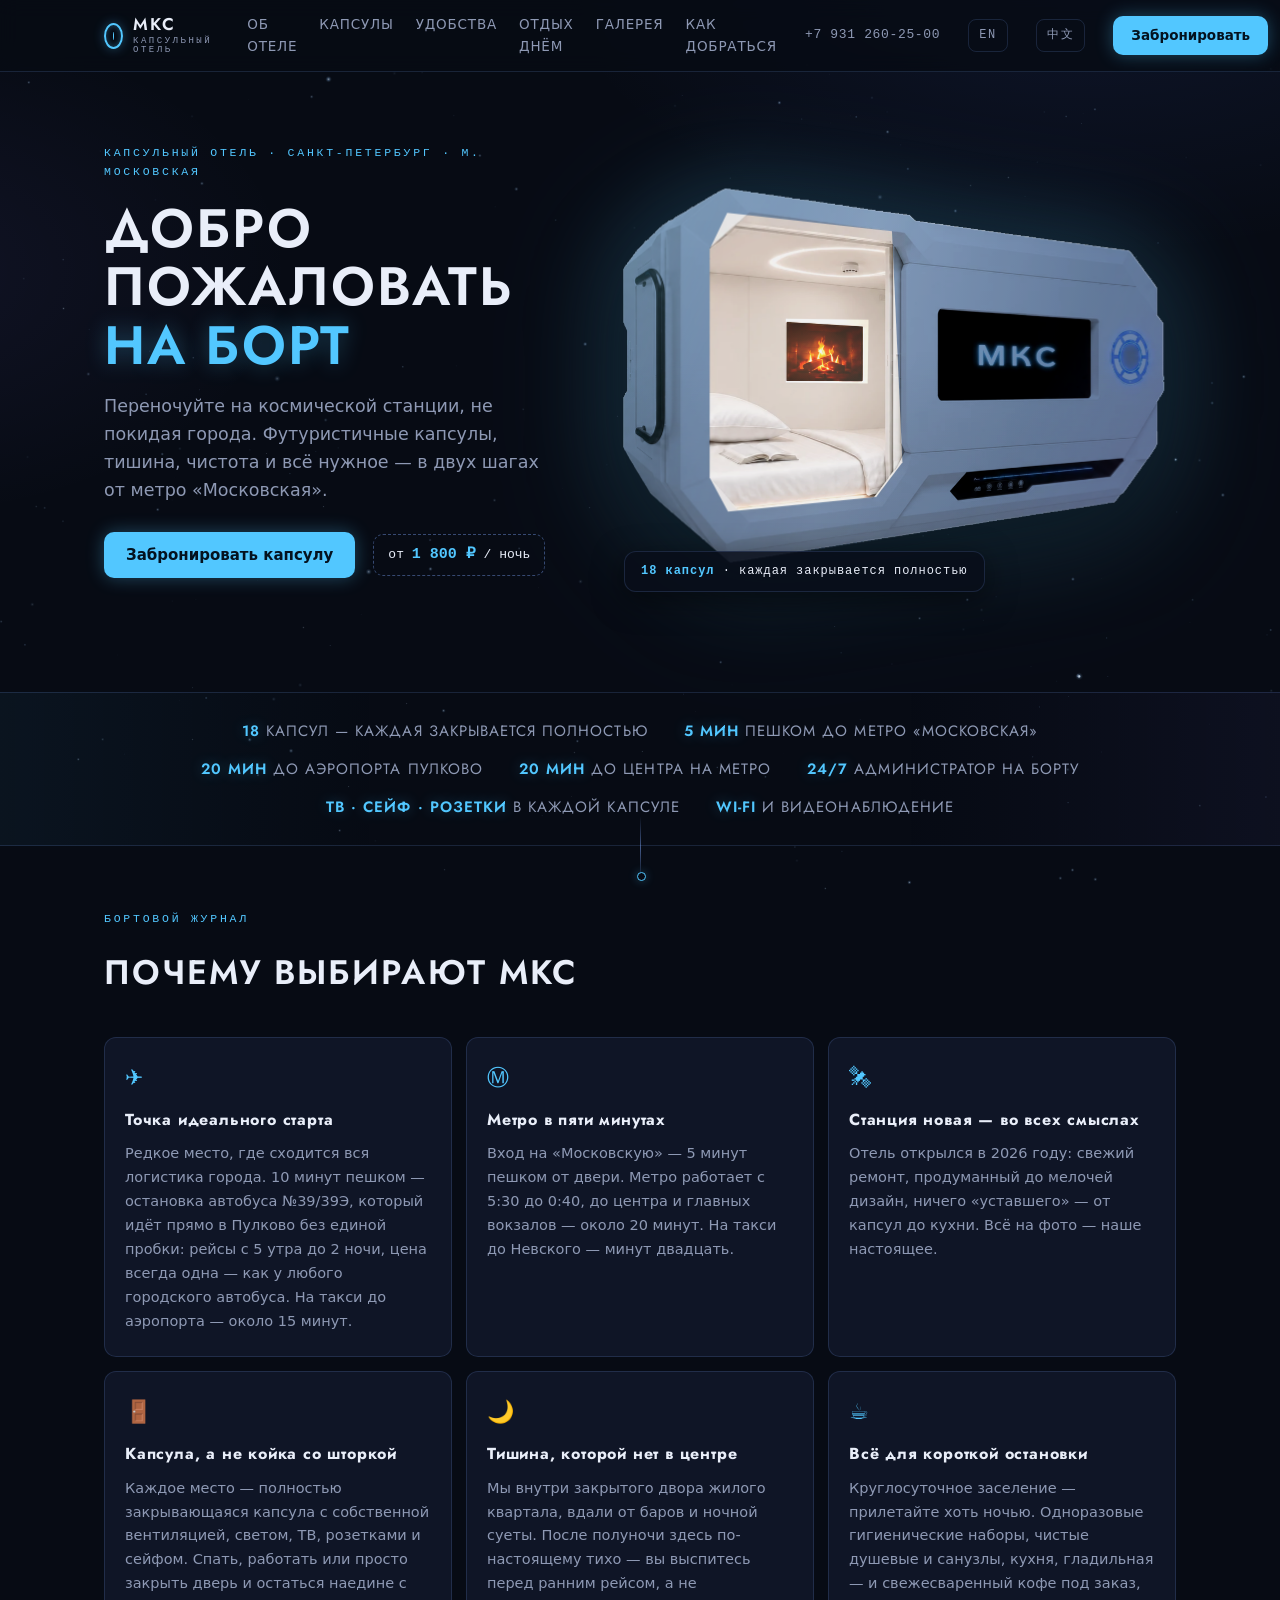
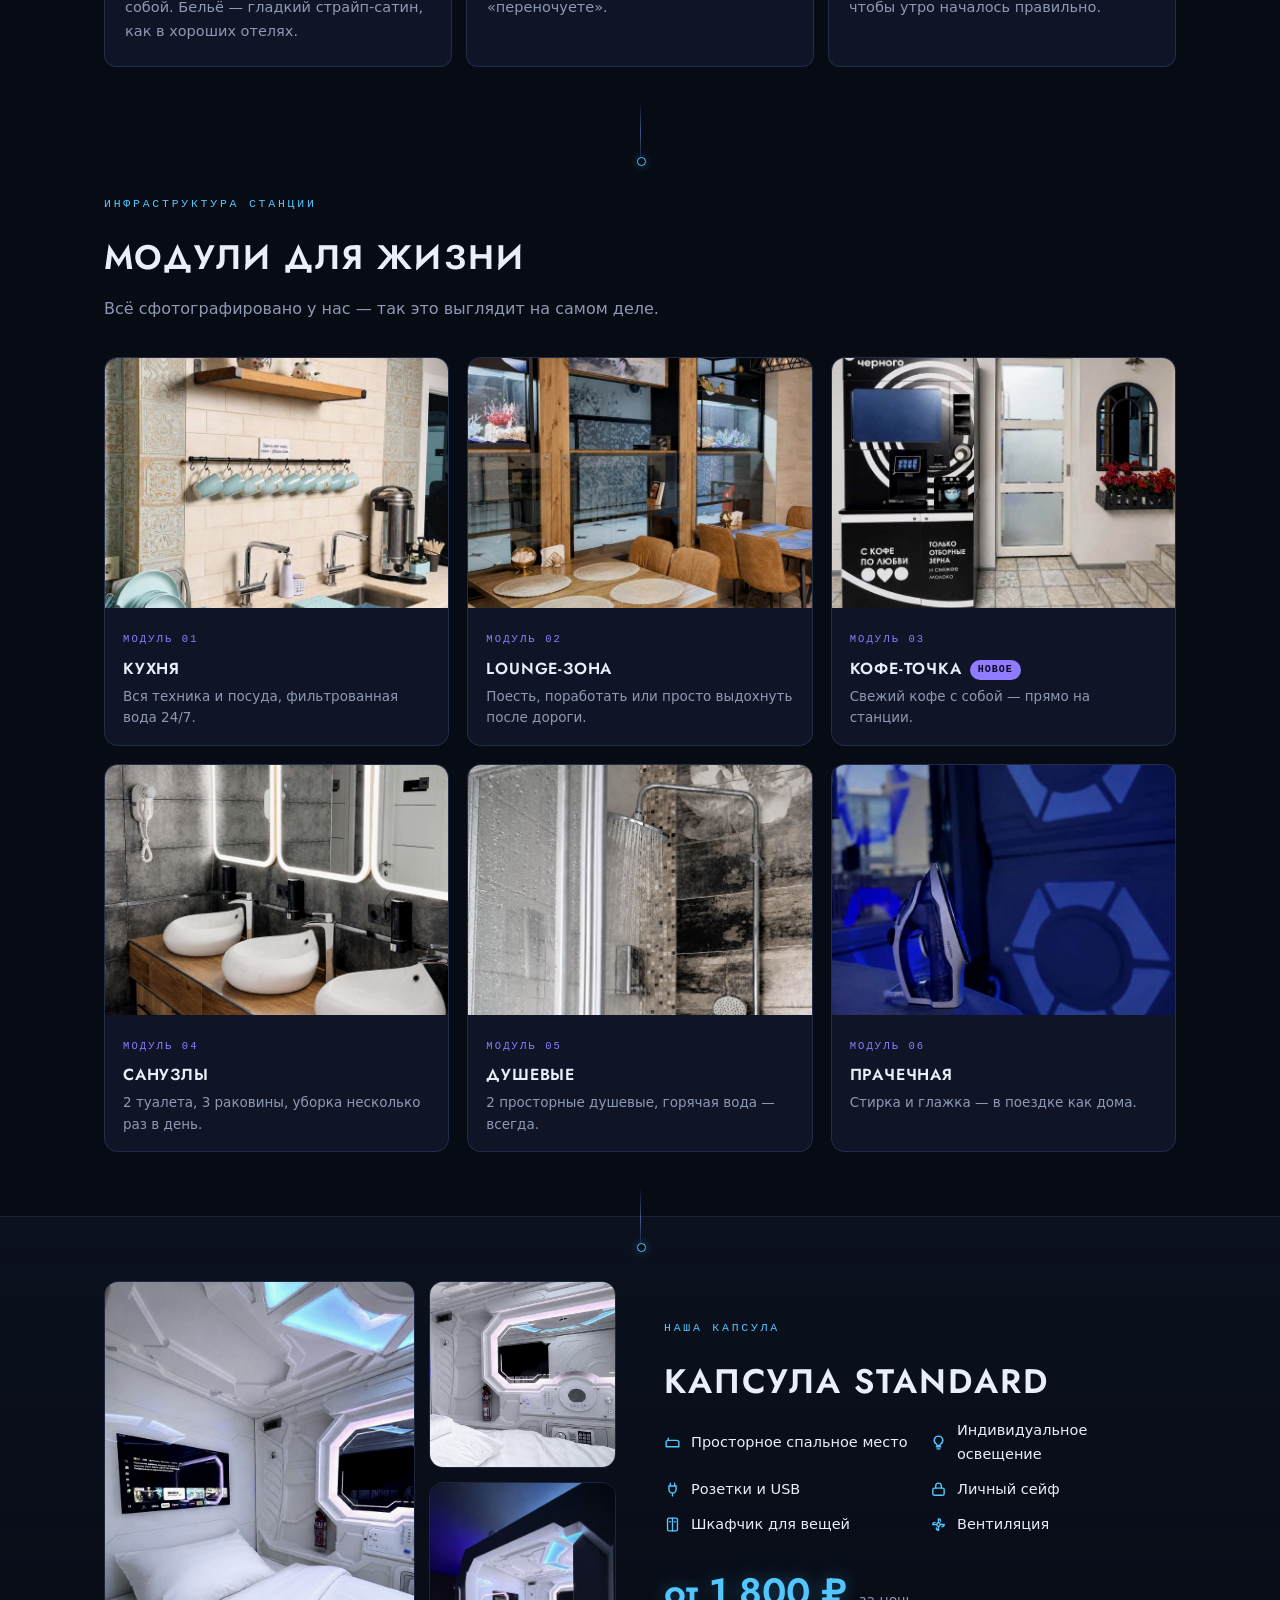
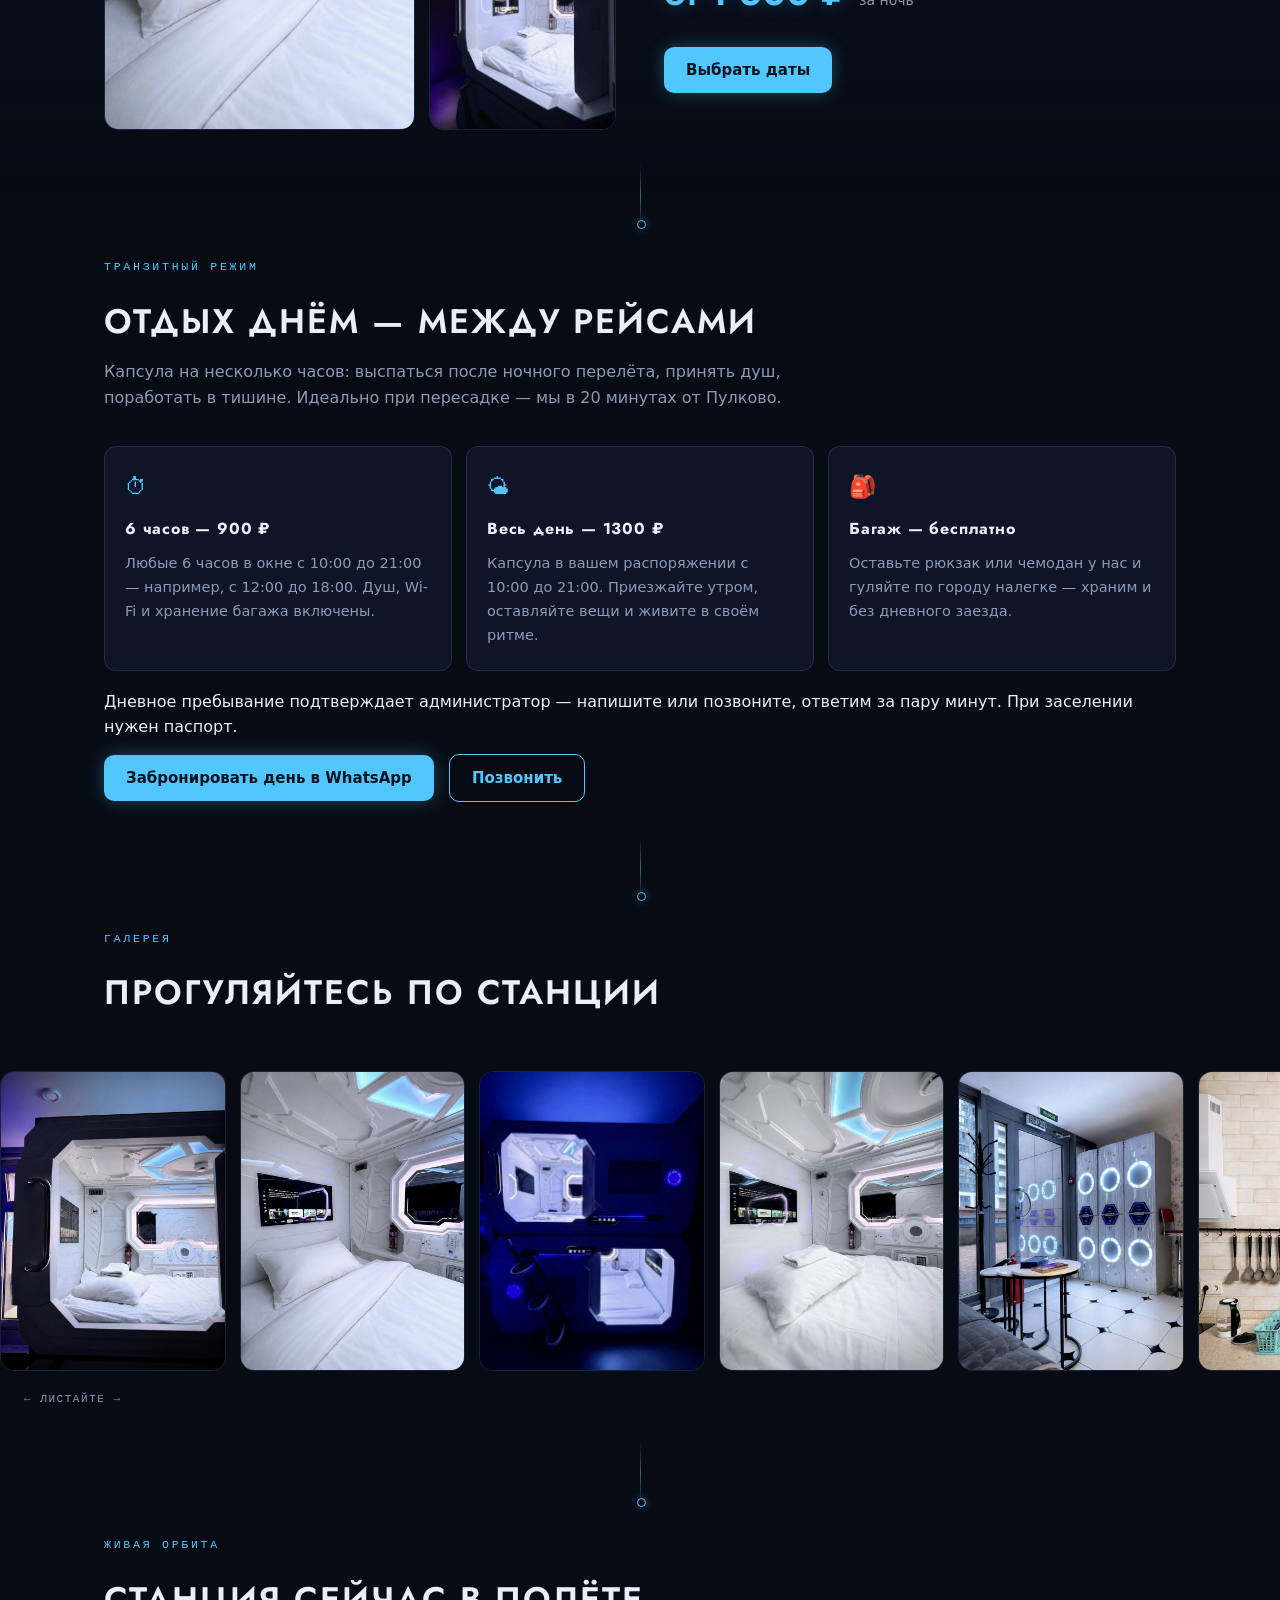
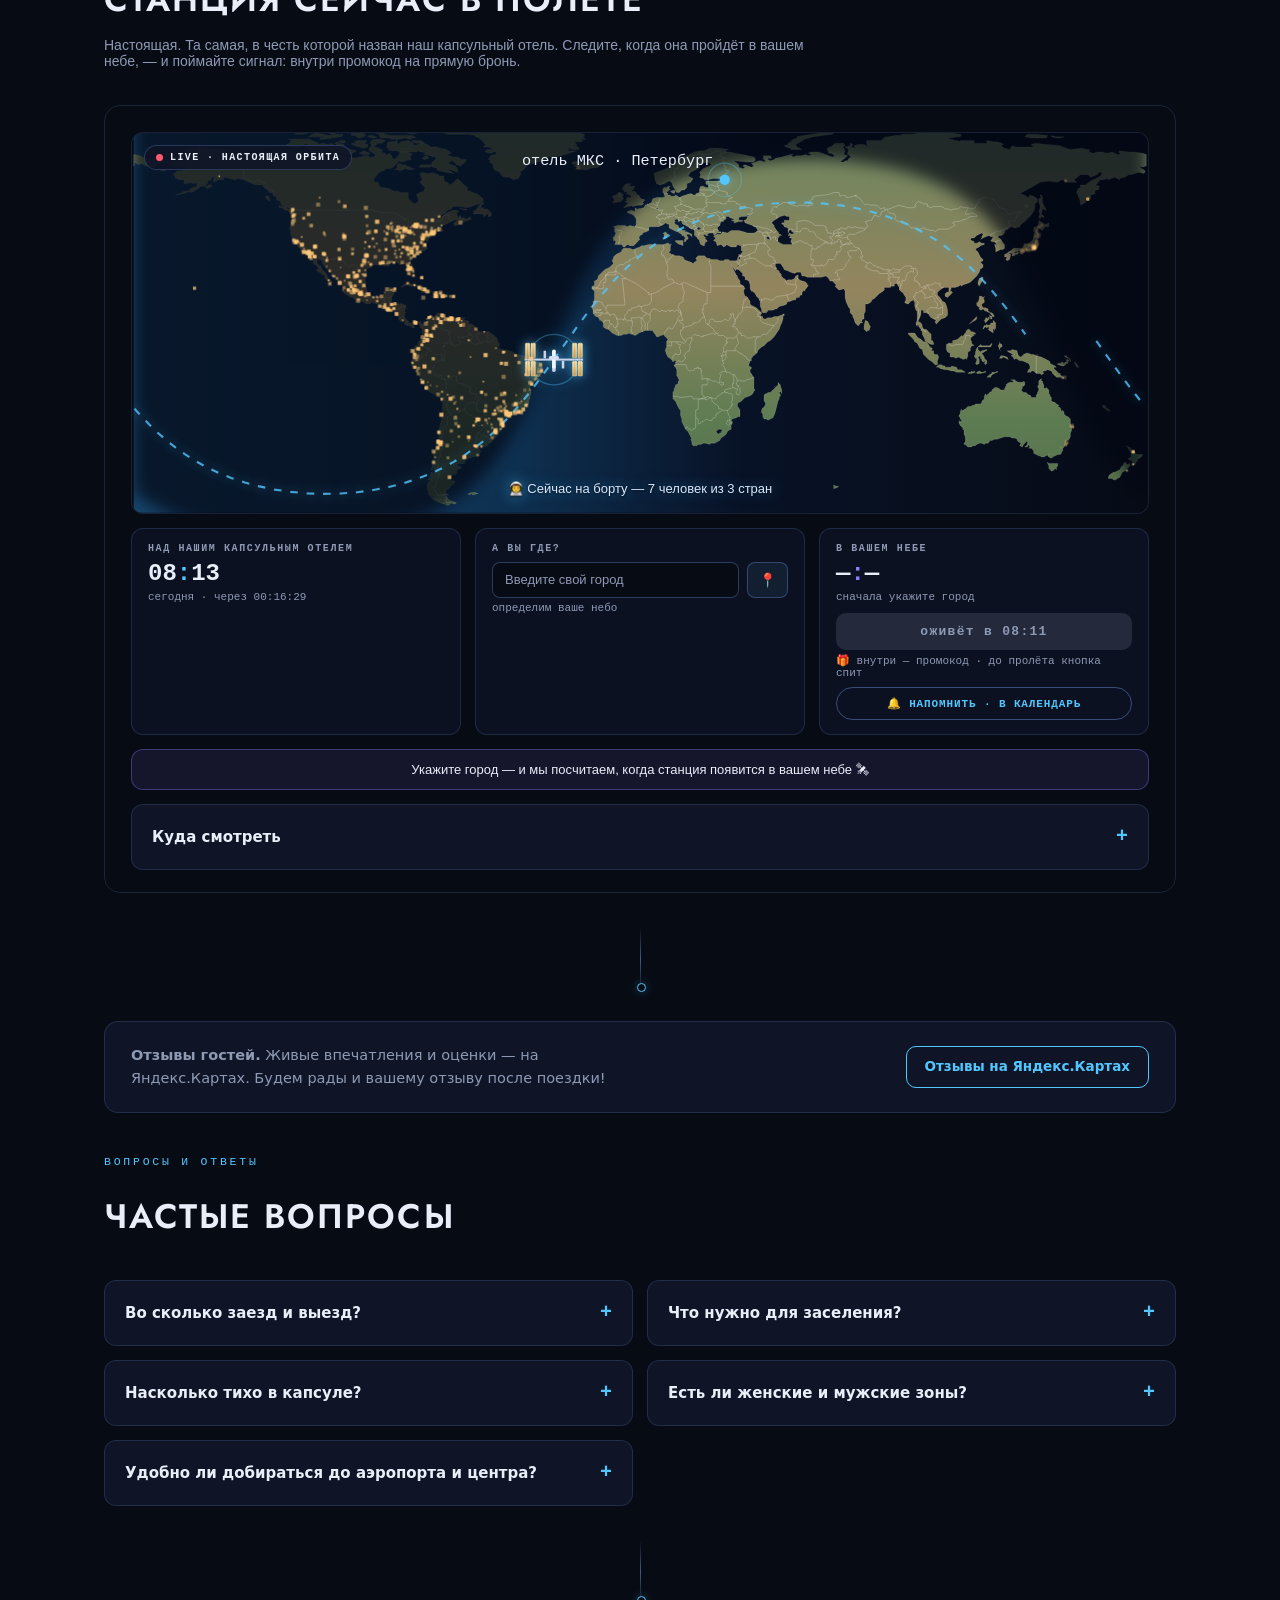
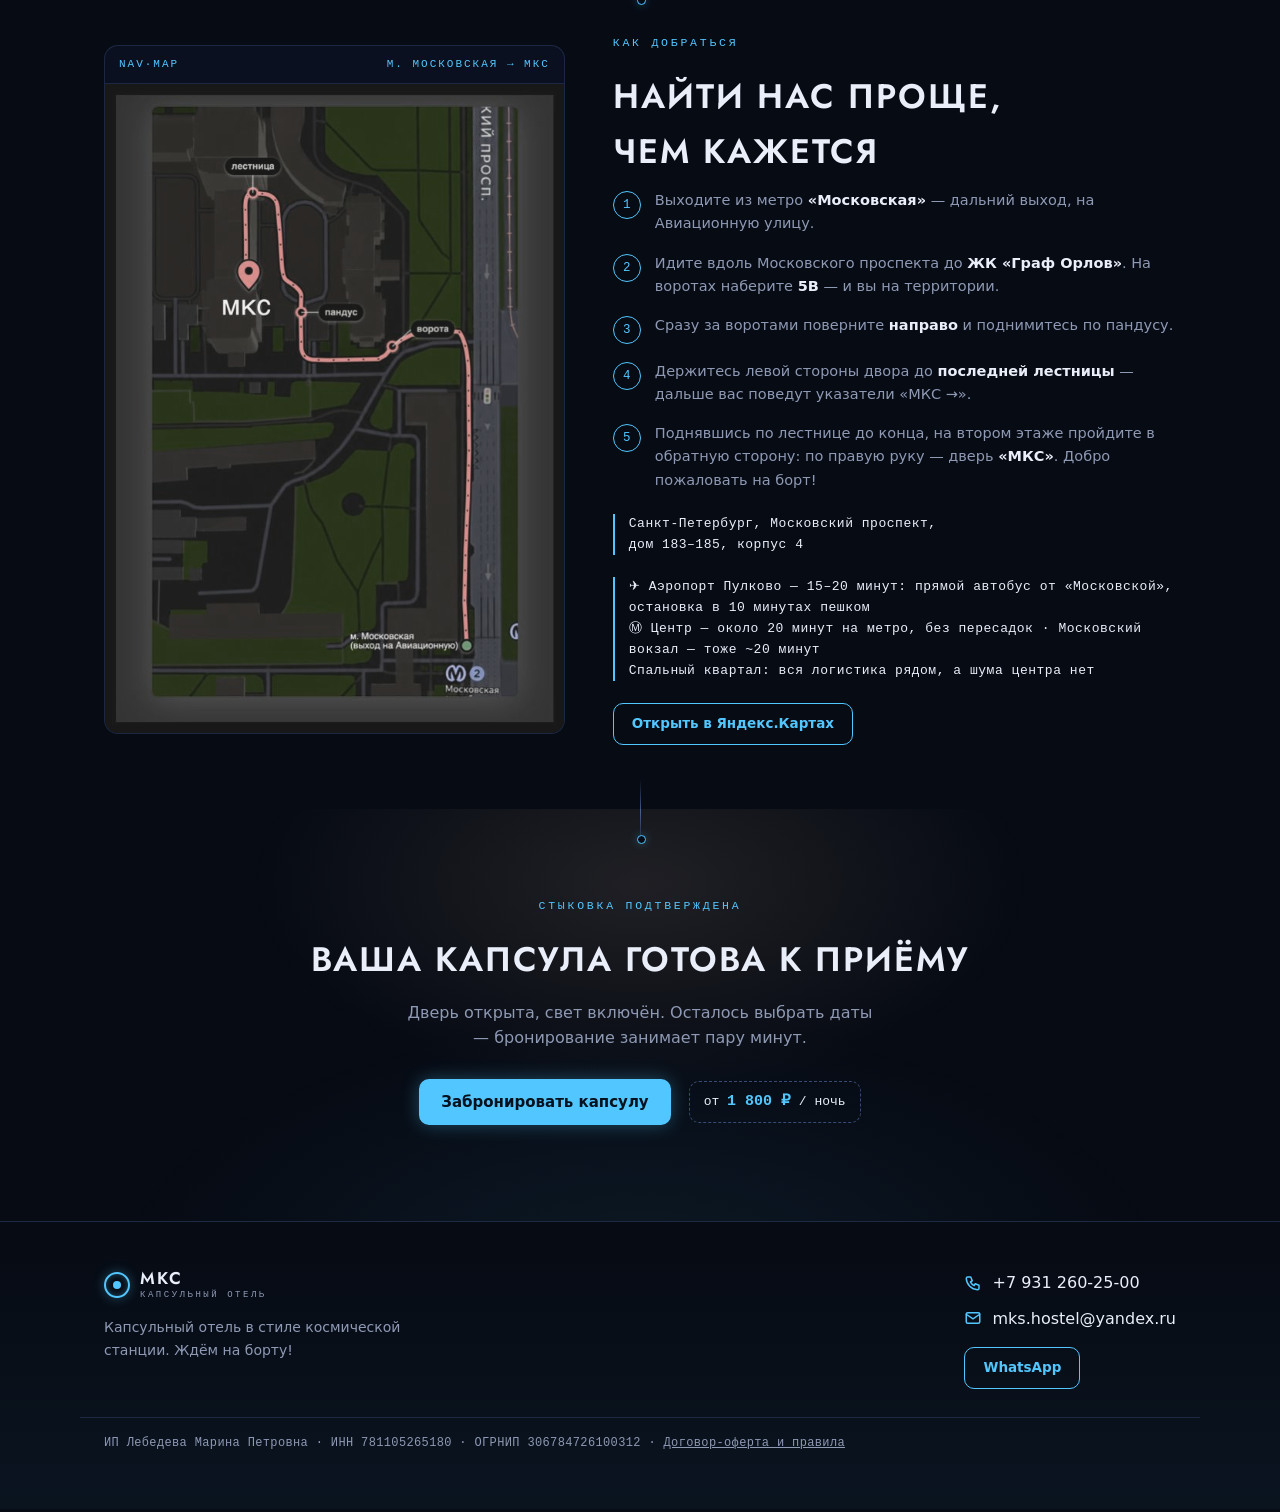
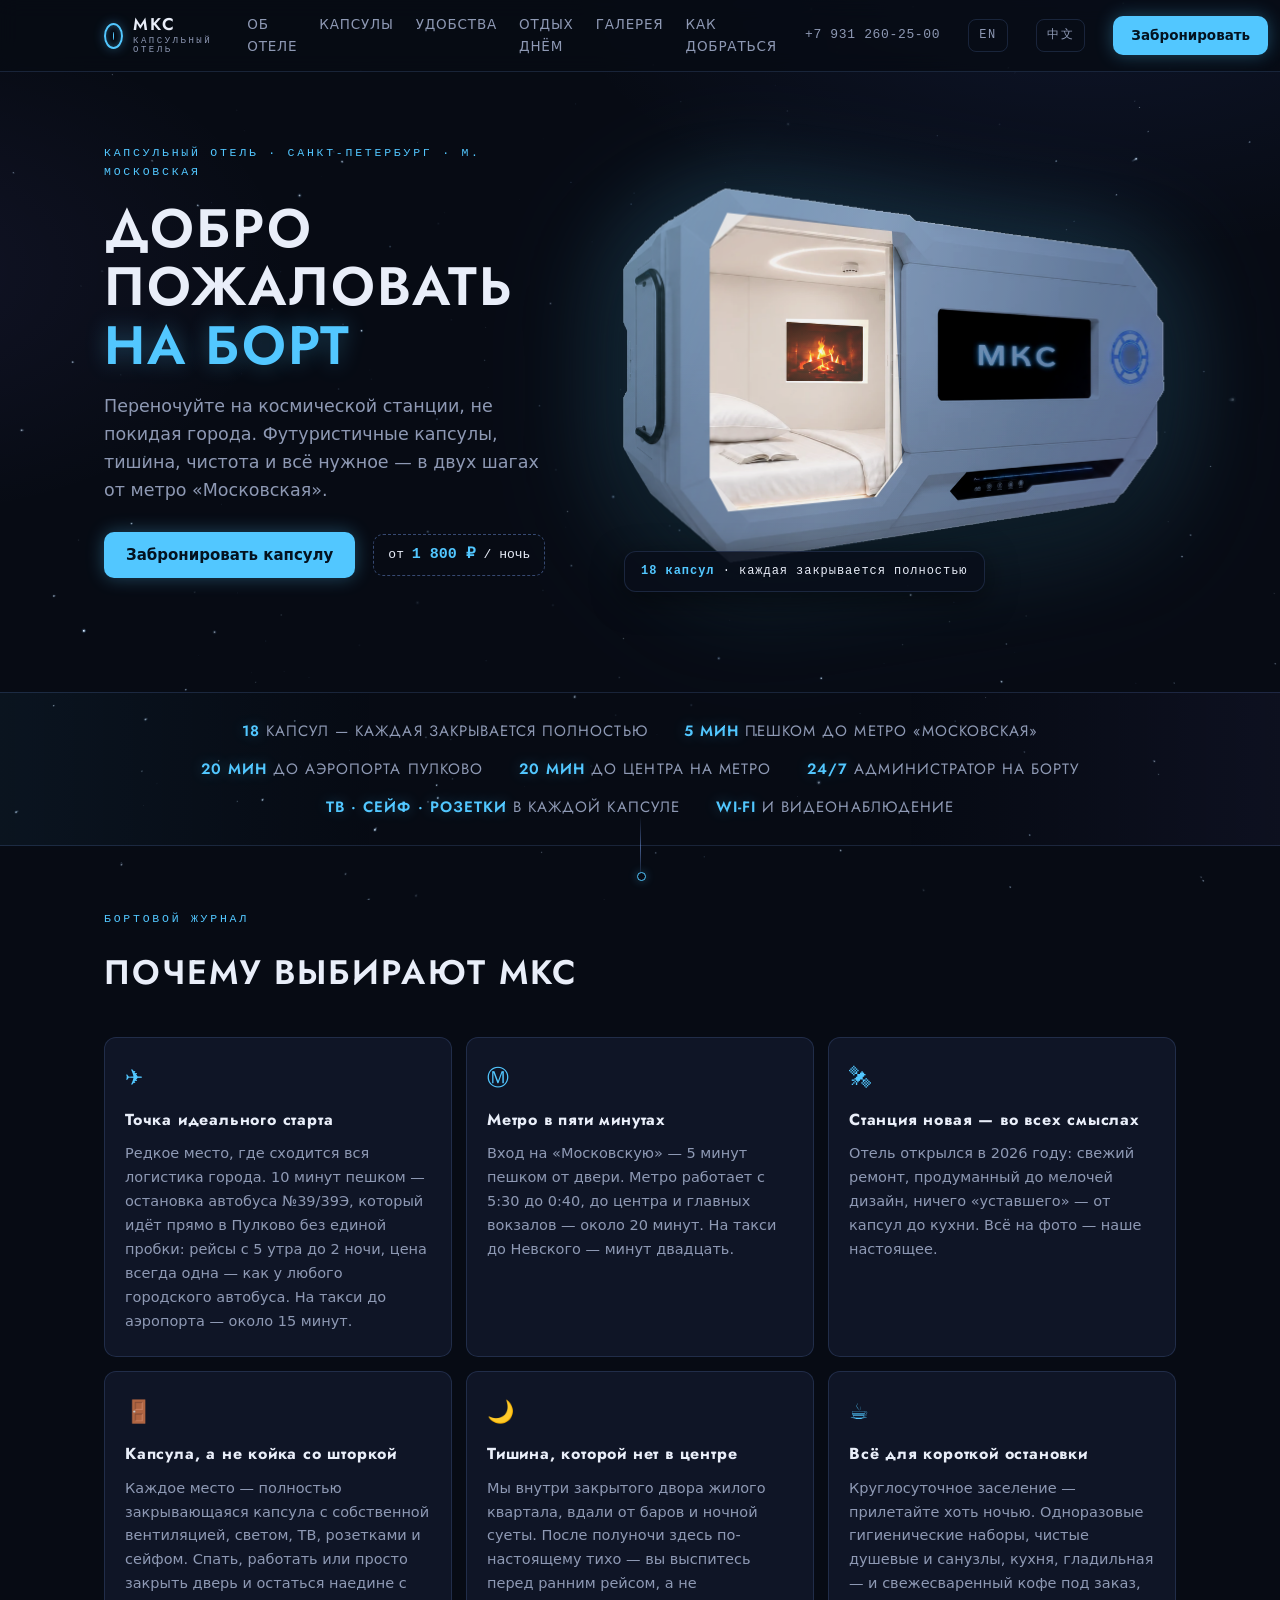
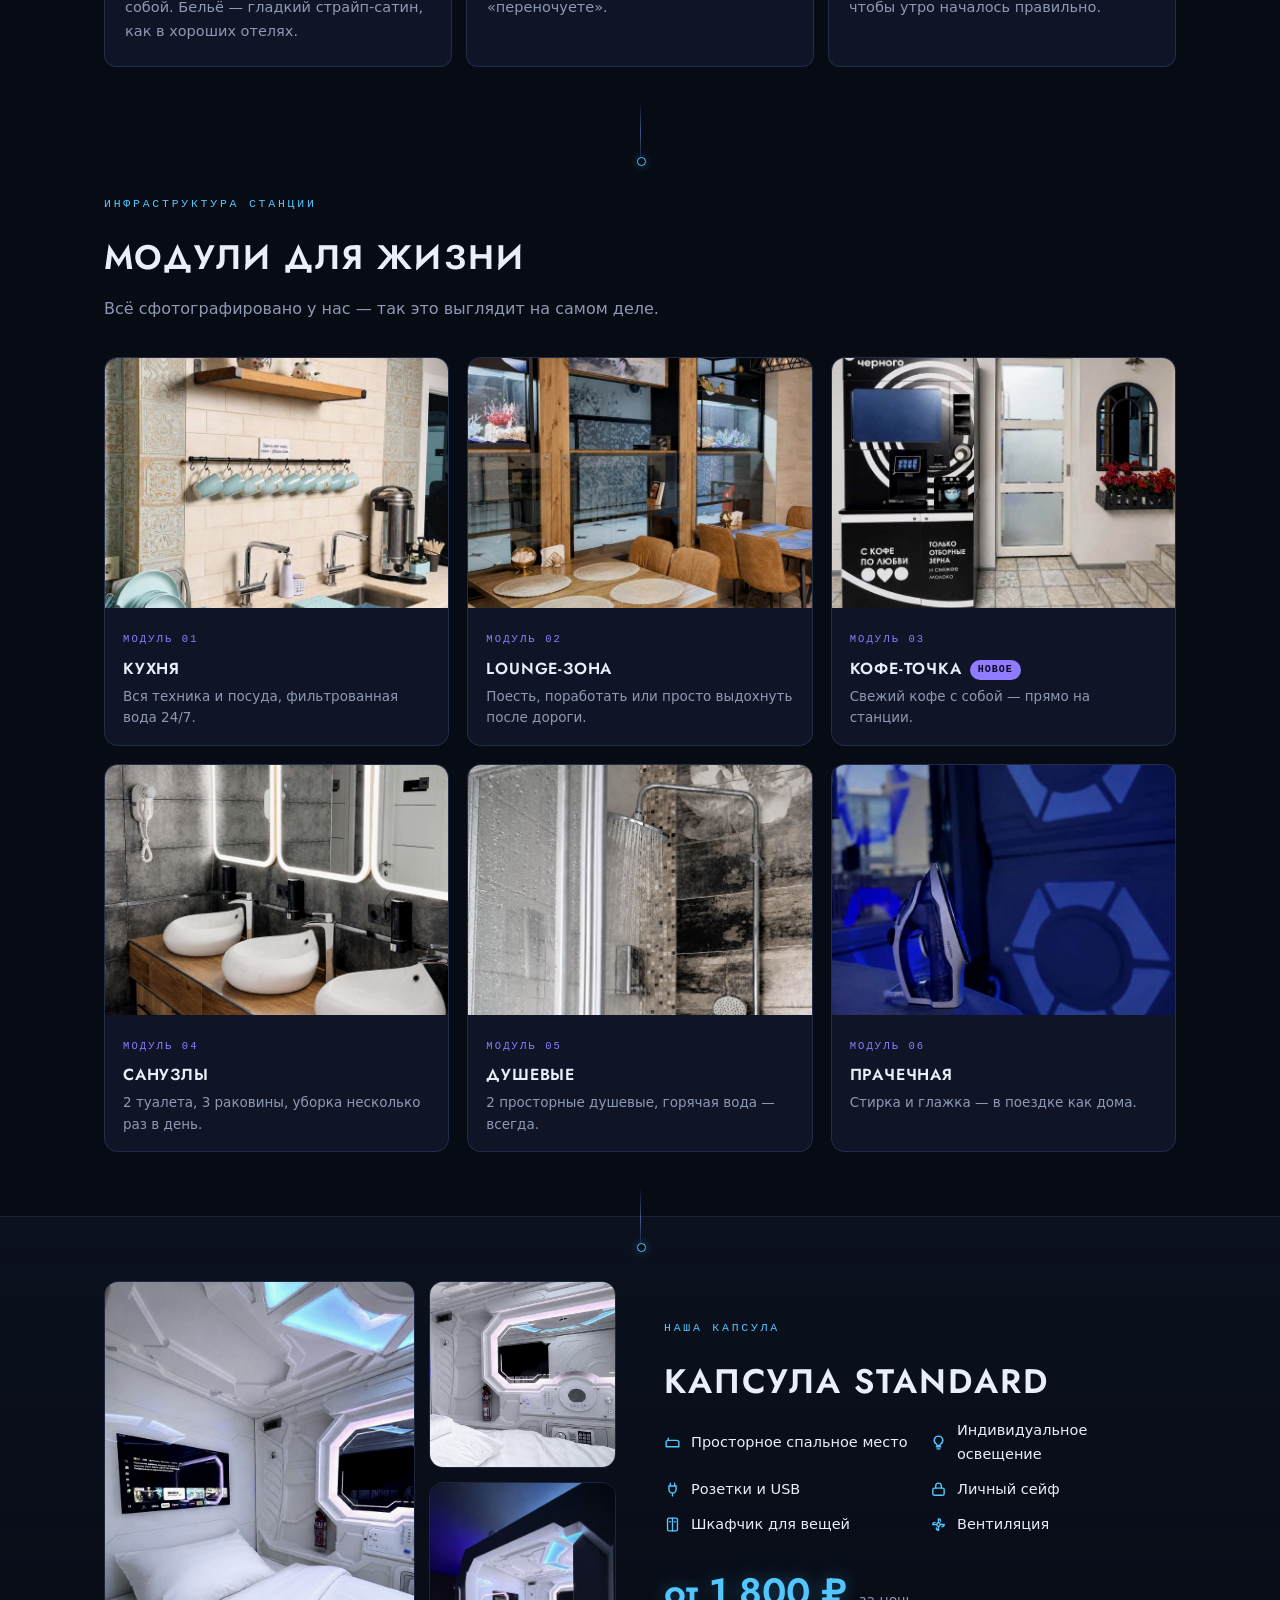
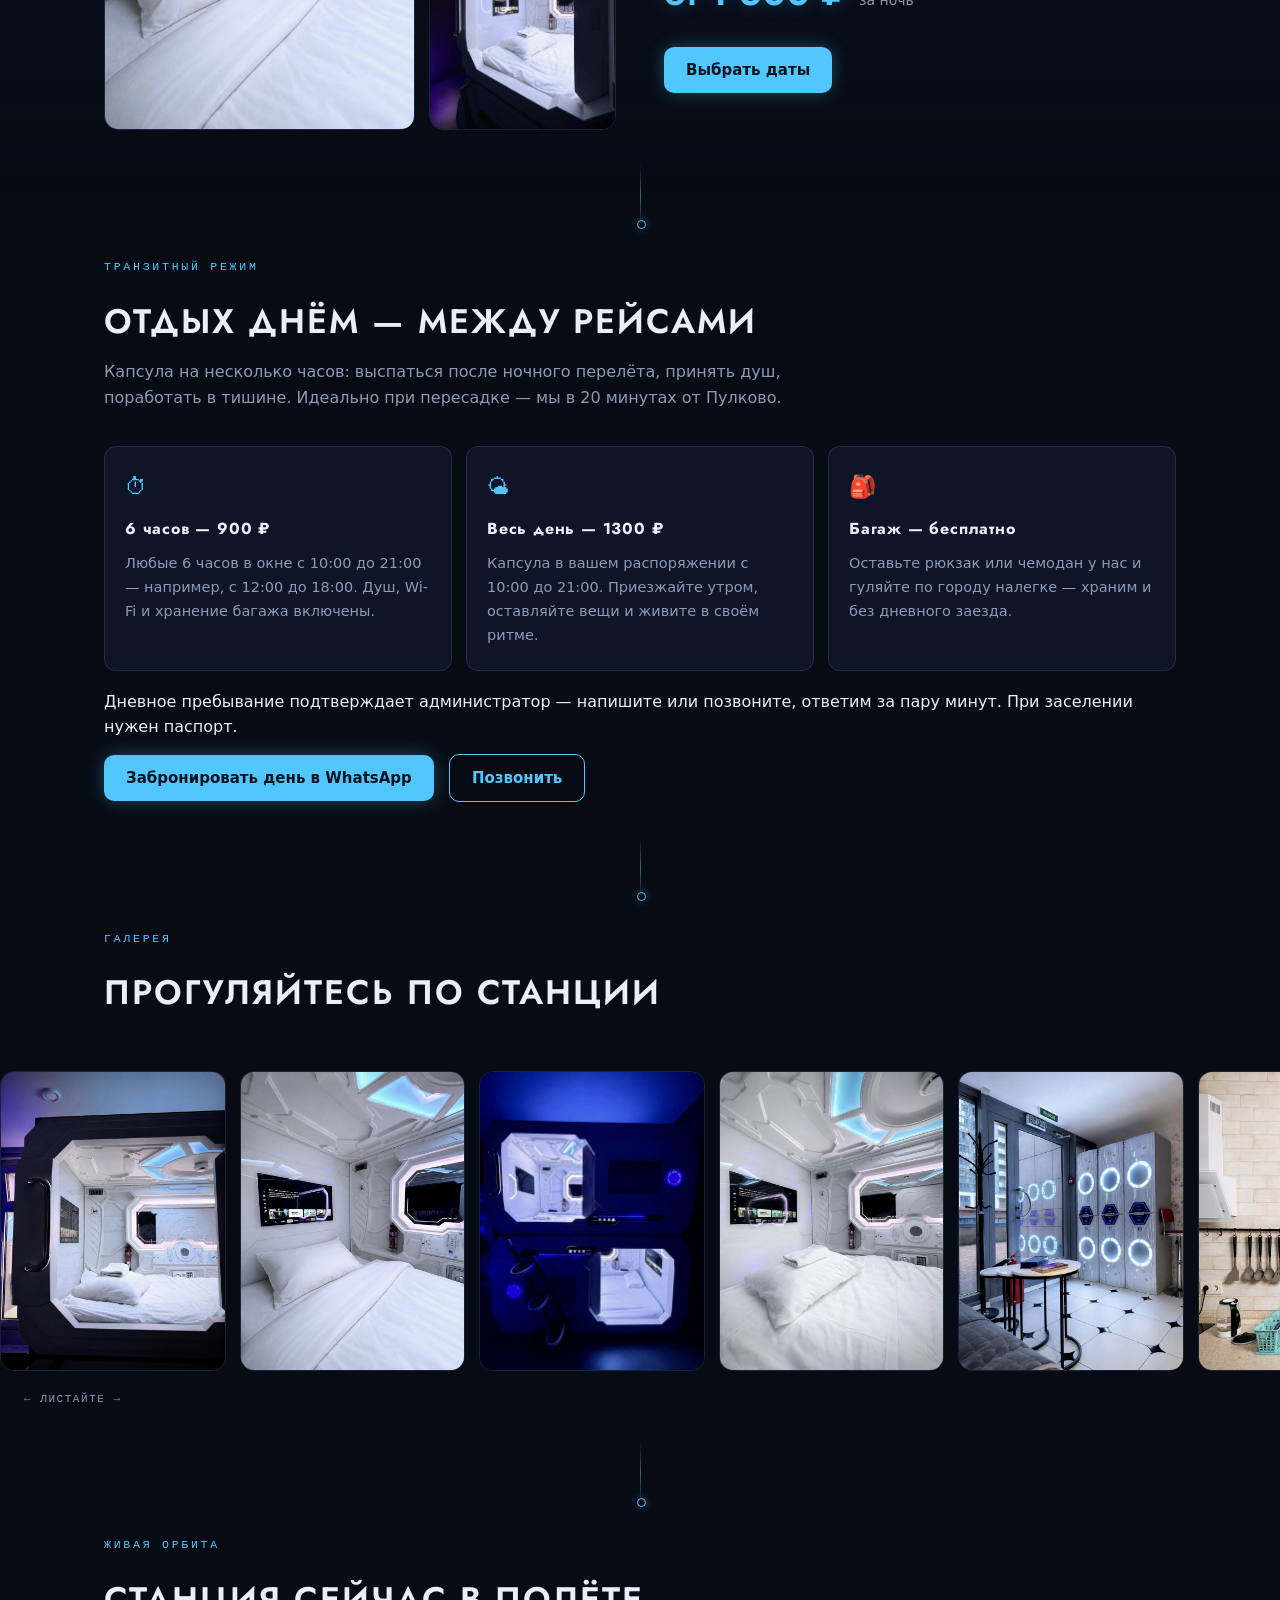
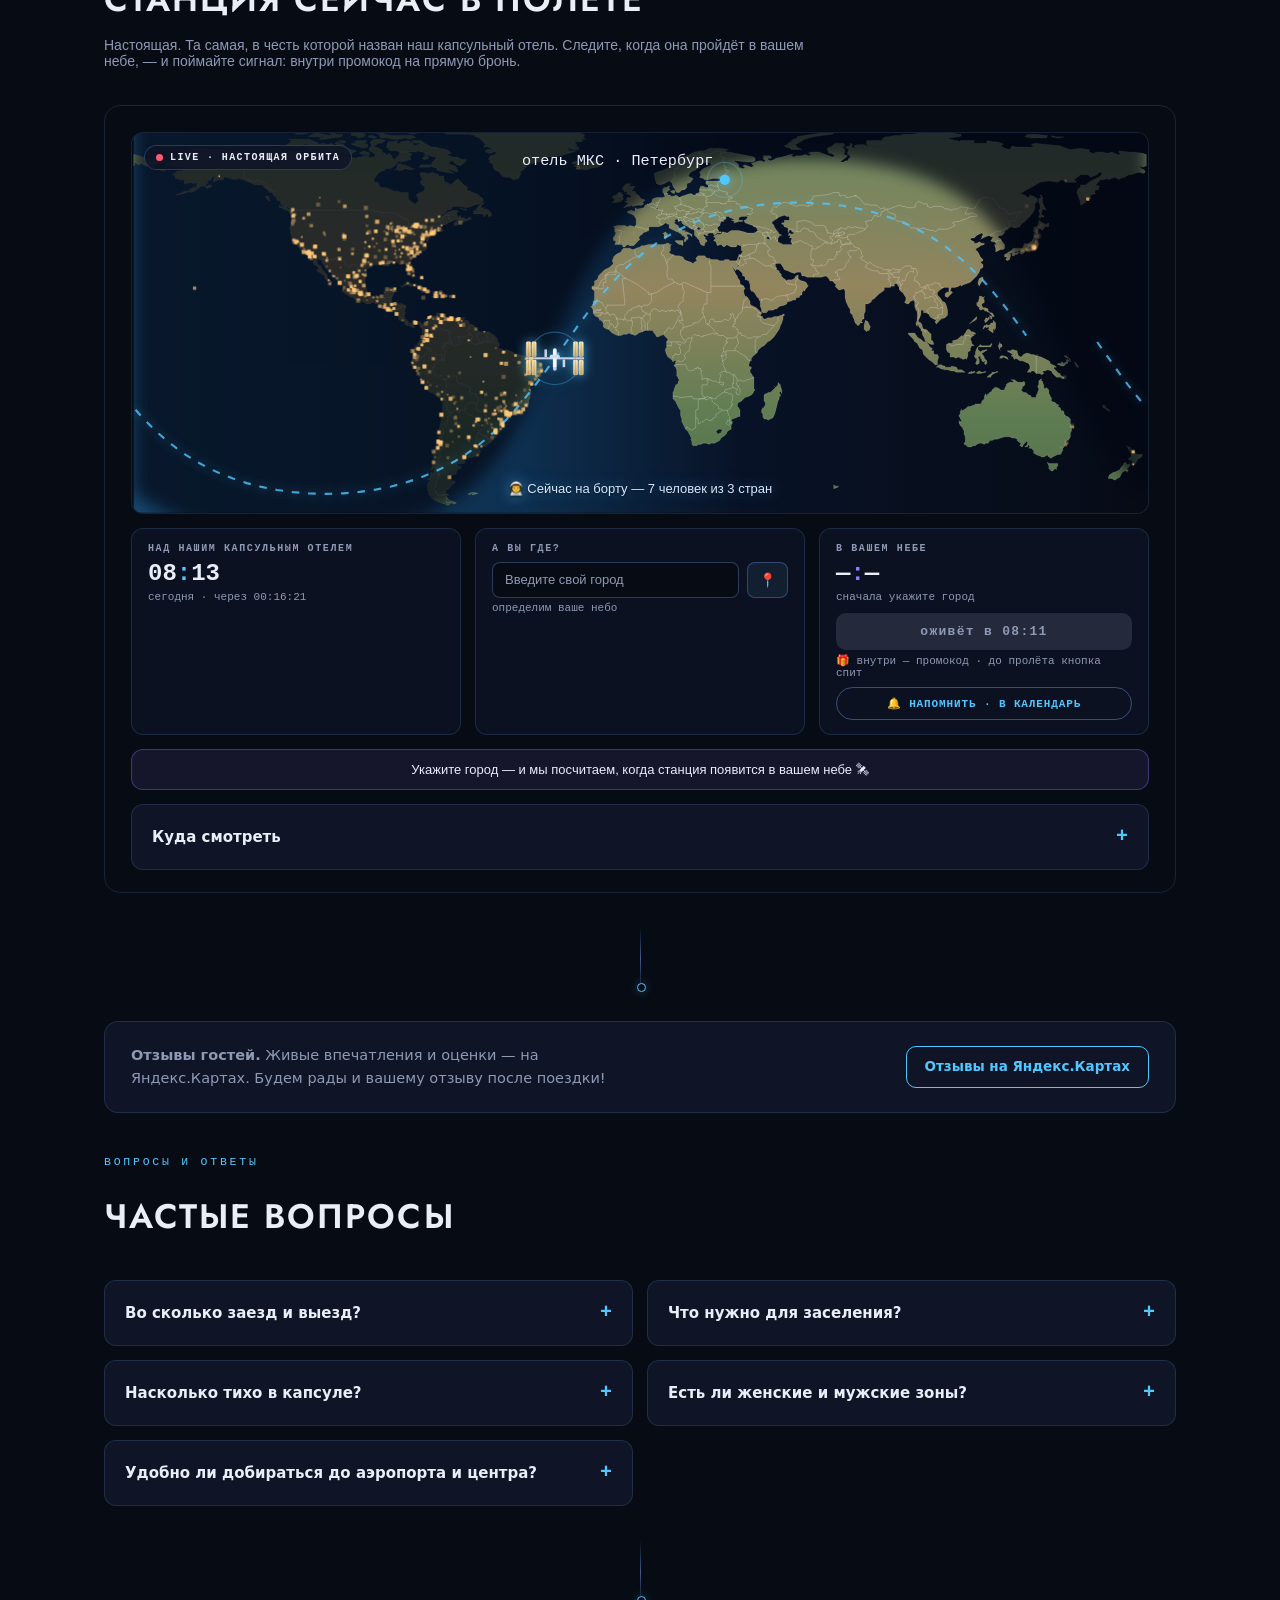
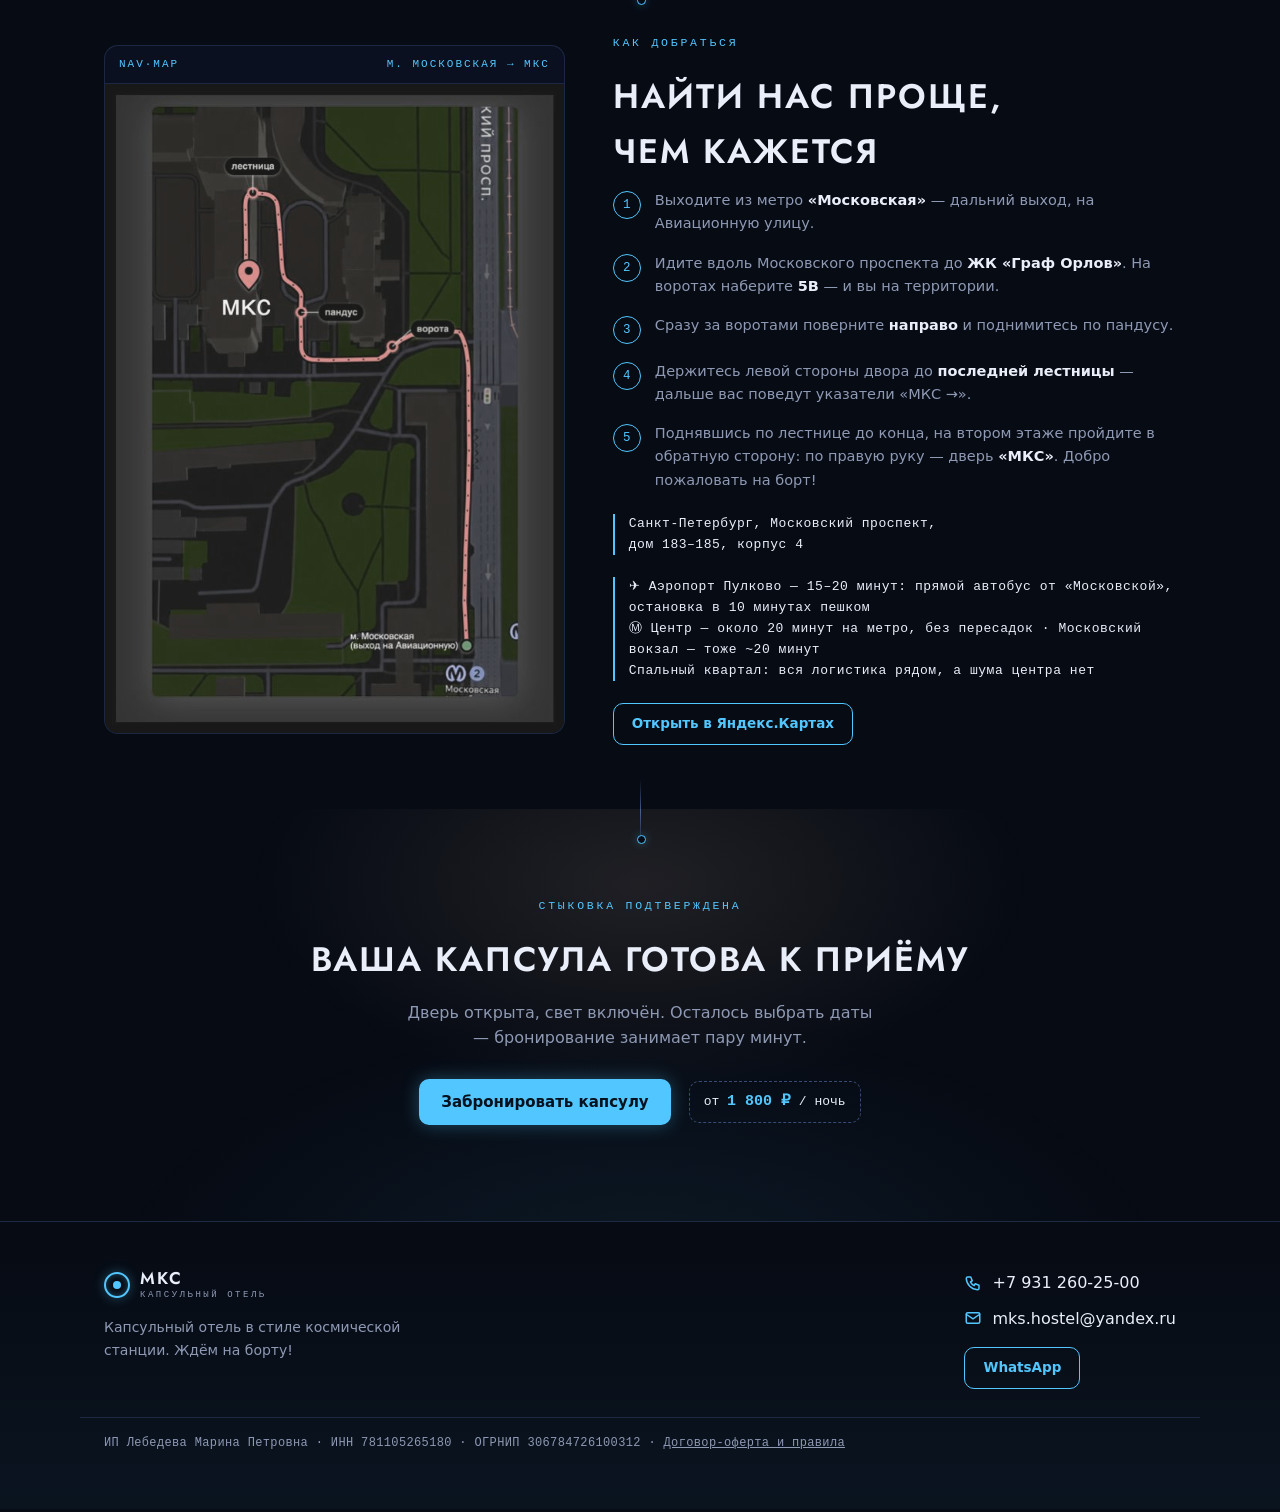
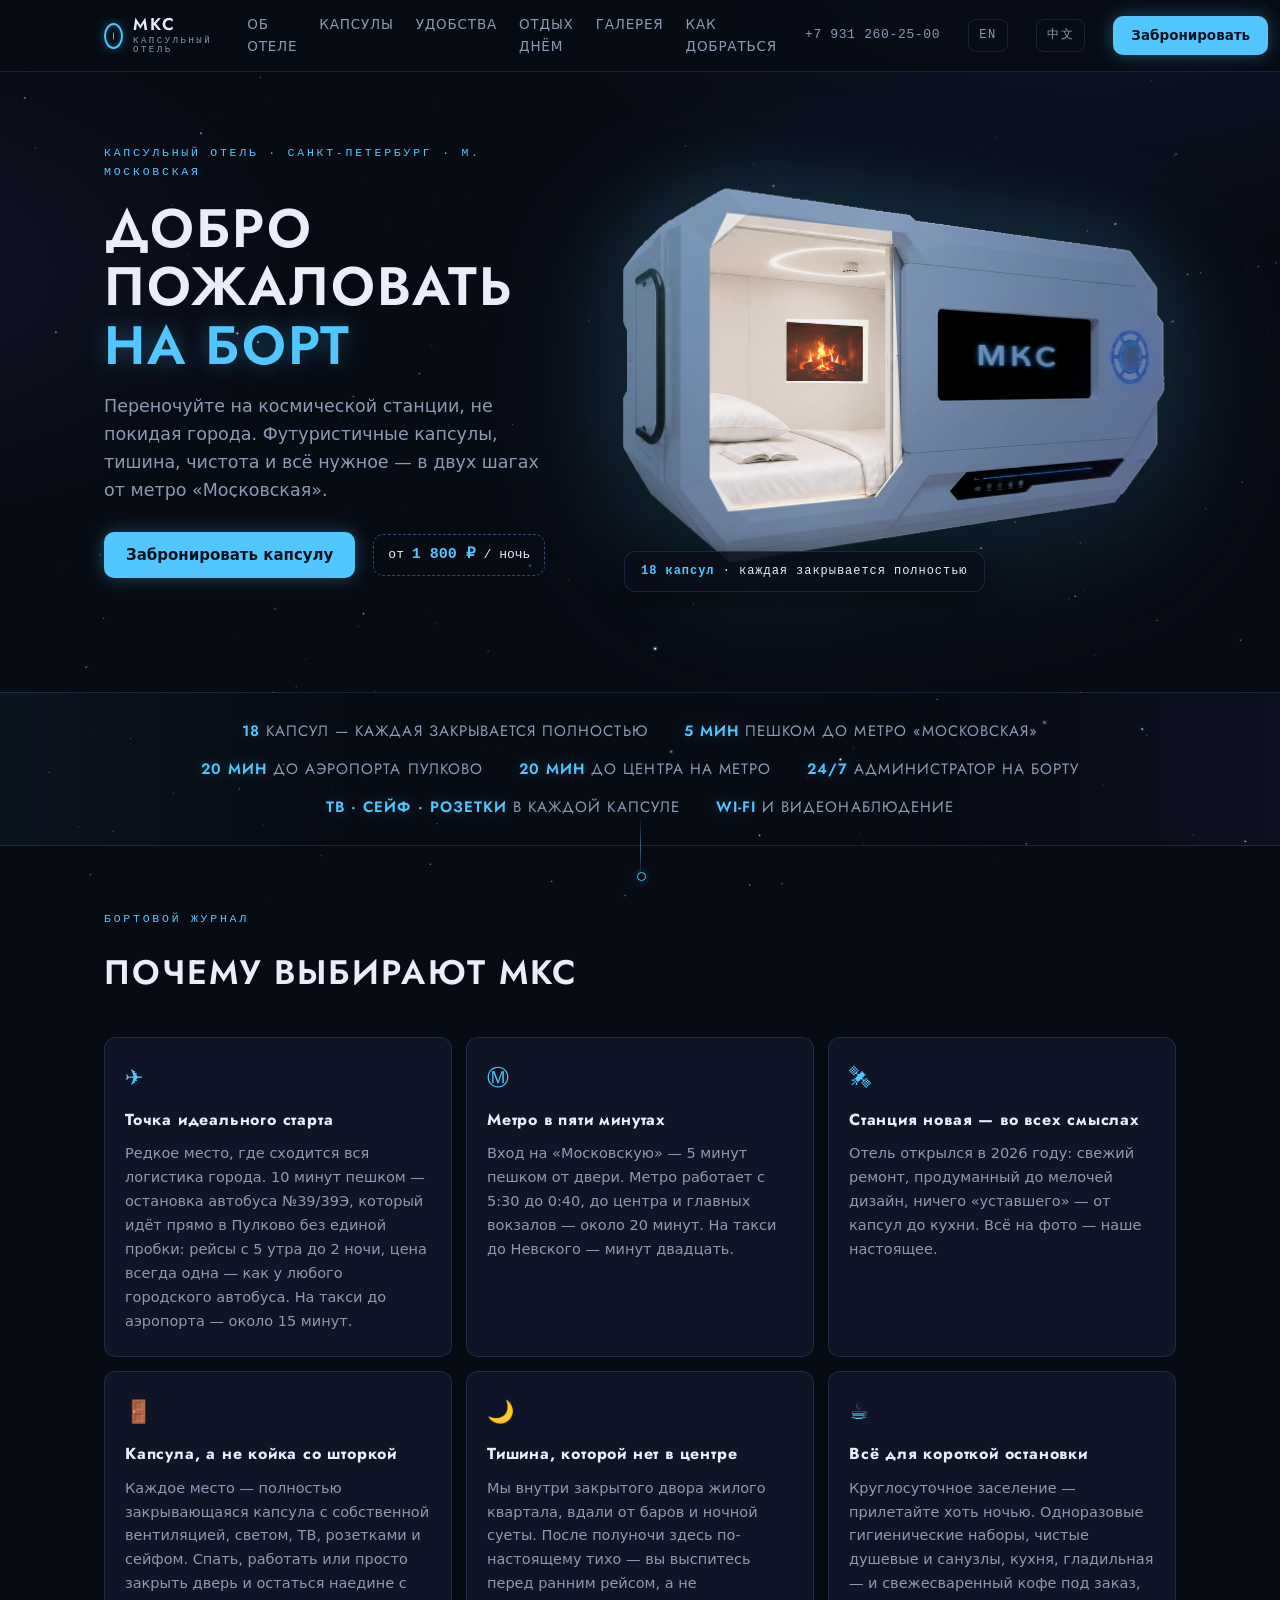
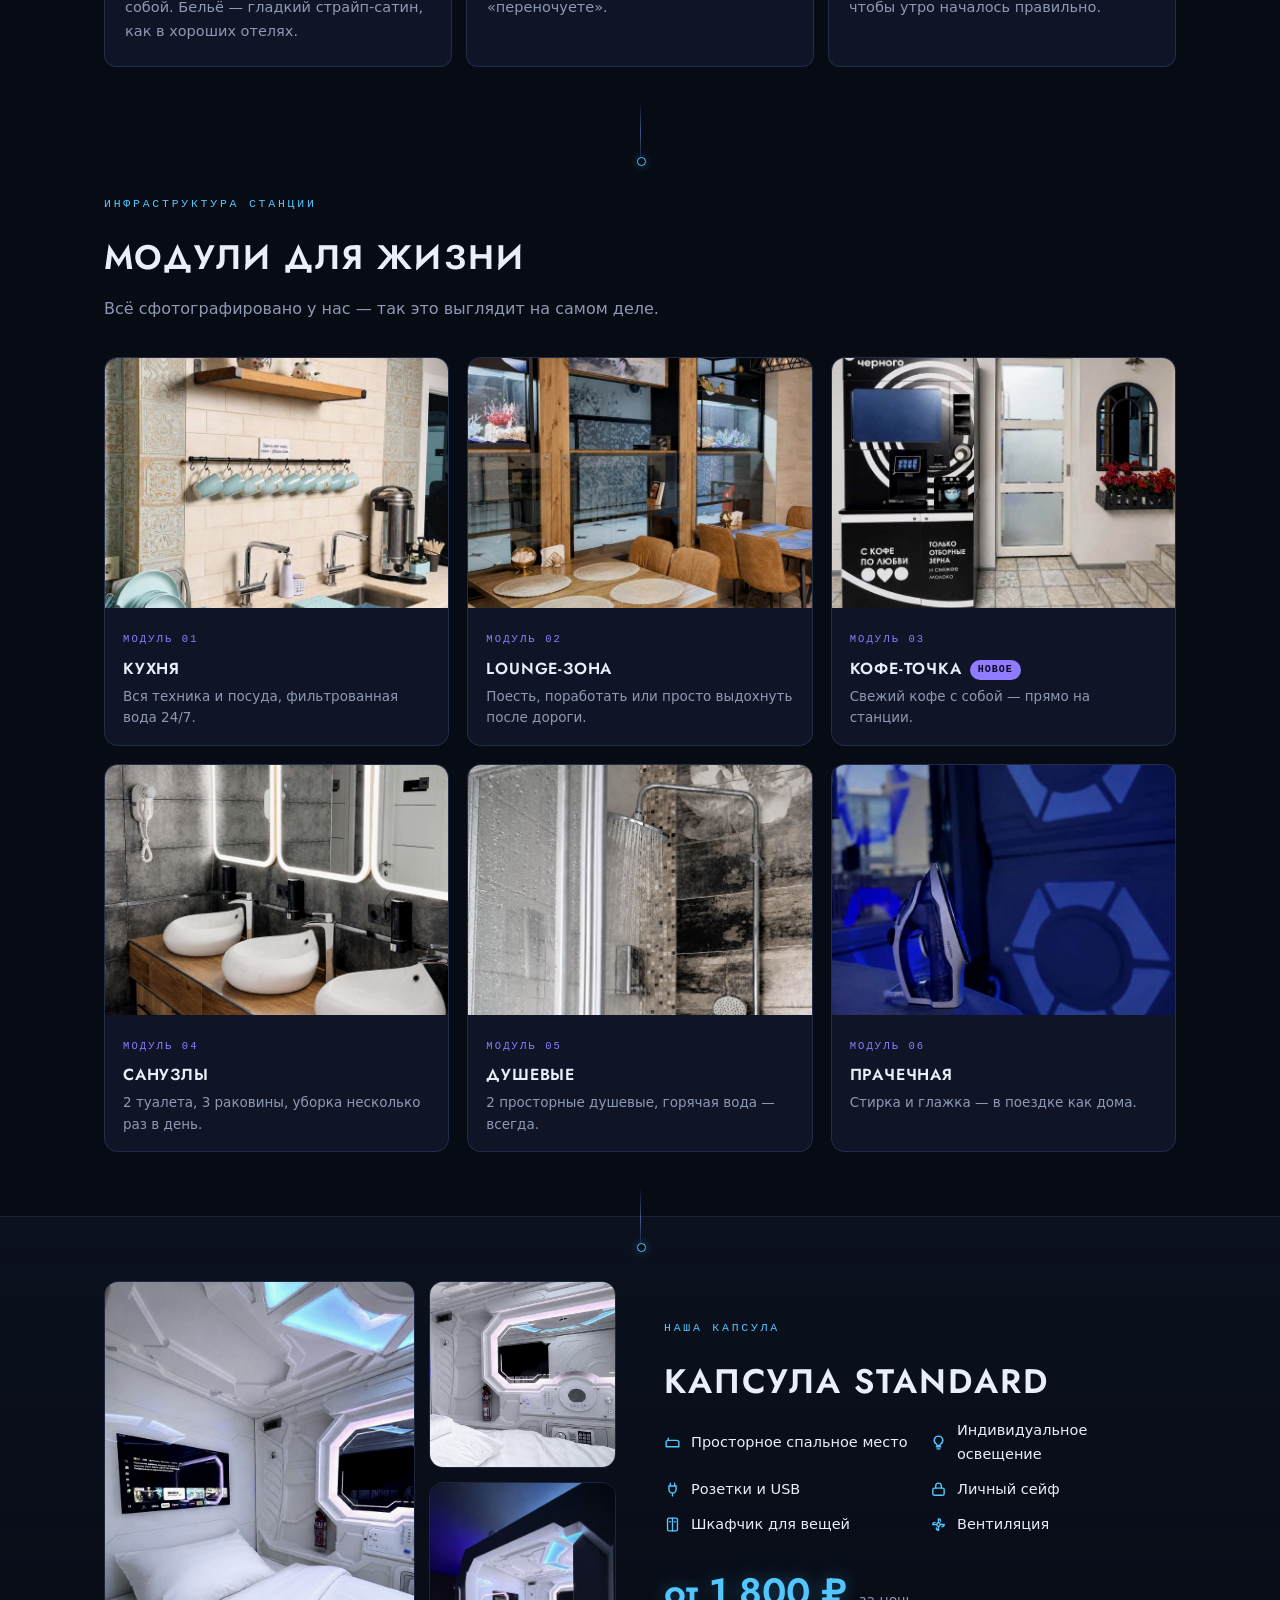
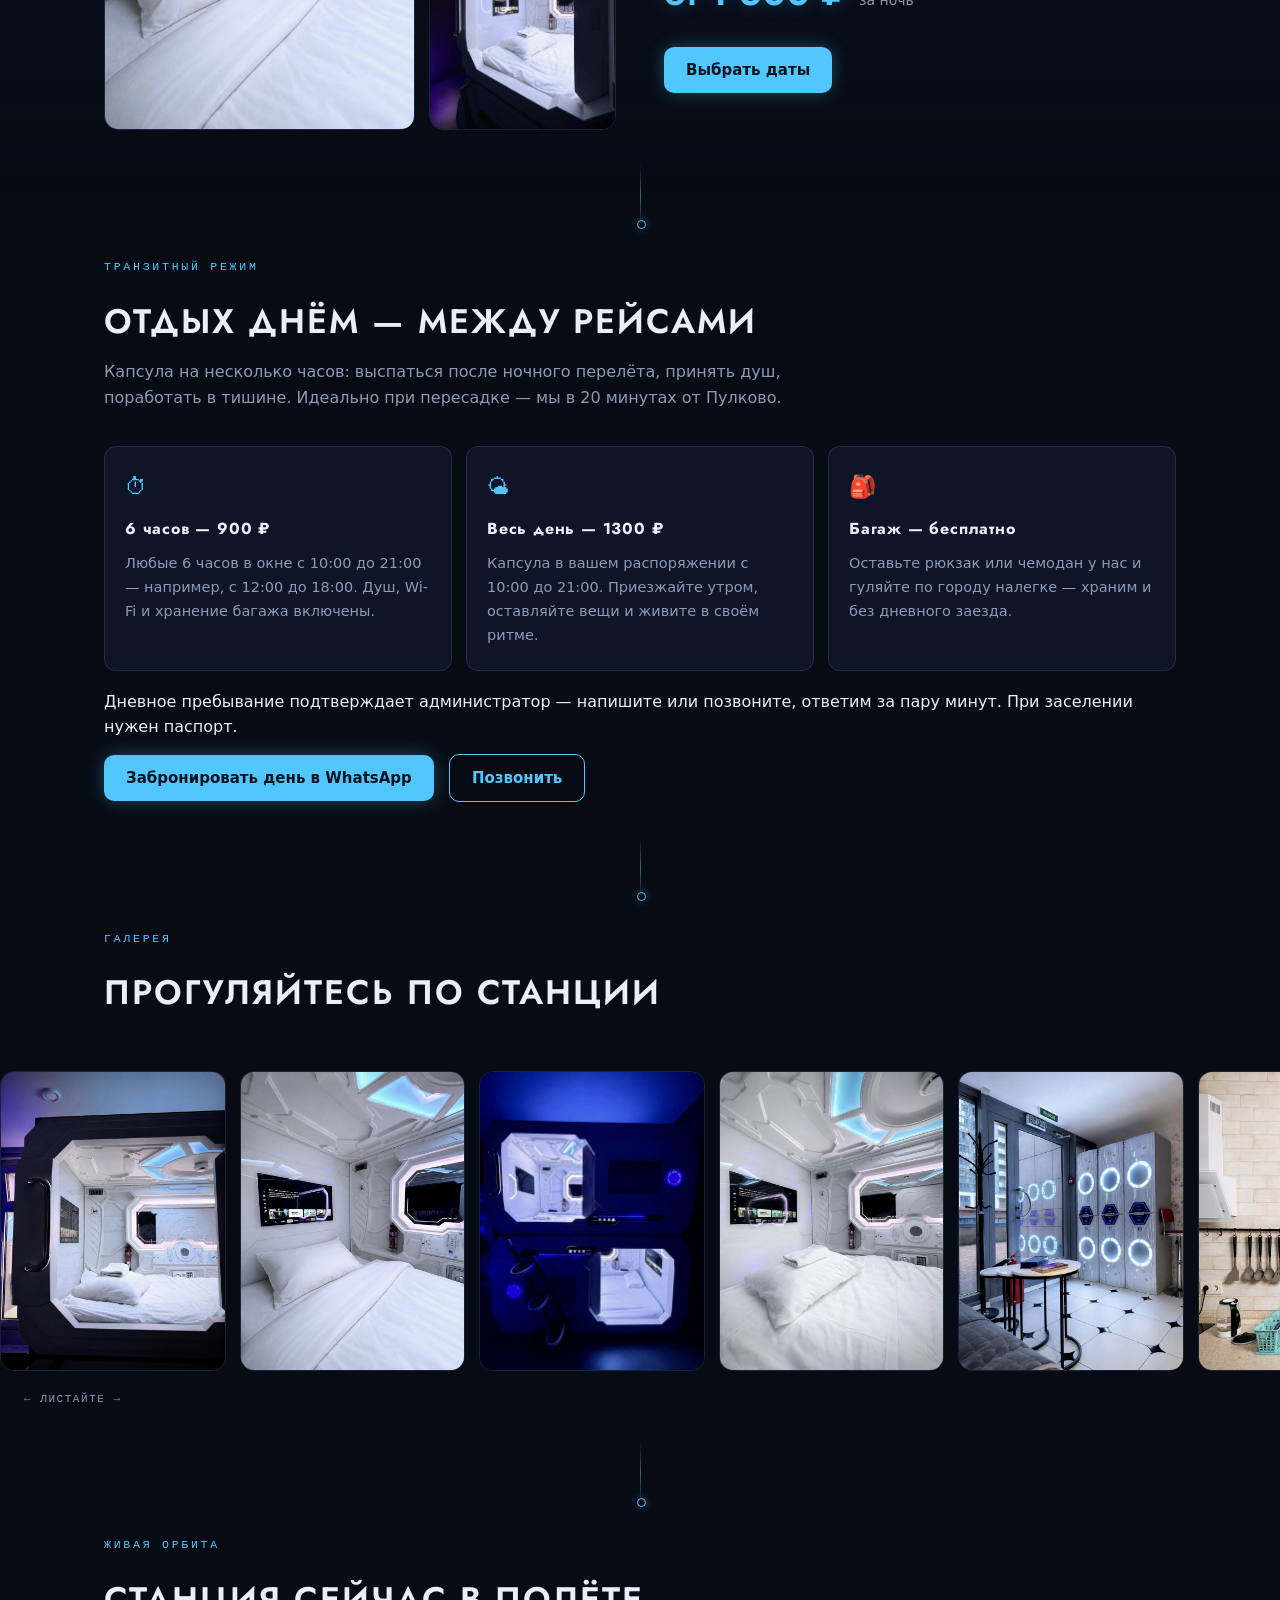
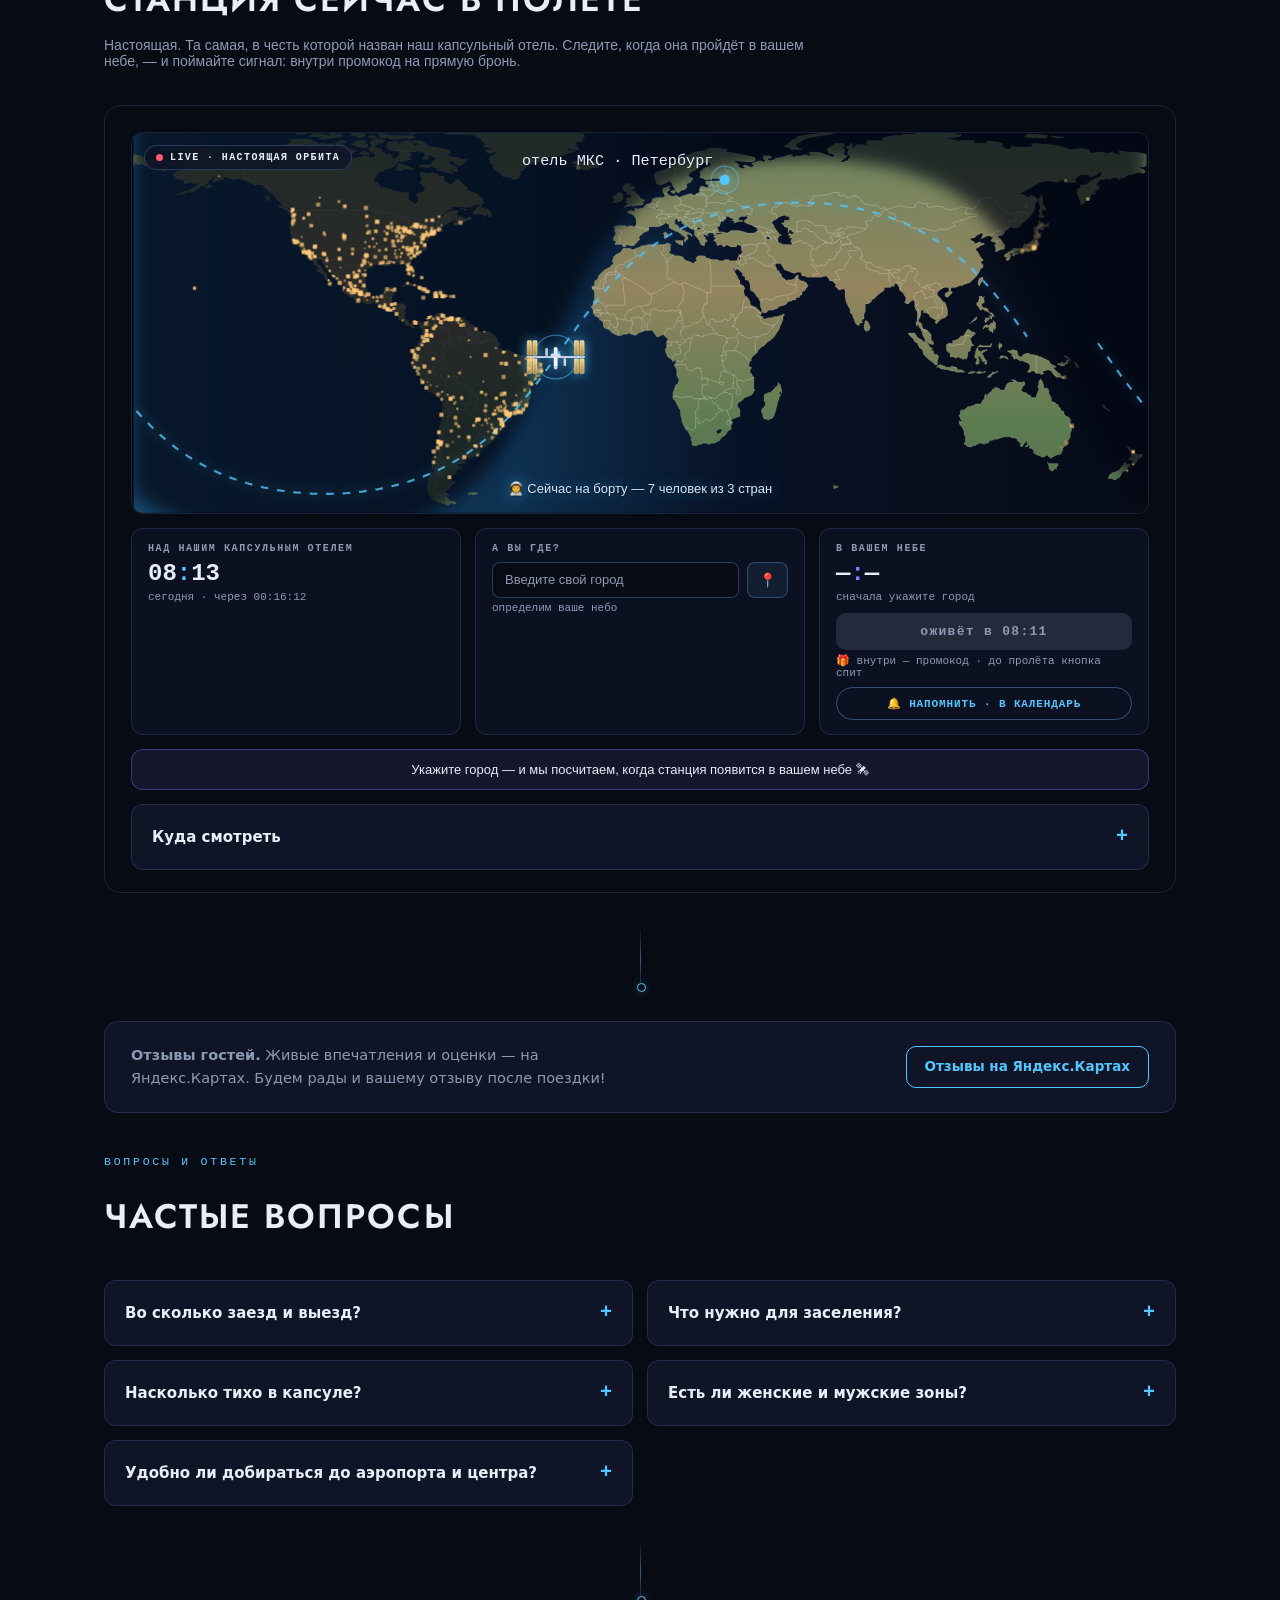
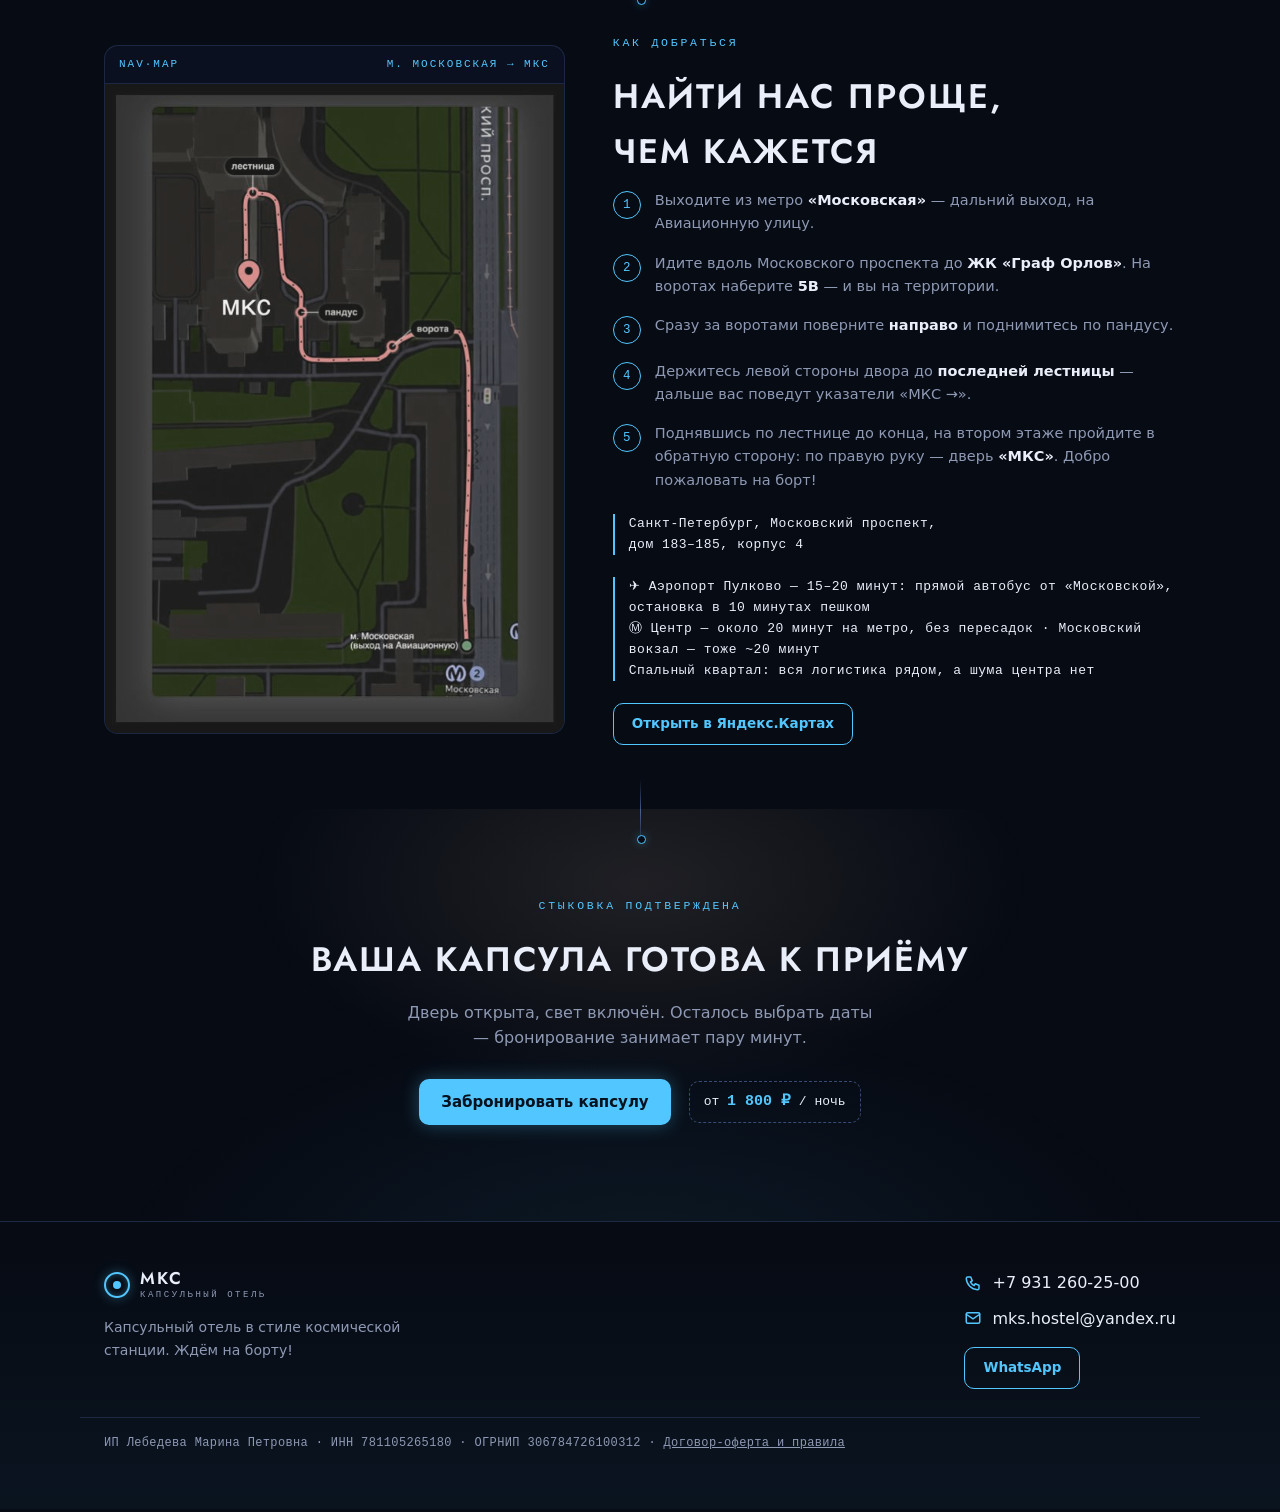
